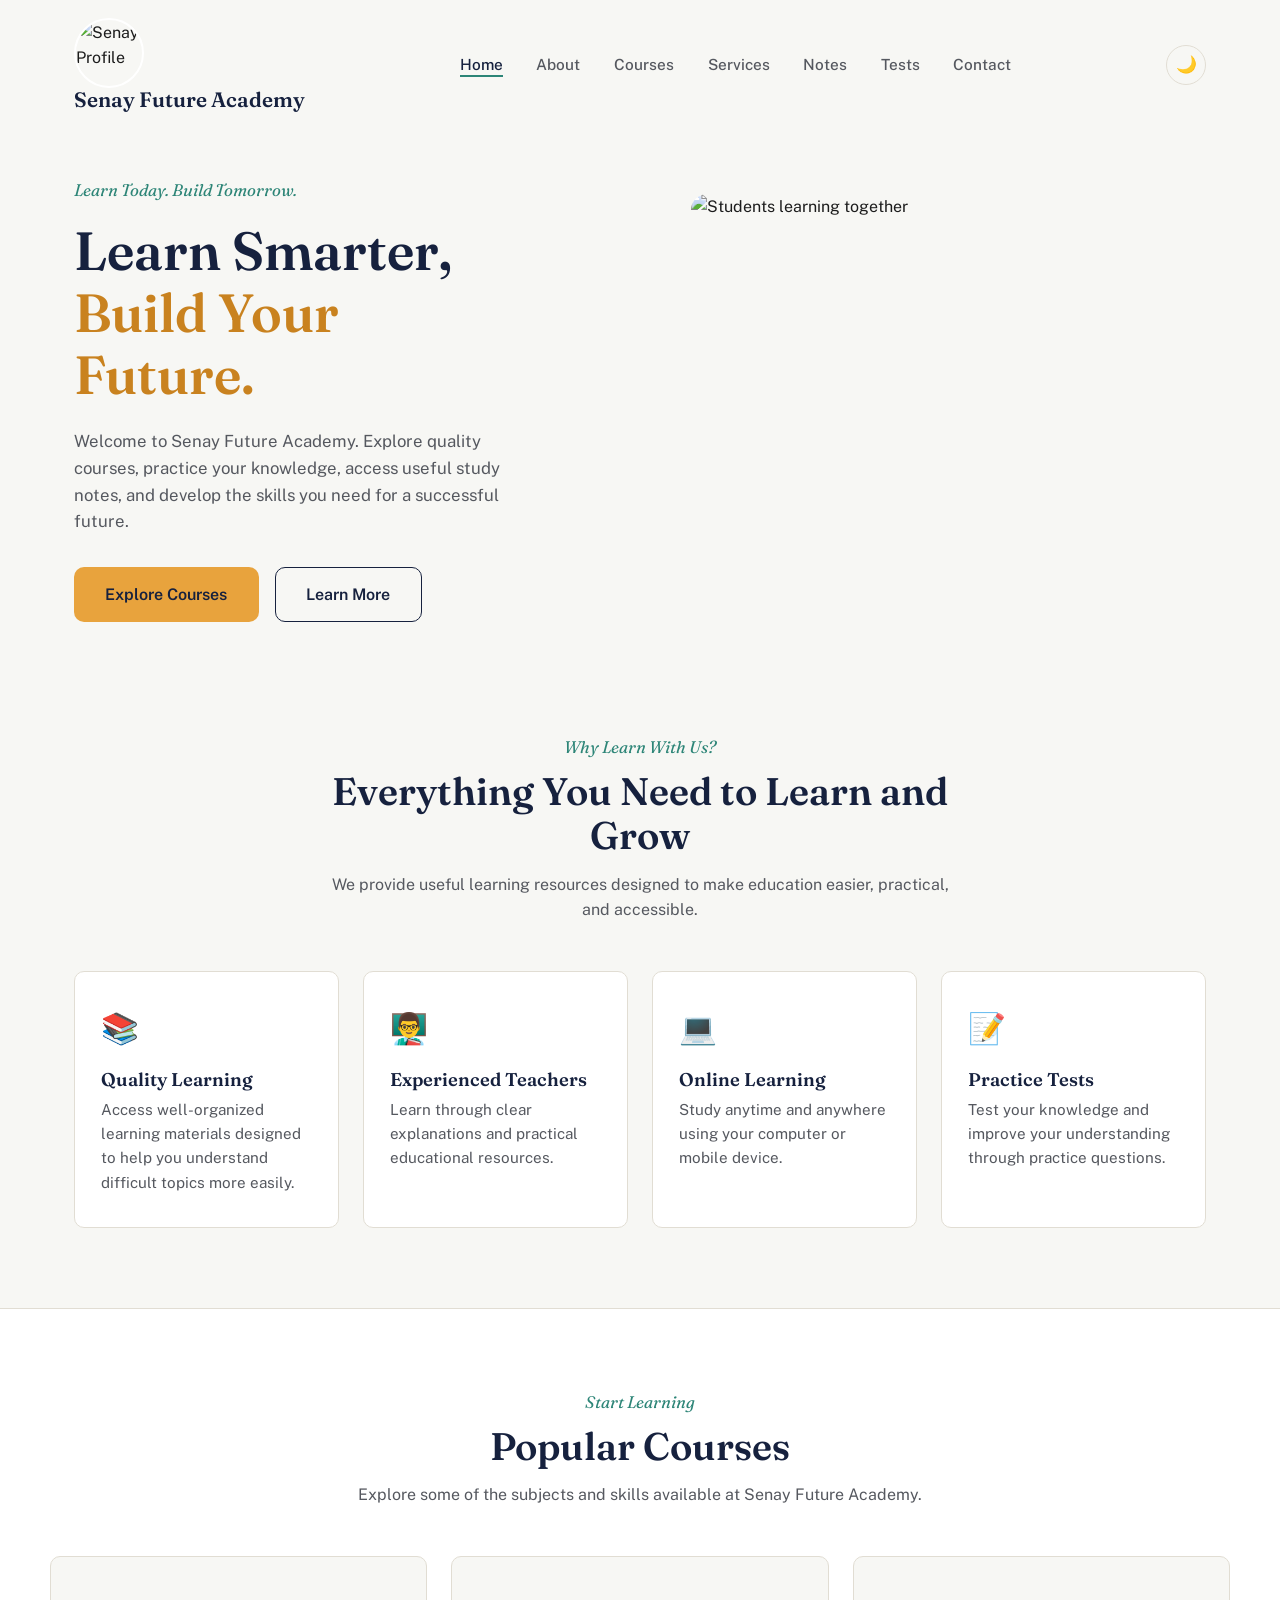
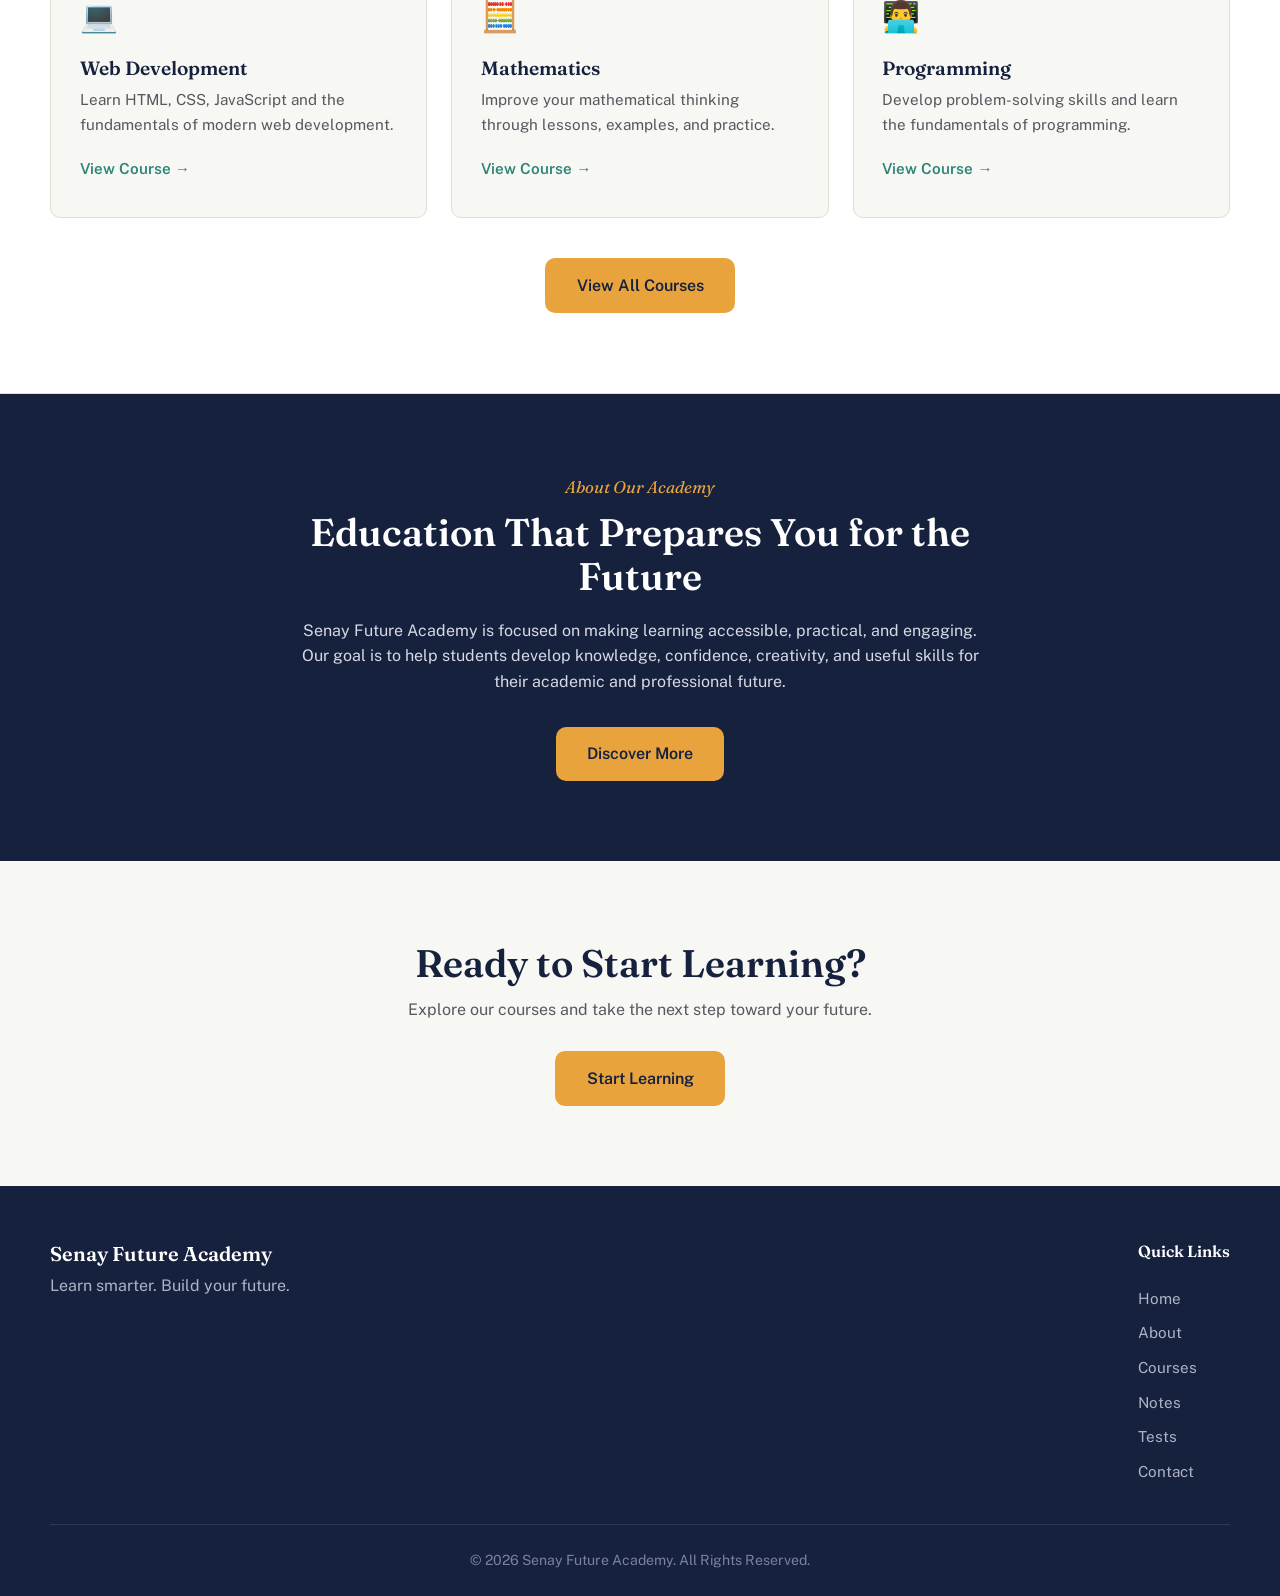
==== index.html @ 38021caa "Add files via upload" ====
<!DOCTYPE html>
<html lang="en">

<head>
    <meta charset="UTF-8">
    <meta name="viewport" content="width=device-width, initial-scale=1.0">

    <title>Senay Future Academy | Learn. Grow. Succeed.</title>

    <meta name="description"
        content="Senay Future Academy provides quality education, online courses, study notes, and practice tests to help students build a successful future.">

    <link rel="stylesheet" href="style.css">
</head>

<body>

    <!-- ================= HEADER ================= -->
   

<header class="header">

    <!-- Logo -->
    <div class="logo">
    
        <img src="images/profile.png" alt="Senay Profile">
        <h2>Senay Future Academy</h2>
    
</div>


    <!-- Hamburger Button -->
    <button
        type="button"
        class="menu-toggle"
        id="menuToggle"
        aria-label="Open navigation menu"
        aria-expanded="false">
        ☰
    </button>


    <!-- Navigation -->
    <nav
        class="navbar"
        id="navbar"
        aria-label="Main Navigation">

        <ul>

            <li>
                <a href="index.html" class="active">
                    Home
                </a>
            </li>

            <li>
                <a href="about.html">
                    About
                </a>
            </li>

            <li>
                <a href="courses.html">
                    Courses
                </a>
            </li>

            <li>
                <a href="services.html">
                    Services
                </a>
            </li>

            <li>
                <a href="Notes.html">
                    Notes
                </a>
            </li>

            <li>
                <a href="Testes.html">
                    Tests
                </a>
            </li>

            <li>
                <a href="contact.html">
                    Contact
                </a>
            </li>

        </ul>
    </nav>


    <!-- Dark Mode -->
    <button
        type="button"
        id="themeToggle"
        aria-label="Toggle dark mode"
        title="Toggle dark mode">
        🌙 
    </button>

</header>



    <!-- ================= HERO SECTION ================= -->
    <main>

        <section class="hero">

            <div class="hero-text">

                <span class="hero-tag">
                    Learn Today. Build Tomorrow.
                </span>

                <h1>
                    Learn Smarter,
                    <span>Build Your Future.</span>
                </h1>

                <p>
                    Welcome to Senay Future Academy. Explore quality
                    courses, practice your knowledge, access useful
                    study notes, and develop the skills you need
                    for a successful future.
                </p>

                <div class="hero-buttons">

                    <a href="courses.html" class="btn">
                        Explore Courses
                    </a>

                    <a href="about.html" class="btn secondary-btn">
                        Learn More
                    </a>

                </div>

            </div>


            <div class="hero-image">

                <img src="images/home.jpg"
                     alt="Students learning together">

            </div>

        </section>


        <!-- ================= FEATURES ================= -->
        <section class="features">

            <div class="section-heading">

                <span>Why Learn With Us?</span>

                <h2>
                    Everything You Need to Learn and Grow
                </h2>

                <p>
                    We provide useful learning resources designed
                    to make education easier, practical, and accessible.
                </p>

            </div>


            <div class="feature-container">

                <div class="feature-box">

                    <div class="feature-icon">
                        📚
                    </div>

                    <h3>Quality Learning</h3>

                    <p>
                        Access well-organized learning materials
                        designed to help you understand difficult
                        topics more easily.
                    </p>

                </div>


                <div class="feature-box">

                    <div class="feature-icon">
                        👨‍🏫
                    </div>

                    <h3>Experienced Teachers</h3>

                    <p>
                        Learn through clear explanations and
                        practical educational resources.
                    </p>

                </div>


                <div class="feature-box">

                    <div class="feature-icon">
                        💻
                    </div>

                    <h3>Online Learning</h3>

                    <p>
                        Study anytime and anywhere using your
                        computer or mobile device.
                    </p>

                </div>


                <div class="feature-box">

                    <div class="feature-icon">
                        📝
                    </div>

                    <h3>Practice Tests</h3>

                    <p>
                        Test your knowledge and improve your
                        understanding through practice questions.
                    </p>

                </div>

            </div>

        </section>


        <!-- ================= FEATURED COURSES ================= -->
        <section class="featured-courses">

            <div class="section-heading">

                <span>Start Learning</span>

                <h2>Popular Courses</h2>

                <p>
                    Explore some of the subjects and skills
                    available at Senay Future Academy.
                </p>

            </div>


            <div class="course-container">

                <article class="course-card">

                    <div class="course-icon">
                        💻
                    </div>

                    <h3>Web Development</h3>

                    <p>
                        Learn HTML, CSS, JavaScript and the
                        fundamentals of modern web development.
                    </p>

                    <a href="courses.html">
                        View Course →
                    </a>

                </article>


                <article class="course-card">

                    <div class="course-icon">
                        🧮
                    </div>

                    <h3>Mathematics</h3>

                    <p>
                        Improve your mathematical thinking
                        through lessons, examples, and practice.
                    </p>

                    <a href="courses.html">
                        View Course →
                    </a>

                </article>


                <article class="course-card">

                    <div class="course-icon">
                        👨‍💻
                    </div>

                    <h3>Programming</h3>

                    <p>
                        Develop problem-solving skills and learn
                        the fundamentals of programming.
                    </p>

                    <a href="courses.html">
                        View Course →
                    </a>

                </article>

            </div>


            <div class="center-button">

                <a href="courses.html" class="btn">
                    View All Courses
                </a>

            </div>

        </section>


        <!-- ================= ABOUT PREVIEW ================= -->
        <section class="about-preview">

            <div class="about-content">

                <span>About Our Academy</span>

                <h2>
                    Education That Prepares You for the Future
                </h2>

                <p>
                    Senay Future Academy is focused on making
                    learning accessible, practical, and engaging.
                    Our goal is to help students develop knowledge,
                    confidence, creativity, and useful skills for
                    their academic and professional future.
                </p>

                <a href="about.html" class="btn">
                    Discover More
                </a>

            </div>

        </section>


        <!-- ================= CALL TO ACTION ================= -->
        <section class="cta">

            <h2>
                Ready to Start Learning?
            </h2>

            <p>
                Explore our courses and take the next step
                toward your future.
            </p>

            <a href="courses.html" class="btn">
                Start Learning
            </a>

        </section>

    </main>


    <!-- ================= FOOTER ================= -->
    <footer class="footer">

        <div class="footer-content">

            <div class="footer-brand">

                <h2>Senay Future Academy</h2>

                <p>
                    Learn smarter. Build your future.
                </p>

            </div>


            <div class="footer-links">

                <h3>Quick Links</h3>

                <a href="index.html">Home</a>
                <a href="about.html">About</a>
                <a href="courses.html">Courses</a>
                <a href="Notes.html">Notes</a>
                <a href="testes.html">Tests</a>
                <a href="contact.html">Contact</a>

            </div>

        </div>


        <div class="footer-bottom">

            <p>
                &copy; 2026 Senay Future Academy.
                All Rights Reserved.
            </p>

        </div>

    </footer>


    <!-- JavaScript -->
    <script src="script.js"></script>

</body>

</html>
---- style.css ----
/* =====================================================
   SENAY FUTURE ACADEMY — STYLESHEET
   Palette:  navy #16213E · amber #E8A33D · teal #2D8577
   Type:     "Fraunces" (headings) + "Public Sans" (body/UI)
   ===================================================== */

@import url('https://fonts.googleapis.com/css2?family=Fraunces:opsz,wght@9..144,400;9..144,500;9..144,600;9..144,700&family=Public+Sans:wght@400;500;600;700&display=swap');

:root {
    /* Colors */
    --navy: #16213e;
    --navy-soft: #2a3a63;
    --amber: #e8a33d;
    --amber-dark: #c9821f;
    --teal: #2d8577;
    --paper: #f7f7f4;
    --white: #ffffff;
    --ink: #1c1c1c;
    --ink-soft: #55585f;
    --line: #e1ddd3;

    /* Type */
    --font-display: "Fraunces", Georgia, serif;
    --font-body: "Public Sans", -apple-system, BlinkMacSystemFont, sans-serif;

    /* Layout */
    --max-width: 1180px;
    --radius: 10px;
    --gap: 1.5rem;

    /* Motion */
    --ease: cubic-bezier(0.4, 0, 0.2, 1);
}

/* -------------------- Dark mode palette -------------------- */
body.dark-mode {
    --paper: #12141c;
    --white: #1a1d29;
    --ink: #f1f0ec;
    --ink-soft: #b7b8bf;
    --line: #2c2f3d;
    --navy: #e8e9f0;
    --navy-soft: #c7c9d8;
}

/* -------------------- Reset -------------------- */
* {
    margin: 0;
    padding: 0;
    box-sizing: border-box;
}

html {
    scroll-behavior: smooth;
}

body {
    font-family: var(--font-body);
    color: var(--ink);
    background: var(--paper);
    line-height: 1.6;
    transition: background 0.3s var(--ease), color 0.3s var(--ease);
    overflow-x: hidden;
}

img {
    max-width: 100%;
    display: block;
}

a {
    text-decoration: none;
    color: inherit;
}

ul {
    list-style: none;
}

h1, h2, h3 {
    font-family: var(--font-display);
    color: var(--navy);
    line-height: 1.15;
    font-weight: 600;
}

p {
    color: var(--ink-soft);
}

.container-width {
    max-width: var(--max-width);
    margin: 0 auto;
    padding: 0 1.5rem;
}

/* Respect reduced motion */
@media (prefers-reduced-motion: reduce) {
    *, *::before, *::after {
        animation-duration: 0.01ms !important;
        animation-iteration-count: 1 !important;
        transition-duration: 0.01ms !important;
        scroll-behavior: auto !important;
    }
}

/* Visible keyboard focus everywhere */
a:focus-visible,
button:focus-visible {
    outline: 2px solid var(--teal);
    outline-offset: 3px;
    border-radius: 4px;
}

/* -------------------- Buttons -------------------- */
.btn {
    display: inline-block;
    padding: 0.85rem 1.9rem;
    background: blue;
    color: var(--navy);
    font-weight: 600;
    border-radius: var(--radius);
    border: 1px solid transparent;
    transition: transform 0.2s var(--ease), background 0.2s var(--ease);
}

.btn:hover {
    background: var(--amber-dark);
    transform: translateY(-2px);
}

.secondary-btn {
    background: transparent;
    color: var(--navy);
    border: 1px solid var(--navy);
}

body.dark-mode .secondary-btn {
    color: var(--ink);
    border-color: var(--ink-soft);
}

.secondary-btn:hover {
    background: var(--navy);
    color: var(--white);
}

.center-button {
    text-align: center;
    margin-top: 2.5rem;
}

/* =====================================================
   HEADER
   ===================================================== */
.header {
    display: flex;
    align-items: center;
    justify-content: space-between;
    max-width: var(--max-width);
    margin: 0 auto;
    padding: 1.1rem 1.5rem;
    position: relative;
    z-index: 100;
}

.logo a h2 {
    font-size: 1.35rem;
    letter-spacing: -0.01em;
}

.navbar ul {
    display: flex;
    gap: 2.1rem;
}

.navbar a {
    font-weight: 500;
    font-size: 0.96rem;
    color: var(--ink-soft);
    position: relative;
    padding-bottom: 4px;
}

.navbar a::after {
    content: "";
    position: absolute;
    left: 0;
    bottom: 0;
    width: 0;
    height: 2px;
    background: var(--teal);
    transition: width 0.25s var(--ease);
}

.navbar a:hover,
.navbar a.active {
    color: var(--navy);
}

body.dark-mode .navbar a.active,
body.dark-mode .navbar a:hover {
    color: var(--ink);
}

.navbar a:hover::after,
.navbar a.active::after {
    width: 100%;
}

.menu-toggle {
    display: none;
    background: none;
    border: none;
    font-size: 1.6rem;
    color: var(--navy);
    cursor: pointer;
}

#themeToggle {
    background: none;
    border: 1px solid var(--line);
    border-radius: 50%;
    width: 40px;
    height: 40px;
    font-size: 1.05rem;
    cursor: pointer;
    transition: transform 0.3s var(--ease), background 0.2s var(--ease);
}

#themeToggle:hover {
    transform: rotate(20deg);
    background: var(--white);
}

/* -------------------- Mobile nav -------------------- */
@media (max-width: 860px) {
    .menu-toggle {
        display: block;
        order: 3;
    }

    .navbar {
        position: absolute;
        top: 100%;
        left: 0;
        right: 0;
        background: var(--white);
        border-bottom: 1px solid var(--line);
        max-height: 0;
        overflow: hidden;
        transition: max-height 0.35s var(--ease);
    }

    .navbar.open {
        max-height: 420px;
    }

    .navbar ul {
        flex-direction: column;
        gap: 0;
        padding: 0.5rem 1.5rem 1.5rem;
    }

    .navbar li {
        border-top: 1px solid var(--line);
    }

    .navbar a {
        display: block;
        padding: 0.9rem 0;
    }

    .navbar a::after {
        display: none;
    }
}

/* =====================================================
   HERO
   ===================================================== */
.hero {
    max-width: var(--max-width);
    margin: 0 auto;
    padding: 3rem 1.5rem 5rem;
    display: grid;
    grid-template-columns: 1.05fr 0.95fr;
    gap: 3rem;
    align-items: center;
}

.hero-tag {
    display: inline-block;
    font-family: var(--font-display);
    font-style: italic;
    color: var(--teal);
    font-size: 1.05rem;
    margin-bottom: 1rem;
}

.hero-text h1 {
    font-size: clamp(2.4rem, 4.2vw, 3.4rem);
    max-width: 12ch;
}

.hero-text h1 span {
    color: var(--amber-dark);
}

body.dark-mode .hero-text h1 span {
    color: var(--amber);
}

.hero-text p {
    margin: 1.4rem 0 2rem;
    max-width: 46ch;
    font-size: 1.05rem;
}

.hero-buttons {
    display: flex;
    gap: 1rem;
    flex-wrap: wrap;
}

.hero-image img {
    border-radius: 16px;
    aspect-ratio: 4 / 3.2;
    object-fit: cover;
}

@media (max-width: 860px) {
    .hero {
        grid-template-columns: 1fr;
        padding-top: 1.5rem;
        text-align: left;
    }

    .hero-image {
        order: -1;
    }
}

/* =====================================================
   SECTION HEADING (shared)
   ===================================================== */
.section-heading {
    max-width: 620px;
    margin: 0 auto 3rem;
    text-align: center;
}

.section-heading span {
    font-family: var(--font-display);
    font-style: italic;
    color: var(--teal);
    font-size: 1.05rem;
}

.section-heading h2 {
    font-size: clamp(1.9rem, 3vw, 2.4rem);
    margin: 0.5rem 0 0.9rem;
}

/* =====================================================
   FEATURES
   ===================================================== */
.features {
    max-width: var(--max-width);
    margin: 0 auto;
    padding: 2rem 1.5rem 5rem;
}

.feature-container {
    display: grid;
    grid-template-columns: repeat(4, 1fr);
    gap: var(--gap);
}

.feature-box {
    background: var(--white);
    border: 1px solid var(--line);
    border-radius: var(--radius);
    padding: 2rem 1.6rem;
    transition: border-color 0.25s var(--ease), transform 0.25s var(--ease);
}

.feature-box:hover {
    border-color: var(--teal);
    transform: translateY(-4px);
}

.feature-icon {
    font-size: 1.9rem;
    margin-bottom: 1rem;
}

.feature-box h3 {
    font-size: 1.15rem;
    margin-bottom: 0.5rem;
}

.feature-box p {
    font-size: 0.95rem;
}

@media (max-width: 860px) {
    .feature-container {
        grid-template-columns: 1fr 1fr;
    }
}

@media (max-width: 560px) {
    .feature-container {
        grid-template-columns: 1fr;
    }
}

/* =====================================================
   FEATURED COURSES
   ===================================================== */
.featured-courses {
    background: var(--white);
    padding: 5rem 1.5rem;
    border-top: 1px solid var(--line);
    border-bottom: 1px solid var(--line);
}

.course-container {
    max-width: var(--max-width);
    margin: 0 auto;
    display: grid;
    grid-template-columns: repeat(3, 1fr);
    gap: var(--gap);
}

.course-card {
    background: var(--paper);
    border: 1px solid var(--line);
    border-radius: var(--radius);
    padding: 2.2rem 1.8rem;
}

.course-icon {
    font-size: 1.9rem;
    margin-bottom: 1rem;
}

.course-card h3 {
    font-size: 1.2rem;
    margin-bottom: 0.6rem;
}

.course-card p {
    font-size: 0.95rem;
    margin-bottom: 1.2rem;
}

.course-card > a {
    color: var(--teal);
    font-weight: 600;
    font-size: 0.95rem;
}

.course-card > a:hover {
    text-decoration: underline;
}

@media (max-width: 860px) {
    .course-container {
        grid-template-columns: 1fr;
    }
}

/* =====================================================
   ABOUT PREVIEW
   ===================================================== */



   

/* =====================================================
   CTA
   ===================================================== */
.cta {
    max-width: var(--max-width);
    margin: 0 auto;
    padding: 5rem 1.5rem;
    text-align: center;
}

.cta h2 {
    font-size: clamp(1.9rem, 3vw, 2.4rem);
    margin-bottom: 0.7rem;
}

.cta p {
    margin-bottom: 1.8rem;
}

/* =====================================================
   FOOTER
   ===================================================== */
.footer {
    background: var(--navy);
    padding: 3.5rem 1.5rem 1.5rem;
}

.footer-content {
    max-width: var(--max-width);
    margin: 0 auto;
    display: flex;
    justify-content: space-between;
    flex-wrap: wrap;
    gap: 2.5rem;
    padding-bottom: 2.5rem;
    border-bottom: 1px solid #2c3760;
}

.footer-brand h2 {
    color: var(--white);
    font-size: 1.25rem;
    margin-bottom: 0.5rem;
}

.footer-brand p {
    color: #aeb3c6;
}

.footer-links h3 {
    color: var(--white);
    font-size: 1rem;
    margin-bottom: 1rem;
}

.footer-links {
    display: flex;
    flex-direction: column;
    gap: 0.65rem;
}

.footer-links a {
    color: #aeb3c6;
    font-size: 0.95rem;
}

.footer-links a:hover {
    color: var(--amber);
}

.footer-bottom {
    max-width: var(--max-width);
    margin: 0 auto;
    padding-top: 1.5rem;
    text-align: center;
}

.footer-bottom p {
    color: #7c82a0;
    font-size: 0.88rem;
}

/* =====================================================
   ENTRANCE ANIMATION (one orchestrated hero moment)
   ===================================================== */
.hero-text > * {
    opacity: 0;
    transform: translateY(14px);
    animation: rise 0.7s var(--ease) forwards;
}

.hero-tag { animation-delay: 0.05s; }
.hero-text h1 { animation-delay: 0.15s; }
.hero-text p { animation-delay: 0.25s; }
.hero-buttons { animation-delay: 0.35s; }

.hero-image {
    opacity: 0;
    animation: rise 0.8s var(--ease) 0.2s forwards;
}

@keyframes rise {
    to {
        opacity: 1;
        transform: translateY(0);
    }
}

/* Scroll-reveal for sections below the fold (class added by script.js) */
.reveal {
    opacity: 0;
    transform: translateY(18px);
    transition: opacity 0.6s var(--ease), transform 0.6s var(--ease);
}

.reveal.is-visible {
    opacity: 1;
    transform: translateY(0);
}
/* =====================================================
   SENAY FUTURE ACADEMY — STYLESHEET
   Palette:  navy #16213E · amber #E8A33D · teal #2D8577
   Type:     "Fraunces" (headings) + "Public Sans" (body/UI)
   ===================================================== */

@import url('https://fonts.googleapis.com/css2?family=Fraunces:opsz,wght@9..144,400;9..144,500;9..144,600;9..144,700&family=Public+Sans:wght@400;500;600;700&display=swap');

:root {
    /* Colors */
    --navy: #16213e;
    --navy-soft: #2a3a63;
    --amber: #e8a33d;
    --amber-dark: #c9821f;
    --teal: #2d8577;
    --paper: #f7f7f4;
    --white: #ffffff;
    --ink: #1c1c1c;
    --ink-soft: #55585f;
    --line: #e1ddd3;

    /* Type */
    --font-display: "Fraunces", Georgia, serif;
    --font-body: "Public Sans", -apple-system, BlinkMacSystemFont, sans-serif;

    /* Layout */
    --max-width: 1180px;
    --radius: 10px;
    --gap: 1.5rem;

    /* Motion */
    --ease: cubic-bezier(0.4, 0, 0.2, 1);
}

/* -------------------- Dark mode palette -------------------- */
body.dark-mode {
    --paper: #12141c;
    --white: #1a1d29;
    --ink: #f1f0ec;
    --ink-soft: #b7b8bf;
    --line: #2c2f3d;
    --navy: #e8e9f0;
    --navy-soft: #c7c9d8;
}

/* -------------------- Reset -------------------- */
* {
    margin: 0;
    padding: 0;
    box-sizing: border-box;
}

html {
    scroll-behavior: smooth;
}

body {
    font-family: var(--font-body);
    color: var(--ink);
    background: var(--paper);
    line-height: 1.6;
    transition: background 0.3s var(--ease), color 0.3s var(--ease);
    overflow-x: hidden;
}

img {
    max-width: 100%;
    display: block;
}

a {
    text-decoration: none;
    color: inherit;
}

ul {
    list-style: none;
}

h1, h2, h3 {
    font-family: var(--font-display);
    color: var(--navy);
    line-height: 1.15;
    font-weight: 600;
}

p {
    color: var(--ink-soft);
}

.container-width {
    max-width: var(--max-width);
    margin: 0 auto;
    padding: 0 1.5rem;
}

/* Respect reduced motion */
@media (prefers-reduced-motion: reduce) {
    *, *::before, *::after {
        animation-duration: 0.01ms !important;
        animation-iteration-count: 1 !important;
        transition-duration: 0.01ms !important;
        scroll-behavior: auto !important;
    }
}

/* Visible keyboard focus everywhere */
a:focus-visible,
button:focus-visible {
    outline: 2px solid var(--teal);
    outline-offset: 3px;
    border-radius: 4px;
}

/* -------------------- Buttons -------------------- */
.btn {
    display: inline-block;
    padding: 0.85rem 1.9rem;
    background: var(--amber);
    color: var(--navy);
    font-weight: 600;
    border-radius: var(--radius);
    border: 1px solid transparent;
    transition: transform 0.2s var(--ease), background 0.2s var(--ease);
}

.btn:hover {
    background: var(--amber-dark);
    transform: translateY(-2px);
}

.secondary-btn {
    background: transparent;
    color: var(--navy);
    border: 1px solid var(--navy);
}

body.dark-mode .secondary-btn {
    color: var(--ink);
    border-color: var(--ink-soft);
}

.secondary-btn:hover {
    background: var(--navy);
    color: var(--white);
}

.center-button {
    text-align: center;
    margin-top: 2.5rem;
}

/* =====================================================
   HEADER
   ===================================================== */
.header {
    display: flex;
    align-items: center;
    justify-content: space-between;
    max-width: var(--max-width);
    margin: 0 auto;
    padding: 1.1rem 1.5rem;
    position: relative;
    z-index: 100;
}

.logo a h2 {
    font-size: 1.35rem;
    letter-spacing: -0.01em;
}

.navbar ul {
    display: flex;
    gap: 2.1rem;
}

.navbar a {
    font-weight: 500;
    font-size: 0.96rem;
    color: var(--ink-soft);
    position: relative;
    padding-bottom: 4px;
}

.navbar a::after {
    content: "";
    position: absolute;
    left: 0;
    bottom: 0;
    width: 0;
    height: 2px;
    background: var(--teal);
    transition: width 0.25s var(--ease);
}

.navbar a:hover,
.navbar a.active {
    color: var(--navy);
}

body.dark-mode .navbar a.active,
body.dark-mode .navbar a:hover {
    color: var(--ink);
}

.navbar a:hover::after,
.navbar a.active::after {
    width: 100%;
}

.menu-toggle {
    display: none;
    background: none;
    border: none;
    font-size: 1.6rem;
    color: var(--navy);
    cursor: pointer;
}

#themeToggle {
    background: none;
    border: 1px solid var(--line);
    border-radius: 50%;
    width: 40px;
    height: 40px;
    font-size: 1.05rem;
    cursor: pointer;
    transition: transform 0.3s var(--ease), background 0.2s var(--ease);
}

#themeToggle:hover {
    transform: rotate(20deg);
    background: var(--white);
}

/* -------------------- Mobile nav -------------------- */
@media (max-width: 860px) {
    .menu-toggle {
        display: block;
        order: 3;
    }

    .navbar {
        position: absolute;
        top: 100%;
        left: 0;
        right: 0;
        background: var(--white);
        border-bottom: 1px solid var(--line);
        max-height: 0;
        overflow: hidden;
        transition: max-height 0.35s var(--ease);
    }

    .navbar.open {
        max-height: 420px;
    }

    .navbar ul {
        flex-direction: column;
        gap: 0;
        padding: 0.5rem 1.5rem 1.5rem;
    }

    .navbar li {
        border-top: 1px solid var(--line);
    }

    .navbar a {
        display: block;
        padding: 0.9rem 0;
    }

    .navbar a::after {
        display: none;
    }
}

/* =====================================================
   HERO
   ===================================================== */
.hero {
    max-width: var(--max-width);
    margin: 0 auto;
    padding: 3rem 1.5rem 5rem;
    display: grid;
    grid-template-columns: 1.05fr 0.95fr;
    gap: 3rem;
    align-items: center;
}

.hero-tag {
    display: inline-block;
    font-family: var(--font-display);
    font-style: italic;
    color: var(--teal);
    font-size: 1.05rem;
    margin-bottom: 1rem;
}

.hero-text h1 {
    font-size: clamp(2.4rem, 4.2vw, 3.4rem);
    max-width: 12ch;
}

.hero-text h1 span {
    color: var(--amber-dark);
}

body.dark-mode .hero-text h1 span {
    color: var(--amber);
}

.hero-text p {
    margin: 1.4rem 0 2rem;
    max-width: 46ch;
    font-size: 1.05rem;
}

.hero-buttons {
    display: flex;
    gap: 1rem;
    flex-wrap: wrap;
}

.hero-image img {
    border-radius: 16px;
    aspect-ratio: 4 / 3.2;
    object-fit: cover;
}

@media (max-width: 860px) {
    .hero {
        grid-template-columns: 1fr;
        padding-top: 1.5rem;
        text-align: left;
    }

    .hero-image {
        order: -1;
    }
}

/* =====================================================
   SECTION HEADING (shared)
   ===================================================== */
.section-heading {
    max-width: 620px;
    margin: 0 auto 3rem;
    text-align: center;
}

.section-heading span {
    font-family: var(--font-display);
    font-style: italic;
    color: var(--teal);
    font-size: 1.05rem;
}

.section-heading h2 {
    font-size: clamp(1.9rem, 3vw, 2.4rem);
    margin: 0.5rem 0 0.9rem;
}

/* =====================================================
   FEATURES
   ===================================================== */
.features {
    max-width: var(--max-width);
    margin: 0 auto;
    padding: 2rem 1.5rem 5rem;
}

.feature-container {
    display: grid;
    grid-template-columns: repeat(4, 1fr);
    gap: var(--gap);
}

.feature-box {
    background: var(--white);
    border: 1px solid var(--line);
    border-radius: var(--radius);
    padding: 2rem 1.6rem;
    transition: border-color 0.25s var(--ease), transform 0.25s var(--ease);
}

.feature-box:hover {
    border-color: var(--teal);
    transform: translateY(-4px);
}

.feature-icon {
    font-size: 1.9rem;
    margin-bottom: 1rem;
}

.feature-box h3 {
    font-size: 1.15rem;
    margin-bottom: 0.5rem;
}

.feature-box p {
    font-size: 0.95rem;
}

@media (max-width: 860px) {
    .feature-container {
        grid-template-columns: 1fr 1fr;
    }
}

@media (max-width: 560px) {
    .feature-container {
        grid-template-columns: 1fr;
    }
}

/* =====================================================
   FEATURED COURSES
   ===================================================== */
.featured-courses {
    background: var(--white);
    padding: 5rem 1.5rem;
    border-top: 1px solid var(--line);
    border-bottom: 1px solid var(--line);
}

.course-container {
    max-width: var(--max-width);
    margin: 0 auto;
    display: grid;
    grid-template-columns: repeat(3, 1fr);
    gap: var(--gap);
}

.course-card {
    background: var(--paper);
    border: 1px solid var(--line);
    border-radius: var(--radius);
    padding: 2.2rem 1.8rem;
}

.course-icon {
    font-size: 1.9rem;
    margin-bottom: 1rem;
}

.course-card h3 {
    font-size: 1.2rem;
    margin-bottom: 0.6rem;
}

.course-card p {
    font-size: 0.95rem;
    margin-bottom: 1.2rem;
}

.course-card > a {
    color: var(--teal);
    font-weight: 600;
    font-size: 0.95rem;
}

.course-card > a:hover {
    text-decoration: underline;
}

@media (max-width: 860px) {
    .course-container {
        grid-template-columns: 1fr;
    }
}

/* =====================================================
   ABOUT PREVIEW
   ===================================================== */
.about-preview {
    background: var(--navy);
    padding: 5rem 1.5rem;
}

.about-content {
    max-width: 680px;
    margin: 0 auto;
    text-align: center;
}

.about-content span {
    font-family: var(--font-display);
    font-style: italic;
    color: var(--amber);
    font-size: 1.05rem;
}

.about-content h2 {
    color: var(--white);
    font-size: clamp(1.9rem, 3vw, 2.4rem);
    margin: 0.6rem 0 1.2rem;
}

.about-content p {
    color: #d7dae5;
    margin-bottom: 2rem;
}

/* =====================================================
   CTA
   ===================================================== */
.cta {
    max-width: var(--max-width);
    margin: 0 auto;
    padding: 5rem 1.5rem;
    text-align: center;
}

.cta h2 {
    font-size: clamp(1.9rem, 3vw, 2.4rem);
    margin-bottom: 0.7rem;
}

.cta p {
    margin-bottom: 1.8rem;
}

/* =====================================================
   FOOTER
   ===================================================== */
.footer {
    background: var(--navy);
    padding: 3.5rem 1.5rem 1.5rem;
}

.footer-content {
    max-width: var(--max-width);
    margin: 0 auto;
    display: flex;
    justify-content: space-between;
    flex-wrap: wrap;
    gap: 2.5rem;
    padding-bottom: 2.5rem;
    border-bottom: 1px solid #2c3760;
}

.footer-brand h2 {
    color: var(--white);
    font-size: 1.25rem;
    margin-bottom: 0.5rem;
}

.footer-brand p {
    color: #aeb3c6;
}

.footer-links h3 {
    color: var(--white);
    font-size: 1rem;
    margin-bottom: 1rem;
}

.footer-links {
    display: flex;
    flex-direction: column;
    gap: 0.65rem;
}

.footer-links a {
    color: #aeb3c6;
    font-size: 0.95rem;
}

.footer-links a:hover {
    color: var(--amber);
}

.footer-bottom {
    max-width: var(--max-width);
    margin: 0 auto;
    padding-top: 1.5rem;
    text-align: center;
}

.footer-bottom p {
    color: #7c82a0;
    font-size: 0.88rem;
}

/* =====================================================
   ABOUT — HERO
   ===================================================== */
.about-hero {
    max-width: var(--max-width);
    margin: 0 auto;
    padding: 4rem 1.5rem 2rem;
    text-align: center;
}

.about-hero-content {
    max-width: 640px;
    margin: 0 auto;
}

.about-hero-content h1 {
    font-size: clamp(2.2rem, 4vw, 3rem);
    margin: 0.9rem 0 1.1rem;
}

.about-hero-content h1 span {
    display: block;
    color: var(--amber-dark);
}

body.dark-mode .about-hero-content h1 span {
    color: var(--amber);
}

/* =====================================================
   ABOUT — WHO WE ARE
   ===================================================== */
.about-main {
    max-width: var(--max-width);
    margin: 0 auto;
    padding: 3rem 1.5rem 5rem;
    display: grid;
    grid-template-columns: 0.9fr 1.1fr;
    gap: 3.5rem;
    align-items: center;
}

.about-image-wrapper img {
    border-radius: 16px;
    aspect-ratio: 4 / 4.4;
    object-fit: cover;
}

.about-label {
    font-family: var(--font-display);
    font-style: italic;
    color: var(--teal);
    font-size: 1.05rem;
}

.about-text h2 {
    font-size: clamp(1.9rem, 3vw, 2.3rem);
    margin: 0.6rem 0 1.2rem;
}

.about-text h2 span {
    color: var(--amber-dark);
}

body.dark-mode .about-text h2 span {
    color: var(--amber);
}

.about-text > p {
    margin-bottom: 1rem;
    max-width: 56ch;
}

.about-highlights {
    display: grid;
    grid-template-columns: 1fr 1fr;
    gap: 1.5rem;
    margin-top: 2rem;
}

.about-highlight {
    display: flex;
    gap: 1rem;
    align-items: flex-start;
}

.highlight-icon {
    font-size: 1.5rem;
    line-height: 1;
    flex-shrink: 0;
}

.about-highlight h3 {
    font-size: 1.05rem;
    margin-bottom: 0.3rem;
}

.about-highlight p {
    font-size: 0.92rem;
}

@media (max-width: 860px) {
    .about-main {
        grid-template-columns: 1fr;
    }

    .about-highlights {
        grid-template-columns: 1fr;
    }
}

/* =====================================================
   ABOUT — MISSION / VISION / VALUES
   ===================================================== */
.mission-section {
    background: var(--white);
    padding: 5rem 1.5rem;
    border-top: 1px solid var(--line);
    border-bottom: 1px solid var(--line);
}

.mission-container {
    max-width: var(--max-width);
    margin: 0 auto;
    display: grid;
    grid-template-columns: repeat(3, 1fr);
    gap: var(--gap);
}

.mission-card {
    background: var(--paper);
    border: 1px solid var(--line);
    border-radius: var(--radius);
    padding: 2.3rem 1.8rem;
    transition: border-color 0.25s var(--ease), transform 0.25s var(--ease);
}

.mission-card:hover {
    border-color: var(--teal);
    transform: translateY(-4px);
}

.mission-icon {
    font-size: 1.9rem;
    margin-bottom: 1rem;
}

.mission-card h3 {
    font-size: 1.15rem;
    margin-bottom: 0.6rem;
}

.mission-card p {
    font-size: 0.95rem;
}

@media (max-width: 860px) {
    .mission-container {
        grid-template-columns: 1fr;
    }
}

/* =====================================================
   ABOUT — WHY CHOOSE US
   ===================================================== */
.about-benefits {
    max-width: var(--max-width);
    margin: 0 auto;
    padding: 5rem 1.5rem;
}

.benefits-grid {
    display: grid;
    grid-template-columns: repeat(4, 1fr);
    gap: var(--gap);
}

.benefit-item {
    border-top: 2px solid var(--line);
    padding-top: 1.3rem;
}

.benefit-item span {
    font-family: var(--font-display);
    font-size: 1.6rem;
    color: var(--teal);
    display: block;
    margin-bottom: 0.8rem;
}

.benefit-item h3 {
    font-size: 1.05rem;
    margin-bottom: 0.5rem;
}

.benefit-item p {
    font-size: 0.92rem;
}

@media (max-width: 860px) {
    .benefits-grid {
        grid-template-columns: 1fr 1fr;
        row-gap: 2.5rem;
    }
}

@media (max-width: 560px) {
    .benefits-grid {
        grid-template-columns: 1fr;
    }
}

/* =====================================================
   ENTRANCE ANIMATION (one orchestrated hero moment)
   ===================================================== */
.hero-text > * {
    opacity: 0;
    transform: translateY(14px);
    animation: rise 0.7s var(--ease) forwards;
}

.hero-tag { animation-delay: 0.05s; }
.hero-text h1 { animation-delay: 0.15s; }
.hero-text p { animation-delay: 0.25s; }
.hero-buttons { animation-delay: 0.35s; }

.hero-image {
    opacity: 0;
    animation: rise 0.8s var(--ease) 0.2s forwards;
}

.about-hero-content > * {
    opacity: 0;
    transform: translateY(14px);
    animation: rise 0.7s var(--ease) forwards;
}

.about-hero-content .hero-tag { animation-delay: 0.05s; }
.about-hero-content h1 { animation-delay: 0.15s; }
.about-hero-content p { animation-delay: 0.25s; }

@keyframes rise {
    to {
        opacity: 1;
        transform: translateY(0);
    }
}

/* Scroll-reveal for sections below the fold (class added by script.js) */
.reveal {
    opacity: 0;
    transform: translateY(18px);
    transition: opacity 0.6s var(--ease), transform 0.6s var(--ease);
}

.reveal.is-visible {
    opacity: 1;
    transform: translateY(0);
}
/* =====================================================
   SENAY FUTURE ACADEMY — STYLESHEET
   Palette:  navy #16213E · amber #E8A33D · teal #2D8577
   Type:     "Fraunces" (headings) + "Public Sans" (body/UI)
   ===================================================== */

@import url('https://fonts.googleapis.com/css2?family=Fraunces:opsz,wght@9..144,400;9..144,500;9..144,600;9..144,700&family=Public+Sans:wght@400;500;600;700&display=swap');

:root {
    /* Colors */
    --navy: #16213e;
    --navy-soft: #2a3a63;
    --amber: #e8a33d;
    --amber-dark: #c9821f;
    --teal: #2d8577;
    --paper: #f7f7f4;
    --white: #ffffff;
    --ink: #1c1c1c;
    --ink-soft: #55585f;
    --line: #e1ddd3;

    /* Type */
    --font-display: "Fraunces", Georgia, serif;
    --font-body: "Public Sans", -apple-system, BlinkMacSystemFont, sans-serif;

    /* Layout */
    --max-width: 1180px;
    --radius: 10px;
    --gap: 1.5rem;

    /* Motion */
    --ease: cubic-bezier(0.4, 0, 0.2, 1);
}

/* -------------------- Dark mode palette -------------------- */
body.dark-mode {
    --paper: #12141c;
    --white: #1a1d29;
    --ink: #f1f0ec;
    --ink-soft: #b7b8bf;
    --line: #2c2f3d;
    --navy: #e8e9f0;
    --navy-soft: #c7c9d8;
}

/* -------------------- Reset -------------------- */
* {
    margin: 0;
    padding: 0;
    box-sizing: border-box;
}

html {
    scroll-behavior: smooth;
}

body {
    font-family: var(--font-body);
    color: var(--ink);
    background: var(--paper);
    line-height: 1.6;
    transition: background 0.3s var(--ease), color 0.3s var(--ease);
    overflow-x: hidden;
}

img {
    max-width: 100%;
    display: block;
}

a {
    text-decoration: none;
    color: inherit;
}

ul {
    list-style: none;
}

h1, h2, h3 {
    font-family: var(--font-display);
    color: var(--navy);
    line-height: 1.15;
    font-weight: 600;
}

p {
    color: var(--ink-soft);
}

.container-width {
    max-width: var(--max-width);
    margin: 0 auto;
    padding: 0 1.5rem;
}

/* Respect reduced motion */
@media (prefers-reduced-motion: reduce) {
    *, *::before, *::after {
        animation-duration: 0.01ms !important;
        animation-iteration-count: 1 !important;
        transition-duration: 0.01ms !important;
        scroll-behavior: auto !important;
    }
}

/* Visible keyboard focus everywhere */
a:focus-visible,
button:focus-visible {
    outline: 2px solid var(--teal);
    outline-offset: 3px;
    border-radius: 4px;
}

/* -------------------- Buttons -------------------- */
.btn {
    display: inline-block;
    padding: 0.85rem 1.9rem;
    background: var(--amber);
    color: var(--navy);
    font-weight: 600;
    border-radius: var(--radius);
    border: 1px solid transparent;
    transition: transform 0.2s var(--ease), background 0.2s var(--ease);
}

.btn:hover {
    background: var(--amber-dark);
    transform: translateY(-2px);
}

.secondary-btn {
    background: transparent;
    color: var(--navy);
    border: 1px solid var(--navy);
}

body.dark-mode .secondary-btn {
    color: var(--ink);
    border-color: var(--ink-soft);
}

.secondary-btn:hover {
    background: var(--navy);
    color: var(--white);
}

.center-button {
    text-align: center;
    margin-top: 2.5rem;
}

/* =====================================================
   HEADER
   ===================================================== */
.header {
    display: flex;
    align-items: center;
    justify-content: space-between;
    max-width: var(--max-width);
    margin: 0 auto;
    padding: 1.1rem 1.5rem;
    position: relative;
    z-index: 100;
}

.logo a h2 {
    font-size: 1.35rem;
    letter-spacing: -0.01em;
}

.navbar ul {
    display: flex;
    gap: 2.1rem;
}

.navbar a {
    font-weight: 500;
    font-size: 0.96rem;
    color: var(--ink-soft);
    position: relative;
    padding-bottom: 4px;
}

.navbar a::after {
    content: "";
    position: absolute;
    left: 0;
    bottom: 0;
    width: 0;
    height: 2px;
    background: var(--teal);
    transition: width 0.25s var(--ease);
}

.navbar a:hover,
.navbar a.active {
    color: var(--navy);
}

body.dark-mode .navbar a.active,
body.dark-mode .navbar a:hover {
    color: var(--ink);
}

.navbar a:hover::after,
.navbar a.active::after {
    width: 100%;
}

.menu-toggle {
    display: none;
    background: none;
    border: none;
    font-size: 1.6rem;
    color: var(--navy);
    cursor: pointer;
}

#themeToggle {
    background: none;
    border: 1px solid var(--line);
    border-radius: 50%;
    width: 40px;
    height: 40px;
    font-size: 1.05rem;
    cursor: pointer;
    transition: transform 0.3s var(--ease), background 0.2s var(--ease);
}

#themeToggle:hover {
    transform: rotate(20deg);
    background: var(--white);
}

/* -------------------- Mobile nav -------------------- */
@media (max-width: 860px) {
    .menu-toggle {
        display: block;
        order: 3;
    }

    .navbar {
        position: absolute;
        top: 100%;
        left: 0;
        right: 0;
        background: var(--white);
        border-bottom: 1px solid var(--line);
        max-height: 0;
        overflow: hidden;
        transition: max-height 0.35s var(--ease);
    }

    .navbar.open {
        max-height: 420px;
    }

    .navbar ul {
        flex-direction: column;
        gap: 0;
        padding: 0.5rem 1.5rem 1.5rem;
    }

    .navbar li {
        border-top: 1px solid var(--line);
    }

    .navbar a {
        display: block;
        padding: 0.9rem 0;
    }

    .navbar a::after {
        display: none;
    }
}

/* =====================================================
   HERO
   ===================================================== */
.hero {
    max-width: var(--max-width);
    margin: 0 auto;
    padding: 3rem 1.5rem 5rem;
    display: grid;
    grid-template-columns: 1.05fr 0.95fr;
    gap: 3rem;
    align-items: center;
}

.hero-tag {
    display: inline-block;
    font-family: var(--font-display);
    font-style: italic;
    color: var(--teal);
    font-size: 1.05rem;
    margin-bottom: 1rem;
}

.hero-text h1 {
    font-size: clamp(2.4rem, 4.2vw, 3.4rem);
    max-width: 12ch;
}

.hero-text h1 span {
    color: var(--amber-dark);
}

body.dark-mode .hero-text h1 span {
    color: var(--amber);
}

.hero-text p {
    margin: 1.4rem 0 2rem;
    max-width: 46ch;
    font-size: 1.05rem;
}

.hero-buttons {
    display: flex;
    gap: 1rem;
    flex-wrap: wrap;
}

.hero-image img {
    border-radius: 16px;
    aspect-ratio: 4 / 3.2;
    object-fit: cover;
}

@media (max-width: 860px) {
    .hero {
        grid-template-columns: 1fr;
        padding-top: 1.5rem;
        text-align: left;
    }

    .hero-image {
        order: -1;
    }
}

/* =====================================================
   SECTION HEADING (shared)
   ===================================================== */
.section-heading {
    max-width: 620px;
    margin: 0 auto 3rem;
    text-align: center;
}

.section-heading span {
    font-family: var(--font-display);
    font-style: italic;
    color: var(--teal);
    font-size: 1.05rem;
}

.section-heading h2 {
    font-size: clamp(1.9rem, 3vw, 2.4rem);
    margin: 0.5rem 0 0.9rem;
}

/* =====================================================
   FEATURES
   ===================================================== */
.features {
    max-width: var(--max-width);
    margin: 0 auto;
    padding: 2rem 1.5rem 5rem;
}

.feature-container {
    display: grid;
    grid-template-columns: repeat(4, 1fr);
    gap: var(--gap);
}

.feature-box {
    background: var(--white);
    border: 1px solid var(--line);
    border-radius: var(--radius);
    padding: 2rem 1.6rem;
    transition: border-color 0.25s var(--ease), transform 0.25s var(--ease);
}

.feature-box:hover {
    border-color: var(--teal);
    transform: translateY(-4px);
}

.feature-icon {
    font-size: 1.9rem;
    margin-bottom: 1rem;
}

.feature-box h3 {
    font-size: 1.15rem;
    margin-bottom: 0.5rem;
}

.feature-box p {
    font-size: 0.95rem;
}

@media (max-width: 860px) {
    .feature-container {
        grid-template-columns: 1fr 1fr;
    }
}

@media (max-width: 560px) {
    .feature-container {
        grid-template-columns: 1fr;
    }
}

/* =====================================================
   FEATURED COURSES
   ===================================================== */
.featured-courses {
    background: var(--white);
    padding: 5rem 1.5rem;
    border-top: 1px solid var(--line);
    border-bottom: 1px solid var(--line);
}

.course-container {
    max-width: var(--max-width);
    margin: 0 auto;
    display: grid;
    grid-template-columns: repeat(3, 1fr);
    gap: var(--gap);
}

.course-card {
    background: var(--paper);
    border: 1px solid var(--line);
    border-radius: var(--radius);
    padding: 2.2rem 1.8rem;
}

.course-icon {
    font-size: 1.9rem;
    margin-bottom: 1rem;
}

.course-card h3 {
    font-size: 1.2rem;
    margin-bottom: 0.6rem;
}

.course-card p {
    font-size: 0.95rem;
    margin-bottom: 1.2rem;
}

.course-card > a {
    color: var(--teal);
    font-weight: 600;
    font-size: 0.95rem;
}

.course-card > a:hover {
    text-decoration: underline;
}

@media (max-width: 860px) {
    .course-container {
        grid-template-columns: 1fr;
    }
}

/* =====================================================
   ABOUT PREVIEW
   ===================================================== */
.about-preview {
    background: var(--navy);
    padding: 5rem 1.5rem;
}

.about-content {
    max-width: 680px;
    margin: 0 auto;
    text-align: center;
}

.about-content span {
    font-family: var(--font-display);
    font-style: italic;
    color: var(--amber);
    font-size: 1.05rem;
}

.about-content h2 {
    color: var(--white);
    font-size: clamp(1.9rem, 3vw, 2.4rem);
    margin: 0.6rem 0 1.2rem;
}

.about-content p {
    color: #d7dae5;
    margin-bottom: 2rem;
}

/* =====================================================
   CTA
   ===================================================== */
.cta {
    max-width: var(--max-width);
    margin: 0 auto;
    padding: 5rem 1.5rem;
    text-align: center;
}

.cta h2 {
    font-size: clamp(1.9rem, 3vw, 2.4rem);
    margin-bottom: 0.7rem;
}

.cta p {
    margin-bottom: 1.8rem;
}

/* =====================================================
   FOOTER
   ===================================================== */
.footer {
    background: var(--navy);
    padding: 3.5rem 1.5rem 1.5rem;
}

.footer-content {
    max-width: var(--max-width);
    margin: 0 auto;
    display: flex;
    justify-content: space-between;
    flex-wrap: wrap;
    gap: 2.5rem;
    padding-bottom: 2.5rem;
    border-bottom: 1px solid #2c3760;
}

.footer-brand h2 {
    color: var(--white);
    font-size: 1.25rem;
    margin-bottom: 0.5rem;
}

.footer-brand p {
    color: #aeb3c6;
}

.footer-links h3 {
    color: var(--white);
    font-size: 1rem;
    margin-bottom: 1rem;
}

.footer-links {
    display: flex;
    flex-direction: column;
    gap: 0.65rem;
}

.footer-links a {
    color: #aeb3c6;
    font-size: 0.95rem;
}

.footer-links a:hover {
    color: var(--amber);
}

.footer-bottom {
    max-width: var(--max-width);
    margin: 0 auto;
    padding-top: 1.5rem;
    text-align: center;
}

.footer-bottom p {
    color: #7c82a0;
    font-size: 0.88rem;
}

/* =====================================================
   ABOUT — HERO
   ===================================================== */
.about-hero {
    max-width: var(--max-width);
    margin: 0 auto;
    padding: 4rem 1.5rem 2rem;
    text-align: center;
}

.about-hero-content {
    max-width: 640px;
    margin: 0 auto;
}

.about-hero-content h1 {
    font-size: clamp(2.2rem, 4vw, 3rem);
    margin: 0.9rem 0 1.1rem;
}

.about-hero-content h1 span {
    display: block;
    color: var(--amber-dark);
}

body.dark-mode .about-hero-content h1 span {
    color: var(--amber);
}

/* =====================================================
   ABOUT — WHO WE ARE
   ===================================================== */
.about-main {
    max-width: var(--max-width);
    margin: 0 auto;
    padding: 3rem 1.5rem 5rem;
    display: grid;
    grid-template-columns: 0.9fr 1.1fr;
    gap: 3.5rem;
    align-items: center;
}

.about-image-wrapper img {
    border-radius: 16px;
    aspect-ratio: 4 / 4.4;
    object-fit: cover;
}

.about-label {
    font-family: var(--font-display);
    font-style: italic;
    color: var(--teal);
    font-size: 1.05rem;
}

.about-text h2 {
    font-size: clamp(1.9rem, 3vw, 2.3rem);
    margin: 0.6rem 0 1.2rem;
}

.about-text h2 span {
    color: var(--amber-dark);
}

body.dark-mode .about-text h2 span {
    color: var(--amber);
}

.about-text > p {
    margin-bottom: 1rem;
    max-width: 56ch;
}

.about-highlights {
    display: grid;
    grid-template-columns: 1fr 1fr;
    gap: 1.5rem;
    margin-top: 2rem;
}

.about-highlight {
    display: flex;
    gap: 1rem;
    align-items: flex-start;
}

.highlight-icon {
    font-size: 1.5rem;
    line-height: 1;
    flex-shrink: 0;
}

.about-highlight h3 {
    font-size: 1.05rem;
    margin-bottom: 0.3rem;
}

.about-highlight p {
    font-size: 0.92rem;
}

@media (max-width: 860px) {
    .about-main {
        grid-template-columns: 1fr;
    }

    .about-highlights {
        grid-template-columns: 1fr;
    }
}

/* =====================================================
   ABOUT — MISSION / VISION / VALUES
   ===================================================== */
.mission-section {
    background: var(--white);
    padding: 5rem 1.5rem;
    border-top: 1px solid var(--line);
    border-bottom: 1px solid var(--line);
}

.mission-container {
    max-width: var(--max-width);
    margin: 0 auto;
    display: grid;
    grid-template-columns: repeat(3, 1fr);
    gap: var(--gap);
}

.mission-card {
    background: var(--paper);
    border: 1px solid var(--line);
    border-radius: var(--radius);
    padding: 2.3rem 1.8rem;
    transition: border-color 0.25s var(--ease), transform 0.25s var(--ease);
}

.mission-card:hover {
    border-color: var(--teal);
    transform: translateY(-4px);
}

.mission-icon {
    font-size: 1.9rem;
    margin-bottom: 1rem;
}

.mission-card h3 {
    font-size: 1.15rem;
    margin-bottom: 0.6rem;
}

.mission-card p {
    font-size: 0.95rem;
}

@media (max-width: 860px) {
    .mission-container {
        grid-template-columns: 1fr;
    }
}

/* =====================================================
   ABOUT — WHY CHOOSE US
   ===================================================== */
.about-benefits {
    max-width: var(--max-width);
    margin: 0 auto;
    padding: 5rem 1.5rem;
}

.benefits-grid {
    display: grid;
    grid-template-columns: repeat(4, 1fr);
    gap: var(--gap);
}

.benefit-item {
    border-top: 2px solid var(--line);
    padding-top: 1.3rem;
}

.benefit-item span {
    font-family: var(--font-display);
    font-size: 1.6rem;
    color: var(--teal);
    display: block;
    margin-bottom: 0.8rem;
}

.benefit-item h3 {
    font-size: 1.05rem;
    margin-bottom: 0.5rem;
}

.benefit-item p {
    font-size: 0.92rem;
}

@media (max-width: 860px) {
    .benefits-grid {
        grid-template-columns: 1fr 1fr;
        row-gap: 2.5rem;
    }
}

@media (max-width: 560px) {
    .benefits-grid {
        grid-template-columns: 1fr;
    }
}

/* =====================================================
   COURSES — HERO
   ===================================================== */
.courses-hero {
    max-width: var(--max-width);
    margin: 0 auto;
    padding: 4rem 1.5rem 2rem;
    text-align: center;
}

.courses-hero-content {
    max-width: 640px;
    margin: 0 auto;
}

.courses-hero-content h1 {
    font-size: clamp(2.2rem, 4vw, 3rem);
    margin: 0.9rem 0 1.1rem;
}

.courses-hero-content h1 span {
    color: var(--amber-dark);
}

body.dark-mode .courses-hero-content h1 span {
    color: var(--amber);
}

/* =====================================================
   COURSES — SEARCH
   ===================================================== */
.course-search {
    background: var(--white);
    border-top: 1px solid var(--line);
    border-bottom: 1px solid var(--line);
    padding: 3rem 1.5rem;
}

.search-container {
    max-width: 640px;
    margin: 0 auto;
    text-align: center;
}

.search-container h2 {
    font-size: 1.5rem;
    margin-bottom: 0.5rem;
}

.search-container > p {
    margin-bottom: 1.6rem;
}

.search-box {
    display: flex;
    gap: 0.75rem;
    max-width: 480px;
    margin: 0 auto;
}

.search-box input {
    flex: 1;
    padding: 0.85rem 1.1rem;
    border: 1px solid var(--line);
    border-radius: var(--radius);
    background: var(--paper);
    color: var(--ink);
    font-family: var(--font-body);
    font-size: 0.95rem;
}

.search-box input:focus {
    outline: none;
    border-color: var(--teal);
}

.search-box button {
    padding: 0.85rem 1.4rem;
    border: none;
    border-radius: var(--radius);
    background: var(--navy);
    color: var(--white);
    font-family: var(--font-body);
    font-weight: 600;
    font-size: 0.92rem;
    cursor: pointer;
    transition: background 0.2s var(--ease);
    white-space: nowrap;
}

.search-box button:hover {
    background: var(--navy-soft);
}

/* =====================================================
   COURSES — CATEGORY FILTERS
   ===================================================== */
.categories-section {
    max-width: var(--max-width);
    margin: 0 auto;
    padding: 4rem 1.5rem 1rem;
}

.category-buttons {
    display: flex;
    flex-wrap: wrap;
    justify-content: center;
    gap: 0.7rem;
}

.category-btn {
    padding: 0.6rem 1.3rem;
    border: 1px solid var(--line);
    border-radius: 999px;
    background: var(--white);
    color: var(--ink-soft);
    font-family: var(--font-body);
    font-size: 0.9rem;
    font-weight: 500;
    cursor: pointer;
    transition: background 0.2s var(--ease), color 0.2s var(--ease), border-color 0.2s var(--ease);
}

.category-btn:hover {
    border-color: var(--teal);
    color: var(--navy);
}

.category-btn.active {
    background: var(--navy);
    border-color: var(--navy);
    color: var(--white);
}

/* =====================================================
   COURSES — GRID
   ===================================================== */
.courses-list {
    max-width: var(--max-width);
    margin: 0 auto;
    padding: 3rem 1.5rem 5rem;
}

.course-grid {
    display: grid;
    grid-template-columns: repeat(3, 1fr);
    gap: var(--gap);
}

.course-grid .course-card {
    position: relative;
    transition: border-color 0.25s var(--ease), transform 0.25s var(--ease);
}

.course-grid .course-card:hover {
    border-color: var(--teal);
    transform: translateY(-4px);
}

.course-card-icon {
    font-size: 1.9rem;
    margin-bottom: 0.9rem;
}

.course-level {
    display: inline-block;
    font-size: 0.78rem;
    font-weight: 600;
    color: var(--teal);
    background: rgba(45, 133, 119, 0.1);
    padding: 0.25rem 0.7rem;
    border-radius: 999px;
    margin-bottom: 0.9rem;
}

.course-grid .course-card h3 {
    font-size: 1.15rem;
    margin-bottom: 0.5rem;
}

.course-grid .course-card > p {
    font-size: 0.93rem;
    margin-bottom: 1.1rem;
}

.course-info {
    display: flex;
    gap: 1rem;
    font-size: 0.85rem;
    color: var(--ink-soft);
    margin-bottom: 1.2rem;
}

.course-link {
    color: var(--teal);
    font-weight: 600;
    font-size: 0.92rem;
}

.course-link:hover {
    text-decoration: underline;
}

@media (max-width: 860px) {
    .course-grid {
        grid-template-columns: 1fr 1fr;
    }
}

@media (max-width: 560px) {
    .course-grid {
        grid-template-columns: 1fr;
    }

    .search-box {
        flex-direction: column;
    }
}

/* No results state */
.no-courses {
    text-align: center;
    padding: 3.5rem 1.5rem;
    color: var(--ink-soft);
}

.no-courses > div {
    font-size: 2rem;
    margin-bottom: 0.8rem;
}

.no-courses h3 {
    font-size: 1.2rem;
    margin-bottom: 0.4rem;
}

/* =====================================================
   ENTRANCE ANIMATION (one orchestrated hero moment)
   ===================================================== */
.hero-text > * {
    opacity: 0;
    transform: translateY(14px);
    animation: rise 0.7s var(--ease) forwards;
}

.hero-tag { animation-delay: 0.05s; }
.hero-text h1 { animation-delay: 0.15s; }
.hero-text p { animation-delay: 0.25s; }
.hero-buttons { animation-delay: 0.35s; }

.hero-image {
    opacity: 0;
    animation: rise 0.8s var(--ease) 0.2s forwards;
}

.about-hero-content > * {
    opacity: 0;
    transform: translateY(14px);
    animation: rise 0.7s var(--ease) forwards;
}

.about-hero-content .hero-tag { animation-delay: 0.05s; }
.about-hero-content h1 { animation-delay: 0.15s; }
.about-hero-content p { animation-delay: 0.25s; }

.courses-hero-content > * {
    opacity: 0;
    transform: translateY(14px);
    animation: rise 0.7s var(--ease) forwards;
}

.courses-hero-content .hero-tag { animation-delay: 0.05s; }
.courses-hero-content h1 { animation-delay: 0.15s; }
.courses-hero-content p { animation-delay: 0.25s; }

@keyframes rise {
    to {
        opacity: 1;
        transform: translateY(0);
    }
}

/* Scroll-reveal for sections below the fold (class added by script.js) */
.reveal {
    opacity: 0;
    transform: translateY(18px);
    transition: opacity 0.6s var(--ease), transform 0.6s var(--ease);
}

.reveal.is-visible {
    opacity: 1;
    transform: translateY(0);
}
/* =====================================================
   SENAY FUTURE ACADEMY — STYLESHEET
   Palette:  navy #16213E · amber #E8A33D · teal #2D8577
   Type:     "Fraunces" (headings) + "Public Sans" (body/UI)
   ===================================================== */

@import url('https://fonts.googleapis.com/css2?family=Fraunces:opsz,wght@9..144,400;9..144,500;9..144,600;9..144,700&family=Public+Sans:wght@400;500;600;700&display=swap');

:root {
    /* Colors */
    --navy: #16213e;
    --navy-soft: #2a3a63;
    --amber: #e8a33d;
    --amber-dark: #c9821f;
    --teal: #2d8577;
    --paper: #f7f7f4;
    --white: #ffffff;
    --ink: #1c1c1c;
    --ink-soft: #55585f;
    --line: #e1ddd3;

    /* Type */
    --font-display: "Fraunces", Georgia, serif;
    --font-body: "Public Sans", -apple-system, BlinkMacSystemFont, sans-serif;

    /* Layout */
    --max-width: 1180px;
    --radius: 10px;
    --gap: 1.5rem;

    /* Motion */
    --ease: cubic-bezier(0.4, 0, 0.2, 1);
}

/* -------------------- Dark mode palette -------------------- */
body.dark-mode {
    --paper: #12141c;
    --white: #1a1d29;
    --ink: #f1f0ec;
    --ink-soft: #b7b8bf;
    --line: #2c2f3d;
    --navy: #e8e9f0;
    --navy-soft: #c7c9d8;
}

/* -------------------- Reset -------------------- */
* {
    margin: 0;
    padding: 0;
    box-sizing: border-box;
}

html {
    scroll-behavior: smooth;
}

body {
    font-family: var(--font-body);
    color: var(--ink);
    background: var(--paper);
    line-height: 1.6;
    transition: background 0.3s var(--ease), color 0.3s var(--ease);
    overflow-x: hidden;
}

img {
    max-width: 100%;
    display: block;
}

a {
    text-decoration: none;
    color: inherit;
}

ul {
    list-style: none;
}

h1, h2, h3 {
    font-family: var(--font-display);
    color: var(--navy);
    line-height: 1.15;
    font-weight: 600;
}

p {
    color: var(--ink-soft);
}

.container-width {
    max-width: var(--max-width);
    margin: 0 auto;
    padding: 0 1.5rem;
}

/* Respect reduced motion */
@media (prefers-reduced-motion: reduce) {
    *, *::before, *::after {
        animation-duration: 0.01ms !important;
        animation-iteration-count: 1 !important;
        transition-duration: 0.01ms !important;
        scroll-behavior: auto !important;
    }
}

/* Visible keyboard focus everywhere */
a:focus-visible,
button:focus-visible {
    outline: 2px solid var(--teal);
    outline-offset: 3px;
    border-radius: 4px;
}

/* -------------------- Buttons -------------------- */
.btn {
    display: inline-block;
    padding: 0.85rem 1.9rem;
    background: var(--amber);
    color: var(--navy);
    font-weight: 600;
    border-radius: var(--radius);
    border: 1px solid transparent;
    transition: transform 0.2s var(--ease), background 0.2s var(--ease);
}

.btn:hover {
    background: var(--amber-dark);
    transform: translateY(-2px);
}

.secondary-btn {
    background: transparent;
    color: var(--navy);
    border: 1px solid var(--navy);
}

body.dark-mode .secondary-btn {
    color: var(--ink);
    border-color: var(--ink-soft);
}

.secondary-btn:hover {
    background: var(--navy);
    color: var(--white);
}

.center-button {
    text-align: center;
    margin-top: 2.5rem;
}

/* =====================================================
   HEADER
   ===================================================== */
.header {
    display: flex;
    align-items: center;
    justify-content: space-between;
    max-width: var(--max-width);
    margin: 0 auto;
    padding: 1.1rem 1.5rem;
    position: relative;
    z-index: 100;
}

.logo a h2 {
    font-size: 1.35rem;
    letter-spacing: -0.01em;
}

.navbar ul {
    display: flex;
    gap: 2.1rem;
}

.navbar a {
    font-weight: 500;
    font-size: 0.96rem;
    color: var(--ink-soft);
    position: relative;
    padding-bottom: 4px;
}

.navbar a::after {
    content: "";
    position: absolute;
    left: 0;
    bottom: 0;
    width: 0;
    height: 2px;
    background: var(--teal);
    transition: width 0.25s var(--ease);
}

.navbar a:hover,
.navbar a.active {
    color: var(--navy);
}

body.dark-mode .navbar a.active,
body.dark-mode .navbar a:hover {
    color: var(--ink);
}

.navbar a:hover::after,
.navbar a.active::after {
    width: 100%;
}

.menu-toggle {
    display: none;
    background: none;
    border: none;
    font-size: 1.6rem;
    color: var(--navy);
    cursor: pointer;
}

#themeToggle {
    background: none;
    border: 1px solid var(--line);
    border-radius: 50%;
    width: 40px;
    height: 40px;
    font-size: 1.05rem;
    cursor: pointer;
    transition: transform 0.3s var(--ease), background 0.2s var(--ease);
}

#themeToggle:hover {
    transform: rotate(20deg);
    background: var(--white);
}

/* -------------------- Mobile nav -------------------- */
@media (max-width: 860px) {
    .menu-toggle {
        display: block;
        order: 3;
    }

    .navbar {
        position: absolute;
        top: 100%;
        left: 0;
        right: 0;
        background: var(--white);
        border-bottom: 1px solid var(--line);
        max-height: 0;
        overflow: hidden;
        transition: max-height 0.35s var(--ease);
    }

    .navbar.open {
        max-height: 420px;
    }

    .navbar ul {
        flex-direction: column;
        gap: 0;
        padding: 0.5rem 1.5rem 1.5rem;
    }

    .navbar li {
        border-top: 1px solid var(--line);
    }

    .navbar a {
        display: block;
        padding: 0.9rem 0;
    }

    .navbar a::after {
        display: none;
    }
}

/* =====================================================
   HERO
   ===================================================== */
.hero {
    max-width: var(--max-width);
    margin: 0 auto;
    padding: 3rem 1.5rem 5rem;
    display: grid;
    grid-template-columns: 1.05fr 0.95fr;
    gap: 3rem;
    align-items: center;
}

.hero-tag {
    display: inline-block;
    font-family: var(--font-display);
    font-style: italic;
    color: var(--teal);
    font-size: 1.05rem;
    margin-bottom: 1rem;
}

.hero-text h1 {
    font-size: clamp(2.4rem, 4.2vw, 3.4rem);
    max-width: 12ch;
}

.hero-text h1 span {
    color: var(--amber-dark);
}

body.dark-mode .hero-text h1 span {
    color: var(--amber);
}

.hero-text p {
    margin: 1.4rem 0 2rem;
    max-width: 46ch;
    font-size: 1.05rem;
}

.hero-buttons {
    display: flex;
    gap: 1rem;
    flex-wrap: wrap;
}

.hero-image img {
    border-radius: 16px;
    aspect-ratio: 4 / 3.2;
    object-fit: cover;
}

@media (max-width: 860px) {
    .hero {
        grid-template-columns: 1fr;
        padding-top: 1.5rem;
        text-align: left;
    }

    .hero-image {
        order: -1;
    }
}

/* =====================================================
   SECTION HEADING (shared)
   ===================================================== */
.section-heading {
    max-width: 620px;
    margin: 0 auto 3rem;
    text-align: center;
}

.section-heading span {
    font-family: var(--font-display);
    font-style: italic;
    color: var(--teal);
    font-size: 1.05rem;
}

.section-heading h2 {
    font-size: clamp(1.9rem, 3vw, 2.4rem);
    margin: 0.5rem 0 0.9rem;
}

/* =====================================================
   FEATURES
   ===================================================== */
.features {
    max-width: var(--max-width);
    margin: 0 auto;
    padding: 2rem 1.5rem 5rem;
}

.feature-container {
    display: grid;
    grid-template-columns: repeat(4, 1fr);
    gap: var(--gap);
}

.feature-box {
    background: var(--white);
    border: 1px solid var(--line);
    border-radius: var(--radius);
    padding: 2rem 1.6rem;
    transition: border-color 0.25s var(--ease), transform 0.25s var(--ease);
}

.feature-box:hover {
    border-color: var(--teal);
    transform: translateY(-4px);
}

.feature-icon {
    font-size: 1.9rem;
    margin-bottom: 1rem;
}

.feature-box h3 {
    font-size: 1.15rem;
    margin-bottom: 0.5rem;
}

.feature-box p {
    font-size: 0.95rem;
}

@media (max-width: 860px) {
    .feature-container {
        grid-template-columns: 1fr 1fr;
    }
}

@media (max-width: 560px) {
    .feature-container {
        grid-template-columns: 1fr;
    }
}

/* =====================================================
   FEATURED COURSES
   ===================================================== */
.featured-courses {
    background: var(--white);
    padding: 5rem 1.5rem;
    border-top: 1px solid var(--line);
    border-bottom: 1px solid var(--line);
}

.course-container {
    max-width: var(--max-width);
    margin: 0 auto;
    display: grid;
    grid-template-columns: repeat(3, 1fr);
    gap: var(--gap);
}

.course-card {
    background: var(--paper);
    border: 1px solid var(--line);
    border-radius: var(--radius);
    padding: 2.2rem 1.8rem;
}

.course-icon {
    font-size: 1.9rem;
    margin-bottom: 1rem;
}

.course-card h3 {
    font-size: 1.2rem;
    margin-bottom: 0.6rem;
}

.course-card p {
    font-size: 0.95rem;
    margin-bottom: 1.2rem;
}

.course-card > a {
    color: var(--teal);
    font-weight: 600;
    font-size: 0.95rem;
}

.course-card > a:hover {
    text-decoration: underline;
}

@media (max-width: 860px) {
    .course-container {
        grid-template-columns: 1fr;
    }
}

/* =====================================================
   ABOUT PREVIEW
   ===================================================== */
.about-preview {
    background: var(--navy);
    padding: 5rem 1.5rem;
}

.about-content {
    max-width: 680px;
    margin: 0 auto;
    text-align: center;
}

.about-content span {
    font-family: var(--font-display);
    font-style: italic;
    color: var(--amber);
    font-size: 1.05rem;
}

.about-content h2 {
    color: var(--white);
    font-size: clamp(1.9rem, 3vw, 2.4rem);
    margin: 0.6rem 0 1.2rem;
}

.about-content p {
    color: #d7dae5;
    margin-bottom: 2rem;
}

/* =====================================================
   CTA
   ===================================================== */
.cta {
    max-width: var(--max-width);
    margin: 0 auto;
    padding: 5rem 1.5rem;
    text-align: center;
}

.cta h2 {
    font-size: clamp(1.9rem, 3vw, 2.4rem);
    margin-bottom: 0.7rem;
}

.cta p {
    margin-bottom: 1.8rem;
}

/* =====================================================
   FOOTER
   ===================================================== */
.footer {
    background: var(--navy);
    padding: 3.5rem 1.5rem 1.5rem;
}

.footer-content {
    max-width: var(--max-width);
    margin: 0 auto;
    display: flex;
    justify-content: space-between;
    flex-wrap: wrap;
    gap: 2.5rem;
    padding-bottom: 2.5rem;
    border-bottom: 1px solid #2c3760;
}

.footer-brand h2 {
    color: var(--white);
    font-size: 1.25rem;
    margin-bottom: 0.5rem;
}

.footer-brand p {
    color: #aeb3c6;
}

.footer-links h3 {
    color: var(--white);
    font-size: 1rem;
    margin-bottom: 1rem;
}

.footer-links {
    display: flex;
    flex-direction: column;
    gap: 0.65rem;
}

.footer-links a {
    color: #aeb3c6;
    font-size: 0.95rem;
}

.footer-links a:hover {
    color: var(--amber);
}

.footer-bottom {
    max-width: var(--max-width);
    margin: 0 auto;
    padding-top: 1.5rem;
    text-align: center;
}

.footer-bottom p {
    color: #7c82a0;
    font-size: 0.88rem;
}

/* =====================================================
   ABOUT — HERO
   ===================================================== */
.about-hero {
    max-width: var(--max-width);
    margin: 0 auto;
    padding: 4rem 1.5rem 2rem;
    text-align: center;
}

.about-hero-content {
    max-width: 640px;
    margin: 0 auto;
}

.about-hero-content h1 {
    font-size: clamp(2.2rem, 4vw, 3rem);
    margin: 0.9rem 0 1.1rem;
}

.about-hero-content h1 span {
    display: block;
    color: var(--amber-dark);
}

body.dark-mode .about-hero-content h1 span {
    color: var(--amber);
}

/* =====================================================
   ABOUT — WHO WE ARE
   ===================================================== */
.about-main {
    max-width: var(--max-width);
    margin: 0 auto;
    padding: 3rem 1.5rem 5rem;
    display: grid;
    grid-template-columns: 0.9fr 1.1fr;
    gap: 3.5rem;
    align-items: center;
}

.about-image-wrapper img {
    border-radius: 16px;
    aspect-ratio: 4 / 4.4;
    object-fit: cover;
}

.about-label {
    font-family: var(--font-display);
    font-style: italic;
    color: var(--teal);
    font-size: 1.05rem;
}

.about-text h2 {
    font-size: clamp(1.9rem, 3vw, 2.3rem);
    margin: 0.6rem 0 1.2rem;
}

.about-text h2 span {
    color: var(--amber-dark);
}

body.dark-mode .about-text h2 span {
    color: var(--amber);
}

.about-text > p {
    margin-bottom: 1rem;
    max-width: 56ch;
}

.about-highlights {
    display: grid;
    grid-template-columns: 1fr 1fr;
    gap: 1.5rem;
    margin-top: 2rem;
}

.about-highlight {
    display: flex;
    gap: 1rem;
    align-items: flex-start;
}

.highlight-icon {
    font-size: 1.5rem;
    line-height: 1;
    flex-shrink: 0;
}

.about-highlight h3 {
    font-size: 1.05rem;
    margin-bottom: 0.3rem;
}

.about-highlight p {
    font-size: 0.92rem;
}

@media (max-width: 860px) {
    .about-main {
        grid-template-columns: 1fr;
    }

    .about-highlights {
        grid-template-columns: 1fr;
    }
}

/* =====================================================
   ABOUT — MISSION / VISION / VALUES
   ===================================================== */
.mission-section {
    background: var(--white);
    padding: 5rem 1.5rem;
    border-top: 1px solid var(--line);
    border-bottom: 1px solid var(--line);
}

.mission-container {
    max-width: var(--max-width);
    margin: 0 auto;
    display: grid;
    grid-template-columns: repeat(3, 1fr);
    gap: var(--gap);
}

.mission-card {
    background: var(--paper);
    border: 1px solid var(--line);
    border-radius: var(--radius);
    padding: 2.3rem 1.8rem;
    transition: border-color 0.25s var(--ease), transform 0.25s var(--ease);
}

.mission-card:hover {
    border-color: var(--teal);
    transform: translateY(-4px);
}

.mission-icon {
    font-size: 1.9rem;
    margin-bottom: 1rem;
}

.mission-card h3 {
    font-size: 1.15rem;
    margin-bottom: 0.6rem;
}

.mission-card p {
    font-size: 0.95rem;
}

@media (max-width: 860px) {
    .mission-container {
        grid-template-columns: 1fr;
    }
}

/* =====================================================
   ABOUT — WHY CHOOSE US
   ===================================================== */
.about-benefits {
    max-width: var(--max-width);
    margin: 0 auto;
    padding: 5rem 1.5rem;
}

.benefits-grid {
    display: grid;
    grid-template-columns: repeat(4, 1fr);
    gap: var(--gap);
}

.benefit-item {
    border-top: 2px solid var(--line);
    padding-top: 1.3rem;
}

.benefit-item span {
    font-family: var(--font-display);
    font-size: 1.6rem;
    color: var(--teal);
    display: block;
    margin-bottom: 0.8rem;
}

.benefit-item h3 {
    font-size: 1.05rem;
    margin-bottom: 0.5rem;
}

.benefit-item p {
    font-size: 0.92rem;
}

@media (max-width: 860px) {
    .benefits-grid {
        grid-template-columns: 1fr 1fr;
        row-gap: 2.5rem;
    }
}

@media (max-width: 560px) {
    .benefits-grid {
        grid-template-columns: 1fr;
    }
}

/* =====================================================
   COURSES — HERO
   ===================================================== */
.courses-hero {
    max-width: var(--max-width);
    margin: 0 auto;
    padding: 4rem 1.5rem 2rem;
    text-align: center;
}

.courses-hero-content {
    max-width: 640px;
    margin: 0 auto;
}

.courses-hero-content h1 {
    font-size: clamp(2.2rem, 4vw, 3rem);
    margin: 0.9rem 0 1.1rem;
}

.courses-hero-content h1 span {
    color: var(--amber-dark);
}

body.dark-mode .courses-hero-content h1 span {
    color: var(--amber);
}

/* =====================================================
   COURSES — SEARCH
   ===================================================== */
.course-search {
    background: var(--white);
    border-top: 1px solid var(--line);
    border-bottom: 1px solid var(--line);
    padding: 3rem 1.5rem;
}

.search-container {
    max-width: 640px;
    margin: 0 auto;
    text-align: center;
}

.search-container h2 {
    font-size: 1.5rem;
    margin-bottom: 0.5rem;
}

.search-container > p {
    margin-bottom: 1.6rem;
}

.search-box {
    display: flex;
    gap: 0.75rem;
    max-width: 480px;
    margin: 0 auto;
}

.search-box input {
    flex: 1;
    padding: 0.85rem 1.1rem;
    border: 1px solid var(--line);
    border-radius: var(--radius);
    background: var(--paper);
    color: var(--ink);
    font-family: var(--font-body);
    font-size: 0.95rem;
}

.search-box input:focus {
    outline: none;
    border-color: var(--teal);
}

.search-box button {
    padding: 0.85rem 1.4rem;
    border: none;
    border-radius: var(--radius);
    background: var(--navy);
    color: var(--white);
    font-family: var(--font-body);
    font-weight: 600;
    font-size: 0.92rem;
    cursor: pointer;
    transition: background 0.2s var(--ease);
    white-space: nowrap;
}

.search-box button:hover {
    background: var(--navy-soft);
}

/* =====================================================
   COURSES — CATEGORY FILTERS
   ===================================================== */
.categories-section {
    max-width: var(--max-width);
    margin: 0 auto;
    padding: 4rem 1.5rem 1rem;
}

.category-buttons {
    display: flex;
    flex-wrap: wrap;
    justify-content: center;
    gap: 0.7rem;
}

.category-btn {
    padding: 0.6rem 1.3rem;
    border: 1px solid var(--line);
    border-radius: 999px;
    background: var(--white);
    color: var(--ink-soft);
    font-family: var(--font-body);
    font-size: 0.9rem;
    font-weight: 500;
    cursor: pointer;
    transition: background 0.2s var(--ease), color 0.2s var(--ease), border-color 0.2s var(--ease);
}

.category-btn:hover {
    border-color: var(--teal);
    color: var(--navy);
}

.category-btn.active {
    background: var(--navy);
    border-color: var(--navy);
    color: var(--white);
}

/* =====================================================
   COURSES — GRID
   ===================================================== */
.courses-list {
    max-width: var(--max-width);
    margin: 0 auto;
    padding: 3rem 1.5rem 5rem;
}

.course-grid {
    display: grid;
    grid-template-columns: repeat(3, 1fr);
    gap: var(--gap);
}

.course-grid .course-card {
    position: relative;
    transition: border-color 0.25s var(--ease), transform 0.25s var(--ease);
}

.course-grid .course-card:hover {
    border-color: var(--teal);
    transform: translateY(-4px);
}

.course-card-icon {
    font-size: 1.9rem;
    margin-bottom: 0.9rem;
}

.course-level {
    display: inline-block;
    font-size: 0.78rem;
    font-weight: 600;
    color: var(--teal);
    background: rgba(45, 133, 119, 0.1);
    padding: 0.25rem 0.7rem;
    border-radius: 999px;
    margin-bottom: 0.9rem;
}

.course-grid .course-card h3 {
    font-size: 1.15rem;
    margin-bottom: 0.5rem;
}

.course-grid .course-card > p {
    font-size: 0.93rem;
    margin-bottom: 1.1rem;
}

.course-info {
    display: flex;
    gap: 1rem;
    font-size: 0.85rem;
    color: var(--ink-soft);
    margin-bottom: 1.2rem;
}

.course-link {
    color: var(--teal);
    font-weight: 600;
    font-size: 0.92rem;
}

.course-link:hover {
    text-decoration: underline;
}

@media (max-width: 860px) {
    .course-grid {
        grid-template-columns: 1fr 1fr;
    }
}

@media (max-width: 560px) {
    .course-grid {
        grid-template-columns: 1fr;
    }

    .search-box {
        flex-direction: column;
    }
}

/* No results state */
.no-courses {
    text-align: center;
    padding: 3.5rem 1.5rem;
    color: var(--ink-soft);
}

.no-courses > div {
    font-size: 2rem;
    margin-bottom: 0.8rem;
}

.no-courses h3 {
    font-size: 1.2rem;
    margin-bottom: 0.4rem;
}

/* =====================================================
   SERVICES — HERO
   ===================================================== */
.services-hero {
    max-width: var(--max-width);
    margin: 0 auto;
    padding: 4rem 1.5rem 2rem;
    text-align: center;
}

.services-hero-content {
    max-width: 640px;
    margin: 0 auto;
}

.services-hero-content h1 {
    font-size: clamp(2.2rem, 4vw, 3rem);
    margin: 0.9rem 0 1.1rem;
}

.services-hero-content h1 span {
    color: var(--amber-dark);
}

body.dark-mode .services-hero-content h1 span {
    color: var(--amber);
}

/* =====================================================
   SERVICES — GRID
   ===================================================== */
.services-intro {
    max-width: var(--max-width);
    margin: 0 auto;
    padding: 2rem 1.5rem 5rem;
}

.services-grid {
    display: grid;
    grid-template-columns: repeat(3, 1fr);
    gap: var(--gap);
}

.service-card {
    position: relative;
    background: var(--white);
    border: 1px solid var(--line);
    border-radius: var(--radius);
    padding: 2.2rem 1.8rem;
    transition: border-color 0.25s var(--ease), transform 0.25s var(--ease);
}

.service-card:hover {
    border-color: var(--teal);
    transform: translateY(-4px);
}

.service-icon {
    font-size: 1.9rem;
    margin-bottom: 0.9rem;
}

.service-number {
    position: absolute;
    top: 1.8rem;
    right: 1.8rem;
    font-family: var(--font-display);
    font-size: 1.3rem;
    color: var(--line);
}

body.dark-mode .service-number {
    color: var(--navy-soft);
}

.service-card h3 {
    font-size: 1.15rem;
    margin-bottom: 0.5rem;
}

.service-card > p {
    font-size: 0.95rem;
    margin-bottom: 1.2rem;
}

.service-link {
    display: inline-flex;
    align-items: center;
    gap: 0.4rem;
    color: var(--teal);
    font-weight: 600;
    font-size: 0.92rem;
}

.service-link span {
    transition: transform 0.2s var(--ease);
}

.service-link:hover span {
    transform: translateX(3px);
}

.service-link:hover {
    text-decoration: underline;
}

@media (max-width: 860px) {
    .services-grid {
        grid-template-columns: 1fr 1fr;
    }
}

@media (max-width: 560px) {
    .services-grid {
        grid-template-columns: 1fr;
    }
}

/* =====================================================
   SERVICES — HOW IT WORKS
   ===================================================== */
.how-it-works {
    background: var(--white);
    padding: 5rem 1.5rem;
    border-top: 1px solid var(--line);
    border-bottom: 1px solid var(--line);
}

.steps-container {
    max-width: var(--max-width);
    margin: 0 auto;
    display: grid;
    grid-template-columns: repeat(4, 1fr);
    gap: var(--gap);
    position: relative;
}

.step {
    text-align: center;
    padding: 0 0.8rem;
}

.step-number {
    width: 46px;
    height: 46px;
    margin: 0 auto 1.1rem;
    display: flex;
    align-items: center;
    justify-content: center;
    border-radius: 50%;
    background: var(--navy);
    color: var(--white);
    font-family: var(--font-display);
    font-size: 1.05rem;
}

.step h3 {
    font-size: 1.1rem;
    margin-bottom: 0.5rem;
}

.step p {
    font-size: 0.93rem;
}

@media (max-width: 860px) {
    .steps-container {
        grid-template-columns: 1fr 1fr;
        row-gap: 2.5rem;
    }
}

@media (max-width: 560px) {
    .steps-container {
        grid-template-columns: 1fr;
    }
}

/* =====================================================
   ENTRANCE ANIMATION (one orchestrated hero moment)
   ===================================================== */
.hero-text > * {
    opacity: 0;
    transform: translateY(14px);
    animation: rise 0.7s var(--ease) forwards;
}

.hero-tag { animation-delay: 0.05s; }
.hero-text h1 { animation-delay: 0.15s; }
.hero-text p { animation-delay: 0.25s; }
.hero-buttons { animation-delay: 0.35s; }

.hero-image {
    opacity: 0;
    animation: rise 0.8s var(--ease) 0.2s forwards;
}

.about-hero-content > * {
    opacity: 0;
    transform: translateY(14px);
    animation: rise 0.7s var(--ease) forwards;
}

.about-hero-content .hero-tag { animation-delay: 0.05s; }
.about-hero-content h1 { animation-delay: 0.15s; }
.about-hero-content p { animation-delay: 0.25s; }

.courses-hero-content > * {
    opacity: 0;
    transform: translateY(14px);
    animation: rise 0.7s var(--ease) forwards;
}

.courses-hero-content .hero-tag { animation-delay: 0.05s; }
.courses-hero-content h1 { animation-delay: 0.15s; }
.courses-hero-content p { animation-delay: 0.25s; }

.services-hero-content > * {
    opacity: 0;
    transform: translateY(14px);
    animation: rise 0.7s var(--ease) forwards;
}

.services-hero-content .hero-tag { animation-delay: 0.05s; }
.services-hero-content h1 { animation-delay: 0.15s; }
.services-hero-content p { animation-delay: 0.25s; }

@keyframes rise {
    to {
        opacity: 1;
        transform: translateY(0);
    }
}

/* Scroll-reveal for sections below the fold (class added by script.js) */
.reveal {
    opacity: 0;
    transform: translateY(18px);
    transition: opacity 0.6s var(--ease), transform 0.6s var(--ease);
}

.reveal.is-visible {
    opacity: 1;
    transform: translateY(0);
}
* =====================================================
   SENAY FUTURE ACADEMY — STYLESHEET
   Palette:  navy #16213E · amber #E8A33D · teal #2D8577
   Type:     "Fraunces" (headings) + "Public Sans" (body/UI)
   ===================================================== */
 
@import url('https://fonts.googleapis.com/css2?family=Fraunces:opsz,wght@9..144,400;9..144,500;9..144,600;9..144,700&family=Public+Sans:wght@400;500;600;700&display=swap');
 
:root {
    /* Colors */
    --navy: #16213e;
    --navy-soft: #2a3a63;
    --amber: #e8a33d;
    --amber-dark: #c9821f;
    --teal: #2d8577;
    --paper: #f7f7f4;
    --white: #ffffff;
    --ink: #1c1c1c;
    --ink-soft: #55585f;
    --line: #e1ddd3;
 
    /* Type */
    --font-display: "Fraunces", Georgia, serif;
    --font-body: "Public Sans", -apple-system, BlinkMacSystemFont, sans-serif;
 
    /* Layout */
    --max-width: 1180px;
    --radius: 10px;
    --gap: 1.5rem;
 
    /* Motion */
    --ease: cubic-bezier(0.4, 0, 0.2, 1);
}
 
/* -------------------- Dark mode palette -------------------- */
body.dark-mode {
    --paper: #12141c;
    --white: #1a1d29;
    --ink: #f1f0ec;
    --ink-soft: #b7b8bf;
    --line: #2c2f3d;
    --navy: #e8e9f0;
    --navy-soft: #c7c9d8;
}
 
/* -------------------- Reset -------------------- */
* {
    margin: 0;
    padding: 0;
    box-sizing: border-box;
}
 
html {
    scroll-behavior: smooth;
}
 
body {
    font-family: var(--font-body);
    color: var(--ink);
    background: var(--paper);
    line-height: 1.6;
    transition: background 0.3s var(--ease), color 0.3s var(--ease);
    overflow-x: hidden;
}
 
img {
    max-width: 100%;
    display: block;
}
 
a {
    text-decoration: none;
    color: inherit;
}
 
ul {
    list-style: none;
}
 
h1, h2, h3 {
    font-family: var(--font-display);
    color: var(--navy);
    line-height: 1.15;
    font-weight: 600;
}
 
p {
    color: var(--ink-soft);
}
 
.container-width {
    max-width: var(--max-width);
    margin: 0 auto;
    padding: 0 1.5rem;
}
 
/* Respect reduced motion */
@media (prefers-reduced-motion: reduce) {
    *, *::before, *::after {
        animation-duration: 0.01ms !important;
        animation-iteration-count: 1 !important;
        transition-duration: 0.01ms !important;
        scroll-behavior: auto !important;
    }
}
 
/* Visible keyboard focus everywhere */
a:focus-visible,
button:focus-visible {
    outline: 2px solid var(--teal);
    outline-offset: 3px;
    border-radius: 4px;
}
 
/* -------------------- Buttons -------------------- */
.btn {
    display: inline-block;
    padding: 0.85rem 1.9rem;
    background: var(--amber);
    color: var(--navy);
    font-weight: 600;
    border-radius: var(--radius);
    border: 1px solid transparent;
    transition: transform 0.2s var(--ease), background 0.2s var(--ease);
}
 
.btn:hover {
    background: var(--amber-dark);
    transform: translateY(-2px);
}
 
.secondary-btn {
    background: transparent;
    color: var(--navy);
    border: 1px solid var(--navy);
}
 
body.dark-mode .secondary-btn {
    color: var(--ink);
    border-color: var(--ink-soft);
}
 
.secondary-btn:hover {
    background: var(--navy);
    color: var(--white);
}
 
.center-button {
    text-align: center;
    margin-top: 2.5rem;
}
 
/* =====================================================
   HEADER
   ===================================================== */
.header {
    display: flex;
    align-items: center;
    justify-content: space-between;
    max-width: var(--max-width);
    margin: 0 auto;
    padding: 1.1rem 1.5rem;
    position: relative;
    z-index: 100;
}
 
.logo a h2 {
    font-size: 1.35rem;
    letter-spacing: -0.01em;
}
 
.navbar ul {
    display: flex;
    gap: 2.1rem;
}
 
.navbar a {
    font-weight: 500;
    font-size: 0.96rem;
    color: var(--ink-soft);
    position: relative;
    padding-bottom: 4px;
}
 
.navbar a::after {
    content: "";
    position: absolute;
    left: 0;
    bottom: 0;
    width: 0;
    height: 2px;
    background: var(--teal);
    transition: width 0.25s var(--ease);
}
 
.navbar a:hover,
.navbar a.active {
    color: var(--navy);
}
 
body.dark-mode .navbar a.active,
body.dark-mode .navbar a:hover {
    color: var(--ink);
}
 
.navbar a:hover::after,
.navbar a.active::after {
    width: 100%;
}
 
.menu-toggle {
    display: none;
    background: none;
    border: none;
    font-size: 1.6rem;
    color: var(--navy);
    cursor: pointer;
}
 
#themeToggle {
    background: none;
    border: 1px solid var(--line);
    border-radius: 50%;
    width: 40px;
    height: 40px;
    font-size: 1.05rem;
    cursor: pointer;
    transition: transform 0.3s var(--ease), background 0.2s var(--ease);
}
 
#themeToggle:hover {
    transform: rotate(20deg);
    background: var(--white);
}
 
/* -------------------- Mobile nav -------------------- */
@media (max-width: 860px) {
    .menu-toggle {
        display: block;
        order: 3;
    }
 
    .navbar {
        position: absolute;
        top: 100%;
        left: 0;
        right: 0;
        background: var(--white);
        border-bottom: 1px solid var(--line);
        max-height: 0;
        overflow: hidden;
        transition: max-height 0.35s var(--ease);
    }
 
    .navbar.open {
        max-height: 420px;
    }
 
    .navbar ul {
        flex-direction: column;
        gap: 0;
        padding: 0.5rem 1.5rem 1.5rem;
    }
 
    .navbar li {
        border-top: 1px solid var(--line);
    }
 
    .navbar a {
        display: block;
        padding: 0.9rem 0;
    }
 
    .navbar a::after {
        display: none;
    }
}
 
/* =====================================================
   HERO
   ===================================================== */
.hero {
    max-width: var(--max-width);
    margin: 0 auto;
    padding: 3rem 1.5rem 5rem;
    display: grid;
    grid-template-columns: 1.05fr 0.95fr;
    gap: 3rem;
    align-items: center;
}
 
.hero-tag {
    display: inline-block;
    font-family: var(--font-display);
    font-style: italic;
    color: var(--teal);
    font-size: 1.05rem;
    margin-bottom: 1rem;
}
 
.hero-text h1 {
    font-size: clamp(2.4rem, 4.2vw, 3.4rem);
    max-width: 12ch;
}
 
.hero-text h1 span {
    color: var(--amber-dark);
}
 
body.dark-mode .hero-text h1 span {
    color: var(--amber);
}
 
.hero-text p {
    margin: 1.4rem 0 2rem;
    max-width: 46ch;
    font-size: 1.05rem;
}
 
.hero-buttons {
    display: flex;
    gap: 1rem;
    flex-wrap: wrap;
}
 
.hero-image img {
    border-radius: 16px;
    aspect-ratio: 4 / 3.2;
    object-fit: cover;
}
 
@media (max-width: 860px) {
    .hero {
        grid-template-columns: 1fr;
        padding-top: 1.5rem;
        text-align: left;
    }
 
    .hero-image {
        order: -1;
    }
}
 
/* =====================================================
   SECTION HEADING (shared)
   ===================================================== */
.section-heading {
    max-width: 620px;
    margin: 0 auto 3rem;
    text-align: center;
}
 
.section-heading span {
    font-family: var(--font-display);
    font-style: italic;
    color: var(--teal);
    font-size: 1.05rem;
}
 
.section-heading h2 {
    font-size: clamp(1.9rem, 3vw, 2.4rem);
    margin: 0.5rem 0 0.9rem;
}
 
/* =====================================================
   FEATURES
   ===================================================== */
.features {
    max-width: var(--max-width);
    margin: 0 auto;
    padding: 2rem 1.5rem 5rem;
}
 
.feature-container {
    display: grid;
    grid-template-columns: repeat(4, 1fr);
    gap: var(--gap);
}
 
.feature-box {
    background: var(--white);
    border: 1px solid var(--line);
    border-radius: var(--radius);
    padding: 2rem 1.6rem;
    transition: border-color 0.25s var(--ease), transform 0.25s var(--ease);
}
 
.feature-box:hover {
    border-color: var(--teal);
    transform: translateY(-4px);
}
 
.feature-icon {
    font-size: 1.9rem;
    margin-bottom: 1rem;
}
 
.feature-box h3 {
    font-size: 1.15rem;
    margin-bottom: 0.5rem;
}
 
.feature-box p {
    font-size: 0.95rem;
}
 
@media (max-width: 860px) {
    .feature-container {
        grid-template-columns: 1fr 1fr;
    }
}
 
@media (max-width: 560px) {
    .feature-container {
        grid-template-columns: 1fr;
    }
}
 
/* =====================================================
   FEATURED COURSES
   ===================================================== */
.featured-courses {
    background: var(--white);
    padding: 5rem 1.5rem;
    border-top: 1px solid var(--line);
    border-bottom: 1px solid var(--line);
}
 
.course-container {
    max-width: var(--max-width);
    margin: 0 auto;
    display: grid;
    grid-template-columns: repeat(3, 1fr);
    gap: var(--gap);
}
 
.course-card {
    background: var(--paper);
    border: 1px solid var(--line);
    border-radius: var(--radius);
    padding: 2.2rem 1.8rem;
}
 
.course-icon {
    font-size: 1.9rem;
    margin-bottom: 1rem;
}
 
.course-card h3 {
    font-size: 1.2rem;
    margin-bottom: 0.6rem;
}
 
.course-card p {
    font-size: 0.95rem;
    margin-bottom: 1.2rem;
}
 
.course-card > a {
    color: var(--teal);
    font-weight: 600;
    font-size: 0.95rem;
}
 
.course-card > a:hover {
    text-decoration: underline;
}
 
@media (max-width: 860px) {
    .course-container {
        grid-template-columns: 1fr;
    }
}
 
/* =====================================================
   ABOUT PREVIEW
   ===================================================== */
.about-preview {
    background: var(--navy);
    padding: 5rem 1.5rem;
}
 
.about-content {
    max-width: 680px;
    margin: 0 auto;
    text-align: center;
}
 
.about-content span {
    font-family: var(--font-display);
    font-style: italic;
    color: var(--amber);
    font-size: 1.05rem;
}
 
.about-content h2 {
    color: var(--white);
    font-size: clamp(1.9rem, 3vw, 2.4rem);
    margin: 0.6rem 0 1.2rem;
}
 
.about-content p {
    color: #d7dae5;
    margin-bottom: 2rem;
}
 
/* =====================================================
   CTA
   ===================================================== */
.cta {
    max-width: var(--max-width);
    margin: 0 auto;
    padding: 5rem 1.5rem;
    text-align: center;
}
 
.cta h2 {
    font-size: clamp(1.9rem, 3vw, 2.4rem);
    margin-bottom: 0.7rem;
}
 
.cta p {
    margin-bottom: 1.8rem;
}
 
/* =====================================================
   FOOTER
   ===================================================== */
.footer {
    background: var(--navy);
    padding: 3.5rem 1.5rem 1.5rem;
}
 
.footer-content {
    max-width: var(--max-width);
    margin: 0 auto;
    display: flex;
    justify-content: space-between;
    flex-wrap: wrap;
    gap: 2.5rem;
    padding-bottom: 2.5rem;
    border-bottom: 1px solid #2c3760;
}
 
.footer-brand h2 {
    color: var(--white);
    font-size: 1.25rem;
    margin-bottom: 0.5rem;
}
 
.footer-brand p {
    color: #aeb3c6;
}
 
.footer-links h3 {
    color: var(--white);
    font-size: 1rem;
    margin-bottom: 1rem;
}
 
.footer-links {
    display: flex;
    flex-direction: column;
    gap: 0.65rem;
}
 
.footer-links a {
    color: #aeb3c6;
    font-size: 0.95rem;
}
 
.footer-links a:hover {
    color: var(--amber);
}
 
.footer-bottom {
    max-width: var(--max-width);
    margin: 0 auto;
    padding-top: 1.5rem;
    text-align: center;
}
 
.footer-bottom p {
    color: #7c82a0;
    font-size: 0.88rem;
}
 
/* =====================================================
   ABOUT — HERO
   ===================================================== */
.about-hero {
    max-width: var(--max-width);
    margin: 0 auto;
    padding: 4rem 1.5rem 2rem;
    text-align: center;
}
 
.about-hero-content {
    max-width: 640px;
    margin: 0 auto;
}
 
.about-hero-content h1 {
    font-size: clamp(2.2rem, 4vw, 3rem);
    margin: 0.9rem 0 1.1rem;
}
 
.about-hero-content h1 span {
    display: block;
    color: var(--amber-dark);
}
 
body.dark-mode .about-hero-content h1 span {
    color: var(--amber);
}
 
/* =====================================================
   ABOUT — WHO WE ARE
   ===================================================== */
.about-main {
    max-width: var(--max-width);
    margin: 0 auto;
    padding: 3rem 1.5rem 5rem;
    display: grid;
    grid-template-columns: 0.9fr 1.1fr;
    gap: 3.5rem;
    align-items: center;
}
 
.about-image-wrapper img {
    border-radius: 16px;
    aspect-ratio: 4 / 4.4;
    object-fit: cover;
}
 
.about-label {
    font-family: var(--font-display);
    font-style: italic;
    color: var(--teal);
    font-size: 1.05rem;
}
 
.about-text h2 {
    font-size: clamp(1.9rem, 3vw, 2.3rem);
    margin: 0.6rem 0 1.2rem;
}
 
.about-text h2 span {
    color: var(--amber-dark);
}
 
body.dark-mode .about-text h2 span {
    color: var(--amber);
}
 
.about-text > p {
    margin-bottom: 1rem;
    max-width: 56ch;
}
 
.about-highlights {
    display: grid;
    grid-template-columns: 1fr 1fr;
    gap: 1.5rem;
    margin-top: 2rem;
}
 
.about-highlight {
    display: flex;
    gap: 1rem;
    align-items: flex-start;
}
 
.highlight-icon {
    font-size: 1.5rem;
    line-height: 1;
    flex-shrink: 0;
}
 
.about-highlight h3 {
    font-size: 1.05rem;
    margin-bottom: 0.3rem;
}
 
.about-highlight p {
    font-size: 0.92rem;
}
 
@media (max-width: 860px) {
    .about-main {
        grid-template-columns: 1fr;
    }
 
    .about-highlights {
        grid-template-columns: 1fr;
    }
}
 
/* =====================================================
   ABOUT — MISSION / VISION / VALUES
   ===================================================== */
.mission-section {
    background: var(--white);
    padding: 5rem 1.5rem;
    border-top: 1px solid var(--line);
    border-bottom: 1px solid var(--line);
}
 
.mission-container {
    max-width: var(--max-width);
    margin: 0 auto;
    display: grid;
    grid-template-columns: repeat(3, 1fr);
    gap: var(--gap);
}
 
.mission-card {
    background: var(--paper);
    border: 1px solid var(--line);
    border-radius: var(--radius);
    padding: 2.3rem 1.8rem;
    transition: border-color 0.25s var(--ease), transform 0.25s var(--ease);
}
 
.mission-card:hover {
    border-color: var(--teal);
    transform: translateY(-4px);
}
 
.mission-icon {
    font-size: 1.9rem;
    margin-bottom: 1rem;
}
 
.mission-card h3 {
    font-size: 1.15rem;
    margin-bottom: 0.6rem;
}
 
.mission-card p {
    font-size: 0.95rem;
}
 
@media (max-width: 860px) {
    .mission-container {
        grid-template-columns: 1fr;
    }
}
 
/* =====================================================
   ABOUT — WHY CHOOSE US
   ===================================================== */
.about-benefits {
    max-width: var(--max-width);
    margin: 0 auto;
    padding: 5rem 1.5rem;
}
 
.benefits-grid {
    display: grid;
    grid-template-columns: repeat(4, 1fr);
    gap: var(--gap);
}
 
.benefit-item {
    border-top: 2px solid var(--line);
    padding-top: 1.3rem;
}
 
.benefit-item span {
    font-family: var(--font-display);
    font-size: 1.6rem;
    color: var(--teal);
    display: block;
    margin-bottom: 0.8rem;
}
 
.benefit-item h3 {
    font-size: 1.05rem;
    margin-bottom: 0.5rem;
}
 
.benefit-item p {
    font-size: 0.92rem;
}
 
@media (max-width: 860px) {
    .benefits-grid {
        grid-template-columns: 1fr 1fr;
        row-gap: 2.5rem;
    }
}
 
@media (max-width: 560px) {
    .benefits-grid {
        grid-template-columns: 1fr;
    }
}
 
/* =====================================================
   COURSES — HERO
   ===================================================== */
.courses-hero {
    max-width: var(--max-width);
    margin: 0 auto;
    padding: 4rem 1.5rem 2rem;
    text-align: center;
}
 
.courses-hero-content {
    max-width: 640px;
    margin: 0 auto;
}
 
.courses-hero-content h1 {
    font-size: clamp(2.2rem, 4vw, 3rem);
    margin: 0.9rem 0 1.1rem;
}
 
.courses-hero-content h1 span {
    color: var(--amber-dark);
}
 
body.dark-mode .courses-hero-content h1 span {
    color: var(--amber);
}
 
/* =====================================================
   COURSES — SEARCH
   ===================================================== */
.course-search {
    background: var(--white);
    border-top: 1px solid var(--line);
    border-bottom: 1px solid var(--line);
    padding: 3rem 1.5rem;
}
 
.search-container {
    max-width: 640px;
    margin: 0 auto;
    text-align: center;
}
 
.search-container h2 {
    font-size: 1.5rem;
    margin-bottom: 0.5rem;
}
 
.search-container > p {
    margin-bottom: 1.6rem;
}
 
.search-box {
    display: flex;
    gap: 0.75rem;
    max-width: 480px;
    margin: 0 auto;
}
 
.search-box input {
    flex: 1;
    padding: 0.85rem 1.1rem;
    border: 1px solid var(--line);
    border-radius: var(--radius);
    background: var(--paper);
    color: var(--ink);
    font-family: var(--font-body);
    font-size: 0.95rem;
}
 
.search-box input:focus {
    outline: none;
    border-color: var(--teal);
}
 
.search-box button {
    padding: 0.85rem 1.4rem;
    border: none;
    border-radius: var(--radius);
    background: var(--navy);
    color: var(--white);
    font-family: var(--font-body);
    font-weight: 600;
    font-size: 0.92rem;
    cursor: pointer;
    transition: background 0.2s var(--ease);
    white-space: nowrap;
}
 
.search-box button:hover {
    background: var(--navy-soft);
}
 
/* =====================================================
   COURSES — CATEGORY FILTERS
   ===================================================== */
.categories-section {
    max-width: var(--max-width);
    margin: 0 auto;
    padding: 4rem 1.5rem 1rem;
}
 
.category-buttons {
    display: flex;
    flex-wrap: wrap;
    justify-content: center;
    gap: 0.7rem;
}
 
.category-btn {
    padding: 0.6rem 1.3rem;
    border: 1px solid var(--line);
    border-radius: 999px;
    background: var(--white);
    color: var(--ink-soft);
    font-family: var(--font-body);
    font-size: 0.9rem;
    font-weight: 500;
    cursor: pointer;
    transition: background 0.2s var(--ease), color 0.2s var(--ease), border-color 0.2s var(--ease);
}
 
.category-btn:hover {
    border-color: var(--teal);
    color: var(--navy);
}
 
.category-btn.active {
    background: var(--navy);
    border-color: var(--navy);
    color: var(--white);
}
 
/* =====================================================
   COURSES — GRID
   ===================================================== */
.courses-list {
    max-width: var(--max-width);
    margin: 0 auto;
    padding: 3rem 1.5rem 5rem;
}
 
.course-grid {
    display: grid;
    grid-template-columns: repeat(3, 1fr);
    gap: var(--gap);
}
 
.course-grid .course-card {
    position: relative;
    transition: border-color 0.25s var(--ease), transform 0.25s var(--ease);
}
 
.course-grid .course-card:hover {
    border-color: var(--teal);
    transform: translateY(-4px);
}
 
.course-card-icon {
    font-size: 1.9rem;
    margin-bottom: 0.9rem;
}
 
.course-level {
    display: inline-block;
    font-size: 0.78rem;
    font-weight: 600;
    color: var(--teal);
    background: rgba(45, 133, 119, 0.1);
    padding: 0.25rem 0.7rem;
    border-radius: 999px;
    margin-bottom: 0.9rem;
}
 
.course-grid .course-card h3 {
    font-size: 1.15rem;
    margin-bottom: 0.5rem;
}
 
.course-grid .course-card > p {
    font-size: 0.93rem;
    margin-bottom: 1.1rem;
}
 
.course-info {
    display: flex;
    gap: 1rem;
    font-size: 0.85rem;
    color: var(--ink-soft);
    margin-bottom: 1.2rem;
}
 
.course-link {
    color: var(--teal);
    font-weight: 600;
    font-size: 0.92rem;
}
 
.course-link:hover {
    text-decoration: underline;
}
 
@media (max-width: 860px) {
    .course-grid {
        grid-template-columns: 1fr 1fr;
    }
}
 
@media (max-width: 560px) {
    .course-grid {
        grid-template-columns: 1fr;
    }
 
    .search-box {
        flex-direction: column;
    }
}
 
/* No results state */
.no-courses {
    text-align: center;
    padding: 3.5rem 1.5rem;
    color: var(--ink-soft);
}
 
.no-courses > div {
    font-size: 2rem;
    margin-bottom: 0.8rem;
}
 
.no-courses h3 {
    font-size: 1.2rem;
    margin-bottom: 0.4rem;
}
 
/* =====================================================
   SERVICES — HERO
   ===================================================== */
.services-hero {
    max-width: var(--max-width);
    margin: 0 auto;
    padding: 4rem 1.5rem 2rem;
    text-align: center;
}
 
.services-hero-content {
    max-width: 640px;
    margin: 0 auto;
}
 
.services-hero-content h1 {
    font-size: clamp(2.2rem, 4vw, 3rem);
    margin: 0.9rem 0 1.1rem;
}
 
.services-hero-content h1 span {
    color: var(--amber-dark);
}
 
body.dark-mode .services-hero-content h1 span {
    color: var(--amber);
}
 
/* =====================================================
   SERVICES — GRID
   ===================================================== */
.services-intro {
    max-width: var(--max-width);
    margin: 0 auto;
    padding: 2rem 1.5rem 5rem;
}
 
.services-grid {
    display: grid;
    grid-template-columns: repeat(3, 1fr);
    gap: var(--gap);
}
 
.service-card {
    position: relative;
    background: var(--white);
    border: 1px solid var(--line);
    border-radius: var(--radius);
    padding: 2.2rem 1.8rem;
    transition: border-color 0.25s var(--ease), transform 0.25s var(--ease);
}
 
.service-card:hover {
    border-color: var(--teal);
    transform: translateY(-4px);
}
 
.service-icon {
    font-size: 1.9rem;
    margin-bottom: 0.9rem;
}
 
.service-number {
    position: absolute;
    top: 1.8rem;
    right: 1.8rem;
    font-family: var(--font-display);
    font-size: 1.3rem;
    color: var(--line);
}
 
body.dark-mode .service-number {
    color: var(--navy-soft);
}
 
.service-card h3 {
    font-size: 1.15rem;
    margin-bottom: 0.5rem;
}
 
.service-card > p {
    font-size: 0.95rem;
    margin-bottom: 1.2rem;
}
 
.service-link {
    display: inline-flex;
    align-items: center;
    gap: 0.4rem;
    color: var(--teal);
    font-weight: 600;
    font-size: 0.92rem;
}
 
.service-link span {
    transition: transform 0.2s var(--ease);
}
 
.service-link:hover span {
    transform: translateX(3px);
}
 
.service-link:hover {
    text-decoration: underline;
}
 
@media (max-width: 860px) {
    .services-grid {
        grid-template-columns: 1fr 1fr;
    }
}
 
@media (max-width: 560px) {
    .services-grid {
        grid-template-columns: 1fr;
    }
}
 
/* =====================================================
   SERVICES — HOW IT WORKS
   ===================================================== */
.how-it-works {
    background: var(--white);
    padding: 5rem 1.5rem;
    border-top: 1px solid var(--line);
    border-bottom: 1px solid var(--line);
}
 
.steps-container {
    max-width: var(--max-width);
    margin: 0 auto;
    display: grid;
    grid-template-columns: repeat(4, 1fr);
    gap: var(--gap);
    position: relative;
}
 
.step {
    text-align: center;
    padding: 0 0.8rem;
}
 
.step-number {
    width: 46px;
    height: 46px;
    margin: 0 auto 1.1rem;
    display: flex;
    align-items: center;
    justify-content: center;
    border-radius: 50%;
    background: var(--navy);
    color: var(--white);
    font-family: var(--font-display);
    font-size: 1.05rem;
}
 
.step h3 {
    font-size: 1.1rem;
    margin-bottom: 0.5rem;
}
 
.step p {
    font-size: 0.93rem;
}
 
@media (max-width: 860px) {
    .steps-container {
        grid-template-columns: 1fr 1fr;
        row-gap: 2.5rem;
    }
}
 
@media (max-width: 560px) {
    .steps-container {
        grid-template-columns: 1fr;
    }
}
 
/* =====================================================
   NOTES — HERO
   ===================================================== */
.notes-hero {
    max-width: var(--max-width);
    margin: 0 auto;
    padding: 4rem 1.5rem 2rem;
    text-align: center;
}
 
.notes-hero-content {
    max-width: 640px;
    margin: 0 auto;
}
 
.notes-hero-content h1 {
    font-size: clamp(2.2rem, 4vw, 3rem);
    margin: 0.9rem 0 1.1rem;
}
 
.notes-hero-content h1 span {
    color: var(--amber-dark);
}
 
body.dark-mode .notes-hero-content h1 span {
    color: var(--amber);
}
 
/* =====================================================
   NOTES — SECTION + SEARCH
   ===================================================== */
.notes-section {
    max-width: var(--max-width);
    margin: 0 auto;
    padding: 2rem 1.5rem 5rem;
}
 
.notes-search {
    max-width: 480px;
    margin: 0 auto 3rem;
}
 
.notes-search .search-box {
    align-items: center;
    background: var(--white);
    border: 1px solid var(--line);
    border-radius: var(--radius);
    padding: 0 1rem;
}
 
.notes-search .search-icon {
    font-size: 1rem;
    opacity: 0.6;
}
 
.notes-search input {
    border: none;
    background: transparent;
    padding: 0.85rem 0.6rem;
}
 
.notes-search input:focus {
    outline: none;
}
 
/* =====================================================
   NOTES — GRID
   ===================================================== */
.notes-grid {
    display: grid;
    grid-template-columns: repeat(4, 1fr);
    gap: var(--gap);
}
 
.note-card {
    background: var(--white);
    border: 1px solid var(--line);
    border-radius: var(--radius);
    padding: 1.8rem;
    transition: border-color 0.25s var(--ease), transform 0.25s var(--ease);
}
 
.note-card:hover {
    border-color: var(--teal);
    transform: translateY(-4px);
}
 
.note-top {
    display: flex;
    align-items: center;
    justify-content: space-between;
    margin-bottom: 1.1rem;
}
 
.note-icon {
    width: 42px;
    height: 42px;
    display: flex;
    align-items: center;
    justify-content: center;
    border-radius: 8px;
    font-size: 1.25rem;
    background: rgba(45, 133, 119, 0.12);
}
 
/* Subject accent tints, each tied to the base palette */
.note-icon.html-icon,
.note-icon.civic-icon { background: rgba(232, 163, 61, 0.15); }
 
.note-icon.css-icon,
.note-icon.psychology-icon { background: rgba(45, 133, 119, 0.15); }
 
.note-icon.js-icon,
.note-icon.physics-icon { background: rgba(22, 33, 62, 0.1); }
 
.note-icon.math-icon,
.note-icon.logic-icon { background: rgba(201, 130, 31, 0.15); }
 
.note-type {
    font-size: 0.75rem;
    font-weight: 600;
    color: var(--ink-soft);
    background: var(--paper);
    border: 1px solid var(--line);
    padding: 0.25rem 0.65rem;
    border-radius: 999px;
}
 
.note-card h3 {
    font-size: 1.1rem;
    margin-bottom: 0.5rem;
}
 
.note-card > p {
    font-size: 0.9rem;
    margin-bottom: 1.3rem;
}
 
.note-footer {
    display: flex;
    align-items: center;
    justify-content: space-between;
    padding-top: 1rem;
    border-top: 1px solid var(--line);
    font-size: 0.85rem;
    color: var(--ink-soft);
}
 
.download-btn {
    display: inline-flex;
    align-items: center;
    gap: 0.35rem;
    color: var(--teal);
    font-weight: 600;
}
 
.download-btn span {
    transition: transform 0.2s var(--ease);
}
 
.download-btn:hover span {
    transform: translateY(2px);
}
 
.download-btn:hover {
    text-decoration: underline;
}
 
@media (max-width: 1000px) {
    .notes-grid {
        grid-template-columns: 1fr 1fr;
    }
}
 
@media (max-width: 560px) {
    .notes-grid {
        grid-template-columns: 1fr;
    }
}
 
.no-notes {
    display: none;
    text-align: center;
    padding: 3.5rem 1.5rem;
    color: var(--ink-soft);
}
 
.no-notes h3 {
    font-size: 1.2rem;
    margin-bottom: 0.4rem;
}
 
/* =====================================================
   ENTRANCE ANIMATION (one orchestrated hero moment)
   ===================================================== */
.hero-text > * {
    opacity: 0;
    transform: translateY(14px);
    animation: rise 0.7s var(--ease) forwards;
}
 
.hero-tag { animation-delay: 0.05s; }
.hero-text h1 { animation-delay: 0.15s; }
.hero-text p { animation-delay: 0.25s; }
.hero-buttons { animation-delay: 0.35s; }
 
.hero-image {
    opacity: 0;
    animation: rise 0.8s var(--ease) 0.2s forwards;
}
 
.about-hero-content > * {
    opacity: 0;
    transform: translateY(14px);
    animation: rise 0.7s var(--ease) forwards;
}
 
.about-hero-content .hero-tag { animation-delay: 0.05s; }
.about-hero-content h1 { animation-delay: 0.15s; }
.about-hero-content p { animation-delay: 0.25s; }
 
.courses-hero-content > * {
    opacity: 0;
    transform: translateY(14px);
    animation: rise 0.7s var(--ease) forwards;
}
 
.courses-hero-content .hero-tag { animation-delay: 0.05s; }
.courses-hero-content h1 { animation-delay: 0.15s; }
.courses-hero-content p { animation-delay: 0.25s; }
 
.services-hero-content > * {
    opacity: 0;
    transform: translateY(14px);
    animation: rise 0.7s var(--ease) forwards;
}
 
.services-hero-content .hero-tag { animation-delay: 0.05s; }
.services-hero-content h1 { animation-delay: 0.15s; }
.services-hero-content p { animation-delay: 0.25s; }
 
.notes-hero-content > * {
    opacity: 0;
    transform: translateY(14px);
    animation: rise 0.7s var(--ease) forwards;
}
 
.notes-hero-content .hero-tag { animation-delay: 0.05s; }
.notes-hero-content h1 { animation-delay: 0.15s; }
.notes-hero-content p { animation-delay: 0.25s; }
 
@keyframes rise {
    to {
        opacity: 1;
        transform: translateY(0);
    }
}
 
/* Scroll-reveal for sections below the fold (class added by script.js) */
.reveal {
    opacity: 0;
    transform: translateY(18px);
    transition: opacity 0.6s var(--ease), transform 0.6s var(--ease);
}
 
.reveal.is-visible {
    opacity: 1;
    transform: translateY(0);
}
 /* =====================================================
   SENAY FUTURE ACADEMY — STYLESHEET
   Palette:  navy #16213E · amber #E8A33D · teal #2D8577
   Type:     "Fraunces" (headings) + "Public Sans" (body/UI)
   ===================================================== */
 
@import url('https://fonts.googleapis.com/css2?family=Fraunces:opsz,wght@9..144,400;9..144,500;9..144,600;9..144,700&family=Public+Sans:wght@400;500;600;700&display=swap');
 
:root {
    /* Colors */
    --navy: #16213e;
    --navy-soft: #2a3a63;
    --amber: #e8a33d;
    --amber-dark: #c9821f;
    --teal: #2d8577;
    --paper: #f7f7f4;
    --white: #ffffff;
    --ink: #1c1c1c;
    --ink-soft: #55585f;
    --line: #e1ddd3;
 
    /* Type */
    --font-display: "Fraunces", Georgia, serif;
    --font-body: "Public Sans", -apple-system, BlinkMacSystemFont, sans-serif;
 
    /* Layout */
    --max-width: 1180px;
    --radius: 10px;
    --gap: 1.5rem;
 
    /* Motion */
    --ease: cubic-bezier(0.4, 0, 0.2, 1);
}
 
/* -------------------- Dark mode palette -------------------- */
body.dark-mode {
    --paper: #12141c;
    --white: #1a1d29;
    --ink: #f1f0ec;
    --ink-soft: #b7b8bf;
    --line: #2c2f3d;
    --navy: #e8e9f0;
    --navy-soft: #c7c9d8;
}
 
/* -------------------- Reset -------------------- */
* {
    margin: 0;
    padding: 0;
    box-sizing: border-box;
}
 
html {
    scroll-behavior: smooth;
}
 
body {
    font-family: var(--font-body);
    color: var(--ink);
    background: var(--paper);
    line-height: 1.6;
    transition: background 0.3s var(--ease), color 0.3s var(--ease);
    overflow-x: hidden;
}
 
img {
    max-width: 100%;
    display: block;
}
 
a {
    text-decoration: none;
    color: inherit;
}
 
ul {
    list-style: none;
}
 
h1, h2, h3 {
    font-family: var(--font-display);
    color: var(--navy);
    line-height: 1.15;
    font-weight: 600;
}
 
p {
    color: var(--ink-soft);
}
 
.container-width {
    max-width: var(--max-width);
    margin: 0 auto;
    padding: 0 1.5rem;
}
 
/* Respect reduced motion */
@media (prefers-reduced-motion: reduce) {
    *, *::before, *::after {
        animation-duration: 0.01ms !important;
        animation-iteration-count: 1 !important;
        transition-duration: 0.01ms !important;
        scroll-behavior: auto !important;
    }
}
 
/* Visible keyboard focus everywhere */
a:focus-visible,
button:focus-visible {
    outline: 2px solid var(--teal);
    outline-offset: 3px;
    border-radius: 4px;
}
 
/* -------------------- Buttons -------------------- */
.btn {
    display: inline-block;
    padding: 0.85rem 1.9rem;
    background: var(--amber);
    color: var(--navy);
    font-weight: 600;
    border-radius: var(--radius);
    border: 1px solid transparent;
    transition: transform 0.2s var(--ease), background 0.2s var(--ease);
}
 
.btn:hover {
    background: var(--amber-dark);
    transform: translateY(-2px);
}
 
.secondary-btn {
    background: transparent;
    color: var(--navy);
    border: 1px solid var(--navy);
}
 
body.dark-mode .secondary-btn {
    color: var(--ink);
    border-color: var(--ink-soft);
}
 
.secondary-btn:hover {
    background: var(--navy);
    color: var(--white);
}
 
.center-button {
    text-align: center;
    margin-top: 2.5rem;
}
 
/* =====================================================
   HEADER
   ===================================================== */
.header {
    display: flex;
    align-items: center;
    justify-content: space-between;
    max-width: var(--max-width);
    margin: 0 auto;
    padding: 1.1rem 1.5rem;
    position: relative;
    z-index: 100;
}
 
.logo a h2 {
    font-size: 1.35rem;
    letter-spacing: -0.01em;
}
 
.navbar ul {
    display: flex;
    gap: 2.1rem;
}
 
.navbar a {
    font-weight: 500;
    font-size: 0.96rem;
    color: var(--ink-soft);
    position: relative;
    padding-bottom: 4px;
}
 
.navbar a::after {
    content: "";
    position: absolute;
    left: 0;
    bottom: 0;
    width: 0;
    height: 2px;
    background: var(--teal);
    transition: width 0.25s var(--ease);
}
 
.navbar a:hover,
.navbar a.active {
    color: var(--navy);
}
 
body.dark-mode .navbar a.active,
body.dark-mode .navbar a:hover {
    color: var(--ink);
}
 
.navbar a:hover::after,
.navbar a.active::after {
    width: 100%;
}
 
.menu-toggle {
    display: none;
    background: none;
    border: none;
    font-size: 1.6rem;
    color: var(--navy);
    cursor: pointer;
}
 
#themeToggle {
    background: none;
    border: 1px solid var(--line);
    border-radius: 50%;
    width: 40px;
    height: 40px;
    font-size: 1.05rem;
    cursor: pointer;
    transition: transform 0.3s var(--ease), background 0.2s var(--ease);
}
 
#themeToggle:hover {
    transform: rotate(20deg);
    background: var(--white);
}
 
/* -------------------- Mobile nav -------------------- */
@media (max-width: 860px) {
    .menu-toggle {
        display: block;
        order: 3;
    }
 
    .navbar {
        position: absolute;
        top: 100%;
        left: 0;
        right: 0;
        background: var(--white);
        border-bottom: 1px solid var(--line);
        max-height: 0;
        overflow: hidden;
        transition: max-height 0.35s var(--ease);
    }
 
    .navbar.open {
        max-height: 420px;
    }
 
    .navbar ul {
        flex-direction: column;
        gap: 0;
        padding: 0.5rem 1.5rem 1.5rem;
    }
 
    .navbar li {
        border-top: 1px solid var(--line);
    }
 
    .navbar a {
        display: block;
        padding: 0.9rem 0;
    }
 
    .navbar a::after {
        display: none;
    }
}
 
/* =====================================================
   HERO
   ===================================================== */
.hero {
    max-width: var(--max-width);
    margin: 0 auto;
    padding: 3rem 1.5rem 5rem;
    display: grid;
    grid-template-columns: 1.05fr 0.95fr;
    gap: 3rem;
    align-items: center;
}
 
.hero-tag {
    display: inline-block;
    font-family: var(--font-display);
    font-style: italic;
    color: var(--teal);
    font-size: 1.05rem;
    margin-bottom: 1rem;
}
 
.hero-text h1 {
    font-size: clamp(2.4rem, 4.2vw, 3.4rem);
    max-width: 12ch;
}
 
.hero-text h1 span {
    color: var(--amber-dark);
}
 
body.dark-mode .hero-text h1 span {
    color: var(--amber);
}
 
.hero-text p {
    margin: 1.4rem 0 2rem;
    max-width: 46ch;
    font-size: 1.05rem;
}
 
.hero-buttons {
    display: flex;
    gap: 1rem;
    flex-wrap: wrap;
}
 
.hero-image img {
    border-radius: 16px;
    aspect-ratio: 4 / 3.2;
    object-fit: cover;
}
 
@media (max-width: 860px) {
    .hero {
        grid-template-columns: 1fr;
        padding-top: 1.5rem;
        text-align: left;
    }
 
    .hero-image {
        order: -1;
    }
}
 
/* =====================================================
   SECTION HEADING (shared)
   ===================================================== */
.section-heading {
    max-width: 620px;
    margin: 0 auto 3rem;
    text-align: center;
}
 
.section-heading span {
    font-family: var(--font-display);
    font-style: italic;
    color: var(--teal);
    font-size: 1.05rem;
}
 
.section-heading h2 {
    font-size: clamp(1.9rem, 3vw, 2.4rem);
    margin: 0.5rem 0 0.9rem;
}
 
/* =====================================================
   FEATURES
   ===================================================== */
.features {
    max-width: var(--max-width);
    margin: 0 auto;
    padding: 2rem 1.5rem 5rem;
}
 
.feature-container {
    display: grid;
    grid-template-columns: repeat(4, 1fr);
    gap: var(--gap);
}
 
.feature-box {
    background: var(--white);
    border: 1px solid var(--line);
    border-radius: var(--radius);
    padding: 2rem 1.6rem;
    transition: border-color 0.25s var(--ease), transform 0.25s var(--ease);
}
 
.feature-box:hover {
    border-color: var(--teal);
    transform: translateY(-4px);
}
 
.feature-icon {
    font-size: 1.9rem;
    margin-bottom: 1rem;
}
 
.feature-box h3 {
    font-size: 1.15rem;
    margin-bottom: 0.5rem;
}
 
.feature-box p {
    font-size: 0.95rem;
}
 
@media (max-width: 860px) {
    .feature-container {
        grid-template-columns: 1fr 1fr;
    }
}
 
@media (max-width: 560px) {
    .feature-container {
        grid-template-columns: 1fr;
    }
}
 
/* =====================================================
   FEATURED COURSES
   ===================================================== */
.featured-courses {
    background: var(--white);
    padding: 5rem 1.5rem;
    border-top: 1px solid var(--line);
    border-bottom: 1px solid var(--line);
}
 
.course-container {
    max-width: var(--max-width);
    margin: 0 auto;
    display: grid;
    grid-template-columns: repeat(3, 1fr);
    gap: var(--gap);
}
 
.course-card {
    background: var(--paper);
    border: 1px solid var(--line);
    border-radius: var(--radius);
    padding: 2.2rem 1.8rem;
}
 
.course-icon {
    font-size: 1.9rem;
    margin-bottom: 1rem;
}
 
.course-card h3 {
    font-size: 1.2rem;
    margin-bottom: 0.6rem;
}
 
.course-card p {
    font-size: 0.95rem;
    margin-bottom: 1.2rem;
}
 
.course-card > a {
    color: var(--teal);
    font-weight: 600;
    font-size: 0.95rem;
}
 
.course-card > a:hover {
    text-decoration: underline;
}
 
@media (max-width: 860px) {
    .course-container {
        grid-template-columns: 1fr;
    }
}
 
/* =====================================================
   ABOUT PREVIEW
   ===================================================== */
.about-preview {
    background: var(--navy);
    padding: 5rem 1.5rem;
}
 
.about-content {
    max-width: 680px;
    margin: 0 auto;
    text-align: center;
}
 
.about-content span {
    font-family: var(--font-display);
    font-style: italic;
    color: var(--amber);
    font-size: 1.05rem;
}
 
.about-content h2 {
    color: var(--white);
    font-size: clamp(1.9rem, 3vw, 2.4rem);
    margin: 0.6rem 0 1.2rem;
}
 
.about-content p {
    color: #d7dae5;
    margin-bottom: 2rem;
}
 
/* =====================================================
   CTA
   ===================================================== */
.cta {
    max-width: var(--max-width);
    margin: 0 auto;
    padding: 5rem 1.5rem;
    text-align: center;
}
 
.cta h2 {
    font-size: clamp(1.9rem, 3vw, 2.4rem);
    margin-bottom: 0.7rem;
}
 
.cta p {
    margin-bottom: 1.8rem;
}
 
/* =====================================================
   FOOTER
   ===================================================== */
.footer {
    background: var(--navy);
    padding: 3.5rem 1.5rem 1.5rem;
}
 
.footer-content {
    max-width: var(--max-width);
    margin: 0 auto;
    display: flex;
    justify-content: space-between;
    flex-wrap: wrap;
    gap: 2.5rem;
    padding-bottom: 2.5rem;
    border-bottom: 1px solid #2c3760;
}
 
.footer-brand h2 {
    color: var(--white);
    font-size: 1.25rem;
    margin-bottom: 0.5rem;
}
 
.footer-brand p {
    color: #aeb3c6;
}
 
.footer-links h3 {
    color: var(--white);
    font-size: 1rem;
    margin-bottom: 1rem;
}
 
.footer-links {
    display: flex;
    flex-direction: column;
    gap: 0.65rem;
}
 
.footer-links a {
    color: #aeb3c6;
    font-size: 0.95rem;
}
 
.footer-links a:hover {
    color: var(--amber);
}
 
.footer-bottom {
    max-width: var(--max-width);
    margin: 0 auto;
    padding-top: 1.5rem;
    text-align: center;
}
 
.footer-bottom p {
    color: #7c82a0;
    font-size: 0.88rem;
}
 
/* =====================================================
   ABOUT — HERO
   ===================================================== */
.about-hero {
    max-width: var(--max-width);
    margin: 0 auto;
    padding: 4rem 1.5rem 2rem;
    text-align: center;
}
 
.about-hero-content {
    max-width: 640px;
    margin: 0 auto;
}
 
.about-hero-content h1 {
    font-size: clamp(2.2rem, 4vw, 3rem);
    margin: 0.9rem 0 1.1rem;
}
 
.about-hero-content h1 span {
    display: block;
    color: var(--amber-dark);
}
 
body.dark-mode .about-hero-content h1 span {
    color: var(--amber);
}
 
/* =====================================================
   ABOUT — WHO WE ARE
   ===================================================== */
.about-main {
    max-width: var(--max-width);
    margin: 0 auto;
    padding: 3rem 1.5rem 5rem;
    display: grid;
    grid-template-columns: 0.9fr 1.1fr;
    gap: 3.5rem;
    align-items: center;
}
 
.about-image-wrapper img {
    border-radius: 16px;
    aspect-ratio: 4 / 4.4;
    object-fit: cover;
}
 
.about-label {
    font-family: var(--font-display);
    font-style: italic;
    color: var(--teal);
    font-size: 1.05rem;
}
 
.about-text h2 {
    font-size: clamp(1.9rem, 3vw, 2.3rem);
    margin: 0.6rem 0 1.2rem;
}
 
.about-text h2 span {
    color: var(--amber-dark);
}
 
body.dark-mode .about-text h2 span {
    color: var(--amber);
}
 
.about-text > p {
    margin-bottom: 1rem;
    max-width: 56ch;
}
 
.about-highlights {
    display: grid;
    grid-template-columns: 1fr 1fr;
    gap: 1.5rem;
    margin-top: 2rem;
}
 
.about-highlight {
    display: flex;
    gap: 1rem;
    align-items: flex-start;
}
 
.highlight-icon {
    font-size: 1.5rem;
    line-height: 1;
    flex-shrink: 0;
}
 
.about-highlight h3 {
    font-size: 1.05rem;
    margin-bottom: 0.3rem;
}
 
.about-highlight p {
    font-size: 0.92rem;
}
 
@media (max-width: 860px) {
    .about-main {
        grid-template-columns: 1fr;
    }
 
    .about-highlights {
        grid-template-columns: 1fr;
    }
}
 
/* =====================================================
   ABOUT — MISSION / VISION / VALUES
   ===================================================== */
.mission-section {
    background: var(--white);
    padding: 5rem 1.5rem;
    border-top: 1px solid var(--line);
    border-bottom: 1px solid var(--line);
}
 
.mission-container {
    max-width: var(--max-width);
    margin: 0 auto;
    display: grid;
    grid-template-columns: repeat(3, 1fr);
    gap: var(--gap);
}
 
.mission-card {
    background: var(--paper);
    border: 1px solid var(--line);
    border-radius: var(--radius);
    padding: 2.3rem 1.8rem;
    transition: border-color 0.25s var(--ease), transform 0.25s var(--ease);
}
 
.mission-card:hover {
    border-color: var(--teal);
    transform: translateY(-4px);
}
 
.mission-icon {
    font-size: 1.9rem;
    margin-bottom: 1rem;
}
 
.mission-card h3 {
    font-size: 1.15rem;
    margin-bottom: 0.6rem;
}
 
.mission-card p {
    font-size: 0.95rem;
}
 
@media (max-width: 860px) {
    .mission-container {
        grid-template-columns: 1fr;
    }
}
 
/* =====================================================
   ABOUT — WHY CHOOSE US
   ===================================================== */
.about-benefits {
    max-width: var(--max-width);
    margin: 0 auto;
    padding: 5rem 1.5rem;
}
 
.benefits-grid {
    display: grid;
    grid-template-columns: repeat(4, 1fr);
    gap: var(--gap);
}
 
.benefit-item {
    border-top: 2px solid var(--line);
    padding-top: 1.3rem;
}
 
.benefit-item span {
    font-family: var(--font-display);
    font-size: 1.6rem;
    color: var(--teal);
    display: block;
    margin-bottom: 0.8rem;
}
 
.benefit-item h3 {
    font-size: 1.05rem;
    margin-bottom: 0.5rem;
}
 
.benefit-item p {
    font-size: 0.92rem;
}
 
@media (max-width: 860px) {
    .benefits-grid {
        grid-template-columns: 1fr 1fr;
        row-gap: 2.5rem;
    }
}
 
@media (max-width: 560px) {
    .benefits-grid {
        grid-template-columns: 1fr;
    }
}
 
/* =====================================================
   COURSES — HERO
   ===================================================== */
.courses-hero {
    max-width: var(--max-width);
    margin: 0 auto;
    padding: 4rem 1.5rem 2rem;
    text-align: center;
}
 
.courses-hero-content {
    max-width: 640px;
    margin: 0 auto;
}
 
.courses-hero-content h1 {
    font-size: clamp(2.2rem, 4vw, 3rem);
    margin: 0.9rem 0 1.1rem;
}
 
.courses-hero-content h1 span {
    color: var(--amber-dark);
}
 
body.dark-mode .courses-hero-content h1 span {
    color: var(--amber);
}
 
/* =====================================================
   COURSES — SEARCH
   ===================================================== */
.course-search {
    background: var(--white);
    border-top: 1px solid var(--line);
    border-bottom: 1px solid var(--line);
    padding: 3rem 1.5rem;
}
 
.search-container {
    max-width: 640px;
    margin: 0 auto;
    text-align: center;
}
 
.search-container h2 {
    font-size: 1.5rem;
    margin-bottom: 0.5rem;
}
 
.search-container > p {
    margin-bottom: 1.6rem;
}
 
.search-box {
    display: flex;
    gap: 0.75rem;
    max-width: 480px;
    margin: 0 auto;
}
 
.search-box input {
    flex: 1;
    padding: 0.85rem 1.1rem;
    border: 1px solid var(--line);
    border-radius: var(--radius);
    background: var(--paper);
    color: var(--ink);
    font-family: var(--font-body);
    font-size: 0.95rem;
}
 
.search-box input:focus {
    outline: none;
    border-color: var(--teal);
}
 
.search-box button {
    padding: 0.85rem 1.4rem;
    border: none;
    border-radius: var(--radius);
    background: var(--navy);
    color: var(--white);
    font-family: var(--font-body);
    font-weight: 600;
    font-size: 0.92rem;
    cursor: pointer;
    transition: background 0.2s var(--ease);
    white-space: nowrap;
}
 
.search-box button:hover {
    background: var(--navy-soft);
}
 
/* =====================================================
   COURSES — CATEGORY FILTERS
   ===================================================== */
.categories-section {
    max-width: var(--max-width);
    margin: 0 auto;
    padding: 4rem 1.5rem 1rem;
}
 
.category-buttons {
    display: flex;
    flex-wrap: wrap;
    justify-content: center;
    gap: 0.7rem;
}
 
.category-btn {
    padding: 0.6rem 1.3rem;
    border: 1px solid var(--line);
    border-radius: 999px;
    background: var(--white);
    color: var(--ink-soft);
    font-family: var(--font-body);
    font-size: 0.9rem;
    font-weight: 500;
    cursor: pointer;
    transition: background 0.2s var(--ease), color 0.2s var(--ease), border-color 0.2s var(--ease);
}
 
.category-btn:hover {
    border-color: var(--teal);
    color: var(--navy);
}
 
.category-btn.active {
    background: var(--navy);
    border-color: var(--navy);
    color: var(--white);
}
 
/* =====================================================
   COURSES — GRID
   ===================================================== */
.courses-list {
    max-width: var(--max-width);
    margin: 0 auto;
    padding: 3rem 1.5rem 5rem;
}
 
.course-grid {
    display: grid;
    grid-template-columns: repeat(3, 1fr);
    gap: var(--gap);
}
 
.course-grid .course-card {
    position: relative;
    transition: border-color 0.25s var(--ease), transform 0.25s var(--ease);
}
 
.course-grid .course-card:hover {
    border-color: var(--teal);
    transform: translateY(-4px);
}
 
.course-card-icon {
    font-size: 1.9rem;
    margin-bottom: 0.9rem;
}
 
.course-level {
    display: inline-block;
    font-size: 0.78rem;
    font-weight: 600;
    color: var(--teal);
    background: rgba(45, 133, 119, 0.1);
    padding: 0.25rem 0.7rem;
    border-radius: 999px;
    margin-bottom: 0.9rem;
}
 
.course-grid .course-card h3 {
    font-size: 1.15rem;
    margin-bottom: 0.5rem;
}
 
.course-grid .course-card > p {
    font-size: 0.93rem;
    margin-bottom: 1.1rem;
}
 
.course-info {
    display: flex;
    gap: 1rem;
    font-size: 0.85rem;
    color: var(--ink-soft);
    margin-bottom: 1.2rem;
}
 
.course-link {
    color: var(--teal);
    font-weight: 600;
    font-size: 0.92rem;
}
 
.course-link:hover {
    text-decoration: underline;
}
 
@media (max-width: 860px) {
    .course-grid {
        grid-template-columns: 1fr 1fr;
    }
}
 
@media (max-width: 560px) {
    .course-grid {
        grid-template-columns: 1fr;
    }
 
    .search-box {
        flex-direction: column;
    }
}
 
/* No results state */
.no-courses {
    text-align: center;
    padding: 3.5rem 1.5rem;
    color: var(--ink-soft);
}
 
.no-courses > div {
    font-size: 2rem;
    margin-bottom: 0.8rem;
}
 
.no-courses h3 {
    font-size: 1.2rem;
    margin-bottom: 0.4rem;
}
 
/* =====================================================
   SERVICES — HERO
   ===================================================== */
.services-hero {
    max-width: var(--max-width);
    margin: 0 auto;
    padding: 4rem 1.5rem 2rem;
    text-align: center;
}
 
.services-hero-content {
    max-width: 640px;
    margin: 0 auto;
}
 
.services-hero-content h1 {
    font-size: clamp(2.2rem, 4vw, 3rem);
    margin: 0.9rem 0 1.1rem;
}
 
.services-hero-content h1 span {
    color: var(--amber-dark);
}
 
body.dark-mode .services-hero-content h1 span {
    color: var(--amber);
}
 
/* =====================================================
   SERVICES — GRID
   ===================================================== */
.services-intro {
    max-width: var(--max-width);
    margin: 0 auto;
    padding: 2rem 1.5rem 5rem;
}
 
.services-grid {
    display: grid;
    grid-template-columns: repeat(3, 1fr);
    gap: var(--gap);
}
 
.service-card {
    position: relative;
    background: var(--white);
    border: 1px solid var(--line);
    border-radius: var(--radius);
    padding: 2.2rem 1.8rem;
    transition: border-color 0.25s var(--ease), transform 0.25s var(--ease);
}
 
.service-card:hover {
    border-color: var(--teal);
    transform: translateY(-4px);
}
 
.service-icon {
    font-size: 1.9rem;
    margin-bottom: 0.9rem;
}
 
.service-number {
    position: absolute;
    top: 1.8rem;
    right: 1.8rem;
    font-family: var(--font-display);
    font-size: 1.3rem;
    color: var(--line);
}
 
body.dark-mode .service-number {
    color: var(--navy-soft);
}
 
.service-card h3 {
    font-size: 1.15rem;
    margin-bottom: 0.5rem;
}
 
.service-card > p {
    font-size: 0.95rem;
    margin-bottom: 1.2rem;
}
 
.service-link {
    display: inline-flex;
    align-items: center;
    gap: 0.4rem;
    color: var(--teal);
    font-weight: 600;
    font-size: 0.92rem;
}
 
.service-link span {
    transition: transform 0.2s var(--ease);
}
 
.service-link:hover span {
    transform: translateX(3px);
}
 
.service-link:hover {
    text-decoration: underline;
}
 
@media (max-width: 860px) {
    .services-grid {
        grid-template-columns: 1fr 1fr;
    }
}
 
@media (max-width: 560px) {
    .services-grid {
        grid-template-columns: 1fr;
    }
}
 
/* =====================================================
   SERVICES — HOW IT WORKS
   ===================================================== */
.how-it-works {
    background: var(--white);
    padding: 5rem 1.5rem;
    border-top: 1px solid var(--line);
    border-bottom: 1px solid var(--line);
}
 
.steps-container {
    max-width: var(--max-width);
    margin: 0 auto;
    display: grid;
    grid-template-columns: repeat(4, 1fr);
    gap: var(--gap);
    position: relative;
}
 
.step {
    text-align: center;
    padding: 0 0.8rem;
}
 
.step-number {
    width: 46px;
    height: 46px;
    margin: 0 auto 1.1rem;
    display: flex;
    align-items: center;
    justify-content: center;
    border-radius: 50%;
    background: var(--navy);
    color: var(--white);
    font-family: var(--font-display);
    font-size: 1.05rem;
}
 
.step h3 {
    font-size: 1.1rem;
    margin-bottom: 0.5rem;
}
 
.step p {
    font-size: 0.93rem;
}
 
@media (max-width: 860px) {
    .steps-container {
        grid-template-columns: 1fr 1fr;
        row-gap: 2.5rem;
    }
}
 
@media (max-width: 560px) {
    .steps-container {
        grid-template-columns: 1fr;
    }
}
 
/* =====================================================
   NOTES — HERO
   ===================================================== */
.notes-hero {
    max-width: var(--max-width);
    margin: 0 auto;
    padding: 4rem 1.5rem 2rem;
    text-align: center;
}
 
.notes-hero-content {
    max-width: 640px;
    margin: 0 auto;
}
 
.notes-hero-content h1 {
    font-size: clamp(2.2rem, 4vw, 3rem);
    margin: 0.9rem 0 1.1rem;
}
 
.notes-hero-content h1 span {
    color: var(--amber-dark);
}
 
body.dark-mode .notes-hero-content h1 span {
    color: var(--amber);
}
 
/* =====================================================
   NOTES — SECTION + SEARCH
   ===================================================== */
.notes-section {
    max-width: var(--max-width);
    margin: 0 auto;
    padding: 2rem 1.5rem 5rem;
}
 
.notes-search {
    max-width: 480px;
    margin: 0 auto 3rem;
}
 
.notes-search .search-box {
    align-items: center;
    background: var(--white);
    border: 1px solid var(--line);
    border-radius: var(--radius);
    padding: 0 1rem;
}
 
.notes-search .search-icon {
    font-size: 1rem;
    opacity: 0.6;
}
 
.notes-search input {
    border: none;
    background: transparent;
    padding: 0.85rem 0.6rem;
}
 
.notes-search input:focus {
    outline: none;
}
 
/* =====================================================
   NOTES — GRID
   ===================================================== */
.notes-grid {
    display: grid;
    grid-template-columns: repeat(4, 1fr);
    gap: var(--gap);
}
 
.note-card {
    background: var(--white);
    border: 1px solid var(--line);
    border-radius: var(--radius);
    padding: 1.8rem;
    transition: border-color 0.25s var(--ease), transform 0.25s var(--ease);
}
 
.note-card:hover {
    border-color: var(--teal);
    transform: translateY(-4px);
}
 
.note-top {
    display: flex;
    align-items: center;
    justify-content: space-between;
    margin-bottom: 1.1rem;
}
 
.note-icon {
    width: 42px;
    height: 42px;
    display: flex;
    align-items: center;
    justify-content: center;
    border-radius: 8px;
    font-size: 1.25rem;
    background: rgba(45, 133, 119, 0.12);
}
 
/* Subject accent tints, each tied to the base palette */
.note-icon.html-icon,
.note-icon.civic-icon { background: rgba(232, 163, 61, 0.15); }
 
.note-icon.css-icon,
.note-icon.psychology-icon { background: rgba(45, 133, 119, 0.15); }
 
.note-icon.js-icon,
.note-icon.physics-icon { background: rgba(22, 33, 62, 0.1); }
 
.note-icon.math-icon,
.note-icon.logic-icon { background: rgba(201, 130, 31, 0.15); }
 
.note-type {
    font-size: 0.75rem;
    font-weight: 600;
    color: var(--ink-soft);
    background: var(--paper);
    border: 1px solid var(--line);
    padding: 0.25rem 0.65rem;
    border-radius: 999px;
}
 
.note-card h3 {
    font-size: 1.1rem;
    margin-bottom: 0.5rem;
}
 
.note-card > p {
    font-size: 0.9rem;
    margin-bottom: 1.3rem;
}
 
.note-footer {
    display: flex;
    align-items: center;
    justify-content: space-between;
    padding-top: 1rem;
    border-top: 1px solid var(--line);
    font-size: 0.85rem;
    color: var(--ink-soft);
}
 
.download-btn {
    display: inline-flex;
    align-items: center;
    gap: 0.35rem;
    color: var(--teal);
    font-weight: 600;
}
 
.download-btn span {
    transition: transform 0.2s var(--ease);
}
 
.download-btn:hover span {
    transform: translateY(2px);
}
 
.download-btn:hover {
    text-decoration: underline;
}
 
@media (max-width: 1000px) {
    .notes-grid {
        grid-template-columns: 1fr 1fr;
    }
}
 
@media (max-width: 560px) {
    .notes-grid {
        grid-template-columns: 1fr;
    }
}
 
.no-notes {
    display: none;
    text-align: center;
    padding: 3.5rem 1.5rem;
    color: var(--ink-soft);
}
 
.no-notes h3 {
    font-size: 1.2rem;
    margin-bottom: 0.4rem;
}
 
/* =====================================================
   TESTS — HERO
   ===================================================== */
.tests-hero {
    max-width: var(--max-width);
    margin: 0 auto;
    padding: 4rem 1.5rem 2rem;
    text-align: center;
}
 
.tests-hero-content {
    max-width: 640px;
    margin: 0 auto;
}
 
.tests-hero-content h1 {
    font-size: clamp(2.2rem, 4vw, 3rem);
    margin: 0.9rem 0 1.1rem;
}
 
.tests-hero-content h1 span {
    color: var(--amber-dark);
}
 
body.dark-mode .tests-hero-content h1 span {
    color: var(--amber);
}
 
/* =====================================================
   TESTS — GRID
   ===================================================== */
.tests-section {
    max-width: var(--max-width);
    margin: 0 auto;
    padding: 2rem 1.5rem 5rem;
}
 
.tests-grid {
    display: grid;
    grid-template-columns: repeat(4, 1fr);
    gap: var(--gap);
}
 
.test-card {
    background: var(--white);
    border: 1px solid var(--line);
    border-radius: var(--radius);
    padding: 1.8rem;
    display: flex;
    flex-direction: column;
    transition: border-color 0.25s var(--ease), transform 0.25s var(--ease);
}
 
.test-card:hover {
    border-color: var(--teal);
    transform: translateY(-4px);
}
 
.test-top {
    display: flex;
    align-items: center;
    justify-content: space-between;
    margin-bottom: 1.1rem;
}
 
.test-icon {
    width: 42px;
    height: 42px;
    display: flex;
    align-items: center;
    justify-content: center;
    border-radius: 8px;
    font-size: 1.25rem;
    background: rgba(45, 133, 119, 0.12);
}
 
.test-level {
    font-size: 0.75rem;
    font-weight: 600;
    color: var(--teal);
    background: rgba(45, 133, 119, 0.1);
    padding: 0.25rem 0.7rem;
    border-radius: 999px;
}
 
.test-card h3 {
    font-size: 1.1rem;
    margin-bottom: 0.5rem;
}
 
.test-card > p {
    font-size: 0.9rem;
    margin-bottom: 1.2rem;
    flex-grow: 1;
}
 
.test-info {
    display: flex;
    gap: 1rem;
    font-size: 0.82rem;
    color: var(--ink-soft);
    margin-bottom: 1.3rem;
}
 
.start-test {
    display: inline-flex;
    align-items: center;
    justify-content: center;
    gap: 0.4rem;
    width: 100%;
    padding: 0.75rem 1rem;
    border: none;
    border-radius: var(--radius);
    background: var(--navy);
    color: var(--white);
    font-family: var(--font-body);
    font-weight: 600;
    font-size: 0.92rem;
    cursor: pointer;
    transition: background 0.2s var(--ease);
}
 
.start-test:hover {
    background: var(--navy-soft);
}
 
.start-test span {
    transition: transform 0.2s var(--ease);
}
 
.start-test:hover span {
    transform: translateX(3px);
}
 
@media (max-width: 1000px) {
    .tests-grid {
        grid-template-columns: 1fr 1fr;
    }
}
 
@media (max-width: 560px) {
    .tests-grid {
        grid-template-columns: 1fr;
    }
}
 
/* =====================================================
   TESTS — TIPS
   ===================================================== */
.test-tips {
    background: var(--white);
    padding: 5rem 1.5rem;
    border-top: 1px solid var(--line);
    border-bottom: 1px solid var(--line);
}
 
.tips-grid {
    max-width: var(--max-width);
    margin: 0 auto;
    display: grid;
    grid-template-columns: repeat(3, 1fr);
    gap: var(--gap);
}
 
.tip {
    border-top: 2px solid var(--line);
    padding-top: 1.3rem;
}
 
.tip span {
    font-family: var(--font-display);
    font-size: 1.6rem;
    color: var(--teal);
    display: block;
    margin-bottom: 0.8rem;
}
 
.tip h3 {
    font-size: 1.05rem;
    margin-bottom: 0.5rem;
}
 
.tip p {
    font-size: 0.92rem;
}
 
@media (max-width: 860px) {
    .tips-grid {
        grid-template-columns: 1fr;
    }
}
 
/* =====================================================
   TOAST NOTIFICATION
   ===================================================== */
.sfa-toast {
    position: fixed;
    left: 50%;
    bottom: 2rem;
    transform: translate(-50%, 12px);
    background: var(--navy);
    color: var(--white);
    padding: 0.85rem 1.4rem;
    border-radius: var(--radius);
    font-size: 0.92rem;
    font-weight: 500;
    opacity: 0;
    pointer-events: none;
    transition: opacity 0.25s var(--ease), transform 0.25s var(--ease);
    z-index: 999;
    max-width: 90vw;
    text-align: center;
}
 
.sfa-toast.is-visible {
    opacity: 1;
    transform: translate(-50%, 0);
}
 
/* =====================================================
   ENTRANCE ANIMATION (one orchestrated hero moment)
   ===================================================== */
.hero-text > * {
    opacity: 0;
    transform: translateY(14px);
    animation: rise 0.7s var(--ease) forwards;
}
 
.hero-tag { animation-delay: 0.05s; }
.hero-text h1 { animation-delay: 0.15s; }
.hero-text p { animation-delay: 0.25s; }
.hero-buttons { animation-delay: 0.35s; }
 
.hero-image {
    opacity: 0;
    animation: rise 0.8s var(--ease) 0.2s forwards;
}
 
.about-hero-content > * {
    opacity: 0;
    transform: translateY(14px);
    animation: rise 0.7s var(--ease) forwards;
}
 
.about-hero-content .hero-tag { animation-delay: 0.05s; }
.about-hero-content h1 { animation-delay: 0.15s; }
.about-hero-content p { animation-delay: 0.25s; }
 
.courses-hero-content > * {
    opacity: 0;
    transform: translateY(14px);
    animation: rise 0.7s var(--ease) forwards;
}
 
.courses-hero-content .hero-tag { animation-delay: 0.05s; }
.courses-hero-content h1 { animation-delay: 0.15s; }
.courses-hero-content p { animation-delay: 0.25s; }
 
.services-hero-content > * {
    opacity: 0;
    transform: translateY(14px);
    animation: rise 0.7s var(--ease) forwards;
}
 
.services-hero-content .hero-tag { animation-delay: 0.05s; }
.services-hero-content h1 { animation-delay: 0.15s; }
.services-hero-content p { animation-delay: 0.25s; }
 
.notes-hero-content > * {
    opacity: 0;
    transform: translateY(14px);
    animation: rise 0.7s var(--ease) forwards;
}
 
.notes-hero-content .hero-tag { animation-delay: 0.05s; }
.notes-hero-content h1 { animation-delay: 0.15s; }
.notes-hero-content p { animation-delay: 0.25s; }
 
.tests-hero-content > * {
    opacity: 0;
    transform: translateY(14px);
    animation: rise 0.7s var(--ease) forwards;
}
 
.tests-hero-content .hero-tag { animation-delay: 0.05s; }
.tests-hero-content h1 { animation-delay: 0.15s; }
.tests-hero-content p { animation-delay: 0.25s; }
 
@keyframes rise {
    to {
        opacity: 1;
        transform: translateY(0);
    }
}
 
/* Scroll-reveal for sections below the fold (class added by script.js) */
.reveal {
    opacity: 0;
    transform: translateY(18px);
    transition: opacity 0.6s var(--ease), transform 0.6s var(--ease);
}
 
.reveal.is-visible {
    opacity: 1;
    transform: translateY(0);
}
 /* =====================================================
   SENAY FUTURE ACADEMY — STYLESHEET
   Palette:  navy #16213E · amber #E8A33D · teal #2D8577
   Type:     "Fraunces" (headings) + "Public Sans" (body/UI)
   ===================================================== */
 
@import url('https://fonts.googleapis.com/css2?family=Fraunces:opsz,wght@9..144,400;9..144,500;9..144,600;9..144,700&family=Public+Sans:wght@400;500;600;700&display=swap');
 
:root {
    /* Colors */
    --navy: #16213e;
    --navy-soft: #2a3a63;
    --amber: #e8a33d;
    --amber-dark: #c9821f;
    --teal: #2d8577;
    --paper: #f7f7f4;
    --white: #ffffff;
    --ink: #1c1c1c;
    --ink-soft: #55585f;
    --line: #e1ddd3;
 
    /* Type */
    --font-display: "Fraunces", Georgia, serif;
    --font-body: "Public Sans", -apple-system, BlinkMacSystemFont, sans-serif;
 
    /* Layout */
    --max-width: 1180px;
    --radius: 10px;
    --gap: 1.5rem;
 
    /* Motion */
    --ease: cubic-bezier(0.4, 0, 0.2, 1);
}
 
/* -------------------- Dark mode palette -------------------- */
body.dark-mode {
    --paper: #12141c;
    --white: #1a1d29;
    --ink: #f1f0ec;
    --ink-soft: #b7b8bf;
    --line: #2c2f3d;
    --navy: #e8e9f0;
    --navy-soft: #c7c9d8;
}
 
/* -------------------- Reset -------------------- */
* {
    margin: 0;
    padding: 0;
    box-sizing: border-box;
}
 
html {
    scroll-behavior: smooth;
}
 
body {
    font-family: var(--font-body);
    color: var(--ink);
    background: var(--paper);
    line-height: 1.6;
    transition: background 0.3s var(--ease), color 0.3s var(--ease);
    overflow-x: hidden;
}
 
img {
    max-width: 100%;
    display: block;
}
 
a {
    text-decoration: none;
    color: inherit;
}
 
ul {
    list-style: none;
}
 
h1, h2, h3 {
    font-family: var(--font-display);
    color: var(--navy);
    line-height: 1.15;
    font-weight: 600;
}
 
p {
    color: var(--ink-soft);
}
 
.container-width {
    max-width: var(--max-width);
    margin: 0 auto;
    padding: 0 1.5rem;
}
 
/* Respect reduced motion */
@media (prefers-reduced-motion: reduce) {
    *, *::before, *::after {
        animation-duration: 0.01ms !important;
        animation-iteration-count: 1 !important;
        transition-duration: 0.01ms !important;
        scroll-behavior: auto !important;
    }
}
 
/* Visible keyboard focus everywhere */
a:focus-visible,
button:focus-visible {
    outline: 2px solid var(--teal);
    outline-offset: 3px;
    border-radius: 4px;
}
 
/* -------------------- Buttons -------------------- */
.btn {
    display: inline-block;
    padding: 0.85rem 1.9rem;
    background: var(--amber);
    color: var(--navy);
    font-weight: 600;
    border-radius: var(--radius);
    border: 1px solid transparent;
    transition: transform 0.2s var(--ease), background 0.2s var(--ease);
}
 
.btn:hover {
    background: var(--amber-dark);
    transform: translateY(-2px);
}
 
.secondary-btn {
    background: transparent;
    color: var(--navy);
    border: 1px solid var(--navy);
}
 
body.dark-mode .secondary-btn {
    color: var(--ink);
    border-color: var(--ink-soft);
}
 
.secondary-btn:hover {
    background: var(--navy);
    color: var(--white);
}
 
.center-button {
    text-align: center;
    margin-top: 2.5rem;
}
 
/* =====================================================
   HEADER
   ===================================================== */
.header {
    display: flex;
    align-items: center;
    justify-content: space-between;
    max-width: var(--max-width);
    margin: 0 auto;
    padding: 1.1rem 1.5rem;
    position: relative;
    z-index: 100;
}
 
.logo a h2 {
    font-size: 1.35rem;
    letter-spacing: -0.01em;
}
 
.navbar ul {
    display: flex;
    gap: 2.1rem;
}
 
.navbar a {
    font-weight: 500;
    font-size: 0.96rem;
    color: var(--ink-soft);
    position: relative;
    padding-bottom: 4px;
}
 
.navbar a::after {
    content: "";
    position: absolute;
    left: 0;
    bottom: 0;
    width: 0;
    height: 2px;
    background: var(--teal);
    transition: width 0.25s var(--ease);
}
 
.navbar a:hover,
.navbar a.active {
    color: var(--navy);
}
 
body.dark-mode .navbar a.active,
body.dark-mode .navbar a:hover {
    color: var(--ink);
}
 
.navbar a:hover::after,
.navbar a.active::after {
    width: 100%;
}
 
.menu-toggle {
    display: none;
    background: none;
    border: none;
    font-size: 1.6rem;
    color: var(--navy);
    cursor: pointer;
}
 
#themeToggle {
    background: none;
    border: 1px solid var(--line);
    border-radius: 50%;
    width: 40px;
    height: 40px;
    font-size: 1.05rem;
    cursor: pointer;
    transition: transform 0.3s var(--ease), background 0.2s var(--ease);
}
 
#themeToggle:hover {
    transform: rotate(20deg);
    background: var(--white);
}
 
/* -------------------- Mobile nav -------------------- */
@media (max-width: 860px) {
    .menu-toggle {
        display: block;
        order: 3;
    }
 
    .navbar {
        position: absolute;
        top: 100%;
        left: 0;
        right: 0;
        background: var(--white);
        border-bottom: 1px solid var(--line);
        max-height: 0;
        overflow: hidden;
        transition: max-height 0.35s var(--ease);
    }
 
    .navbar.open {
        max-height: 420px;
    }
 
    .navbar ul {
        flex-direction: column;
        gap: 0;
        padding: 0.5rem 1.5rem 1.5rem;
    }
 
    .navbar li {
        border-top: 1px solid var(--line);
    }
 
    .navbar a {
        display: block;
        padding: 0.9rem 0;
    }
 
    .navbar a::after {
        display: none;
    }
}
 
/* =====================================================
   HERO
   ===================================================== */
.hero {
    max-width: var(--max-width);
    margin: 0 auto;
    padding: 3rem 1.5rem 5rem;
    display: grid;
    grid-template-columns: 1.05fr 0.95fr;
    gap: 3rem;
    align-items: center;
}
 
.hero-tag {
    display: inline-block;
    font-family: var(--font-display);
    font-style: italic;
    color: var(--teal);
    font-size: 1.05rem;
    margin-bottom: 1rem;
}
 
.hero-text h1 {
    font-size: clamp(2.4rem, 4.2vw, 3.4rem);
    max-width: 12ch;
}
 
.hero-text h1 span {
    color: var(--amber-dark);
}
 
body.dark-mode .hero-text h1 span {
    color: var(--amber);
}
 
.hero-text p {
    margin: 1.4rem 0 2rem;
    max-width: 46ch;
    font-size: 1.05rem;
}
 
.hero-buttons {
    display: flex;
    gap: 1rem;
    flex-wrap: wrap;
}
 
.hero-image img {
    border-radius: 16px;
    aspect-ratio: 4 / 3.2;
    object-fit: cover;
}
 
@media (max-width: 860px) {
    .hero {
        grid-template-columns: 1fr;
        padding-top: 1.5rem;
        text-align: left;
    }
 
    .hero-image {
        order: -1;
    }
}
 
/* =====================================================
   SECTION HEADING (shared)
   ===================================================== */
.section-heading {
    max-width: 620px;
    margin: 0 auto 3rem;
    text-align: center;
}
 
.section-heading span {
    font-family: var(--font-display);
    font-style: italic;
    color: var(--teal);
    font-size: 1.05rem;
}
 
.section-heading h2 {
    font-size: clamp(1.9rem, 3vw, 2.4rem);
    margin: 0.5rem 0 0.9rem;
}
 
/* =====================================================
   FEATURES
   ===================================================== */
.features {
    max-width: var(--max-width);
    margin: 0 auto;
    padding: 2rem 1.5rem 5rem;
}
 
.feature-container {
    display: grid;
    grid-template-columns: repeat(4, 1fr);
    gap: var(--gap);
}
 
.feature-box {
    background: var(--white);
    border: 1px solid var(--line);
    border-radius: var(--radius);
    padding: 2rem 1.6rem;
    transition: border-color 0.25s var(--ease), transform 0.25s var(--ease);
}
 
.feature-box:hover {
    border-color: var(--teal);
    transform: translateY(-4px);
}
 
.feature-icon {
    font-size: 1.9rem;
    margin-bottom: 1rem;
}
 
.feature-box h3 {
    font-size: 1.15rem;
    margin-bottom: 0.5rem;
}
 
.feature-box p {
    font-size: 0.95rem;
}
 
@media (max-width: 860px) {
    .feature-container {
        grid-template-columns: 1fr 1fr;
    }
}
 
@media (max-width: 560px) {
    .feature-container {
        grid-template-columns: 1fr;
    }
}
 
/* =====================================================
   FEATURED COURSES
   ===================================================== */
.featured-courses {
    background: var(--white);
    padding: 5rem 1.5rem;
    border-top: 1px solid var(--line);
    border-bottom: 1px solid var(--line);
}
 
.course-container {
    max-width: var(--max-width);
    margin: 0 auto;
    display: grid;
    grid-template-columns: repeat(3, 1fr);
    gap: var(--gap);
}
 
.course-card {
    background: var(--paper);
    border: 1px solid var(--line);
    border-radius: var(--radius);
    padding: 2.2rem 1.8rem;
}
 
.course-icon {
    font-size: 1.9rem;
    margin-bottom: 1rem;
}
 
.course-card h3 {
    font-size: 1.2rem;
    margin-bottom: 0.6rem;
}
 
.course-card p {
    font-size: 0.95rem;
    margin-bottom: 1.2rem;
}
 
.course-card > a {
    color: var(--teal);
    font-weight: 600;
    font-size: 0.95rem;
}
 
.course-card > a:hover {
    text-decoration: underline;
}
 
@media (max-width: 860px) {
    .course-container {
        grid-template-columns: 1fr;
    }
}
 
/* =====================================================
   ABOUT PREVIEW
   ===================================================== */
.about-preview {
    background: var(--navy);
    padding: 5rem 1.5rem;
}
 
.about-content {
    max-width: 680px;
    margin: 0 auto;
    text-align: center;
}
 
.about-content span {
    font-family: var(--font-display);
    font-style: italic;
    color: var(--amber);
    font-size: 1.05rem;
}
 
.about-content h2 {
    color: var(--white);
    font-size: clamp(1.9rem, 3vw, 2.4rem);
    margin: 0.6rem 0 1.2rem;
}
 
.about-content p {
    color: #d7dae5;
    margin-bottom: 2rem;
}
 
/* =====================================================
   CTA
   ===================================================== */
.cta {
    max-width: var(--max-width);
    margin: 0 auto;
    padding: 5rem 1.5rem;
    text-align: center;
}
 
.cta h2 {
    font-size: clamp(1.9rem, 3vw, 2.4rem);
    margin-bottom: 0.7rem;
}
 
.cta p {
    margin-bottom: 1.8rem;
}
 
/* =====================================================
   FOOTER
   ===================================================== */
.footer {
    background: var(--navy);
    padding: 3.5rem 1.5rem 1.5rem;
}
 
.footer-content {
    max-width: var(--max-width);
    margin: 0 auto;
    display: flex;
    justify-content: space-between;
    flex-wrap: wrap;
    gap: 2.5rem;
    padding-bottom: 2.5rem;
    border-bottom: 1px solid #2c3760;
}
 
.footer-brand h2 {
    color: var(--white);
    font-size: 1.25rem;
    margin-bottom: 0.5rem;
}
 
.footer-brand p {
    color: #aeb3c6;
}
 
.footer-links h3 {
    color: var(--white);
    font-size: 1rem;
    margin-bottom: 1rem;
}
 
.footer-links {
    display: flex;
    flex-direction: column;
    gap: 0.65rem;
}
 
.footer-links a {
    color: #aeb3c6;
    font-size: 0.95rem;
}
 
.footer-links a:hover {
    color: var(--amber);
}
 
.footer-bottom {
    max-width: var(--max-width);
    margin: 0 auto;
    padding-top: 1.5rem;
    text-align: center;
}
 
.footer-bottom p {
    color: #7c82a0;
    font-size: 0.88rem;
}
 
/* =====================================================
   ABOUT — HERO
   ===================================================== */
.about-hero {
    max-width: var(--max-width);
    margin: 0 auto;
    padding: 4rem 1.5rem 2rem;
    text-align: center;
}
 
.about-hero-content {
    max-width: 640px;
    margin: 0 auto;
}
 
.about-hero-content h1 {
    font-size: clamp(2.2rem, 4vw, 3rem);
    margin: 0.9rem 0 1.1rem;
}
 
.about-hero-content h1 span {
    display: block;
    color: var(--amber-dark);
}
 
body.dark-mode .about-hero-content h1 span {
    color: var(--amber);
}
 
/* =====================================================
   ABOUT — WHO WE ARE
   ===================================================== */
.about-main {
    max-width: var(--max-width);
    margin: 0 auto;
    padding: 3rem 1.5rem 5rem;
    display: grid;
    grid-template-columns: 0.9fr 1.1fr;
    gap: 3.5rem;
    align-items: center;
}
 
.about-image-wrapper img {
    border-radius: 16px;
    aspect-ratio: 4 / 4.4;
    object-fit: cover;
}
 
.about-label {
    font-family: var(--font-display);
    font-style: italic;
    color: var(--teal);
    font-size: 1.05rem;
}
 
.about-text h2 {
    font-size: clamp(1.9rem, 3vw, 2.3rem);
    margin: 0.6rem 0 1.2rem;
}
 
.about-text h2 span {
    color: var(--amber-dark);
}
 
body.dark-mode .about-text h2 span {
    color: var(--amber);
}
 
.about-text > p {
    margin-bottom: 1rem;
    max-width: 56ch;
}
 
.about-highlights {
    display: grid;
    grid-template-columns: 1fr 1fr;
    gap: 1.5rem;
    margin-top: 2rem;
}
 
.about-highlight {
    display: flex;
    gap: 1rem;
    align-items: flex-start;
}
 
.highlight-icon {
    font-size: 1.5rem;
    line-height: 1;
    flex-shrink: 0;
}
 
.about-highlight h3 {
    font-size: 1.05rem;
    margin-bottom: 0.3rem;
}
 
.about-highlight p {
    font-size: 0.92rem;
}
 
@media (max-width: 860px) {
    .about-main {
        grid-template-columns: 1fr;
    }
 
    .about-highlights {
        grid-template-columns: 1fr;
    }
}
 
/* =====================================================
   ABOUT — MISSION / VISION / VALUES
   ===================================================== */
.mission-section {
    background: var(--white);
    padding: 5rem 1.5rem;
    border-top: 1px solid var(--line);
    border-bottom: 1px solid var(--line);
}
 
.mission-container {
    max-width: var(--max-width);
    margin: 0 auto;
    display: grid;
    grid-template-columns: repeat(3, 1fr);
    gap: var(--gap);
}
 
.mission-card {
    background: var(--paper);
    border: 1px solid var(--line);
    border-radius: var(--radius);
    padding: 2.3rem 1.8rem;
    transition: border-color 0.25s var(--ease), transform 0.25s var(--ease);
}
 
.mission-card:hover {
    border-color: var(--teal);
    transform: translateY(-4px);
}
 
.mission-icon {
    font-size: 1.9rem;
    margin-bottom: 1rem;
}
 
.mission-card h3 {
    font-size: 1.15rem;
    margin-bottom: 0.6rem;
}
 
.mission-card p {
    font-size: 0.95rem;
}
 
@media (max-width: 860px) {
    .mission-container {
        grid-template-columns: 1fr;
    }
}
 
/* =====================================================
   ABOUT — WHY CHOOSE US
   ===================================================== */
.about-benefits {
    max-width: var(--max-width);
    margin: 0 auto;
    padding: 5rem 1.5rem;
}
 
.benefits-grid {
    display: grid;
    grid-template-columns: repeat(4, 1fr);
    gap: var(--gap);
}
 
.benefit-item {
    border-top: 2px solid var(--line);
    padding-top: 1.3rem;
}
 
.benefit-item span {
    font-family: var(--font-display);
    font-size: 1.6rem;
    color: var(--teal);
    display: block;
    margin-bottom: 0.8rem;
}
 
.benefit-item h3 {
    font-size: 1.05rem;
    margin-bottom: 0.5rem;
}
 
.benefit-item p {
    font-size: 0.92rem;
}
 
@media (max-width: 860px) {
    .benefits-grid {
        grid-template-columns: 1fr 1fr;
        row-gap: 2.5rem;
    }
}
 
@media (max-width: 560px) {
    .benefits-grid {
        grid-template-columns: 1fr;
    }
}
 
/* =====================================================
   COURSES — HERO
   ===================================================== */
.courses-hero {
    max-width: var(--max-width);
    margin: 0 auto;
    padding: 4rem 1.5rem 2rem;
    text-align: center;
}
 
.courses-hero-content {
    max-width: 640px;
    margin: 0 auto;
}
 
.courses-hero-content h1 {
    font-size: clamp(2.2rem, 4vw, 3rem);
    margin: 0.9rem 0 1.1rem;
}
 
.courses-hero-content h1 span {
    color: var(--amber-dark);
}
 
body.dark-mode .courses-hero-content h1 span {
    color: var(--amber);
}
 
/* =====================================================
   COURSES — SEARCH
   ===================================================== */
.course-search {
    background: var(--white);
    border-top: 1px solid var(--line);
    border-bottom: 1px solid var(--line);
    padding: 3rem 1.5rem;
}
 
.search-container {
    max-width: 640px;
    margin: 0 auto;
    text-align: center;
}
 
.search-container h2 {
    font-size: 1.5rem;
    margin-bottom: 0.5rem;
}
 
.search-container > p {
    margin-bottom: 1.6rem;
}
 
.search-box {
    display: flex;
    gap: 0.75rem;
    max-width: 480px;
    margin: 0 auto;
}
 
.search-box input {
    flex: 1;
    padding: 0.85rem 1.1rem;
    border: 1px solid var(--line);
    border-radius: var(--radius);
    background: var(--paper);
    color: var(--ink);
    font-family: var(--font-body);
    font-size: 0.95rem;
}
 
.search-box input:focus {
    outline: none;
    border-color: var(--teal);
}
 
.search-box button {
    padding: 0.85rem 1.4rem;
    border: none;
    border-radius: var(--radius);
    background: var(--navy);
    color: var(--white);
    font-family: var(--font-body);
    font-weight: 600;
    font-size: 0.92rem;
    cursor: pointer;
    transition: background 0.2s var(--ease);
    white-space: nowrap;
}
 
.search-box button:hover {
    background: var(--navy-soft);
}
 
/* =====================================================
   COURSES — CATEGORY FILTERS
   ===================================================== */
.categories-section {
    max-width: var(--max-width);
    margin: 0 auto;
    padding: 4rem 1.5rem 1rem;
}
 
.category-buttons {
    display: flex;
    flex-wrap: wrap;
    justify-content: center;
    gap: 0.7rem;
}
 
.category-btn {
    padding: 0.6rem 1.3rem;
    border: 1px solid var(--line);
    border-radius: 999px;
    background: var(--white);
    color: var(--ink-soft);
    font-family: var(--font-body);
    font-size: 0.9rem;
    font-weight: 500;
    cursor: pointer;
    transition: background 0.2s var(--ease), color 0.2s var(--ease), border-color 0.2s var(--ease);
}
 
.category-btn:hover {
    border-color: var(--teal);
    color: var(--navy);
}
 
.category-btn.active {
    background: var(--navy);
    border-color: var(--navy);
    color: var(--white);
}
 
/* =====================================================
   COURSES — GRID
   ===================================================== */
.courses-list {
    max-width: var(--max-width);
    margin: 0 auto;
    padding: 3rem 1.5rem 5rem;
}
 
.course-grid {
    display: grid;
    grid-template-columns: repeat(3, 1fr);
    gap: var(--gap);
}
 
.course-grid .course-card {
    position: relative;
    transition: border-color 0.25s var(--ease), transform 0.25s var(--ease);
}
 
.course-grid .course-card:hover {
    border-color: var(--teal);
    transform: translateY(-4px);
}
 
.course-card-icon {
    font-size: 1.9rem;
    margin-bottom: 0.9rem;
}
 
.course-level {
    display: inline-block;
    font-size: 0.78rem;
    font-weight: 600;
    color: var(--teal);
    background: rgba(45, 133, 119, 0.1);
    padding: 0.25rem 0.7rem;
    border-radius: 999px;
    margin-bottom: 0.9rem;
}
 
.course-grid .course-card h3 {
    font-size: 1.15rem;
    margin-bottom: 0.5rem;
}
 
.course-grid .course-card > p {
    font-size: 0.93rem;
    margin-bottom: 1.1rem;
}
 
.course-info {
    display: flex;
    gap: 1rem;
    font-size: 0.85rem;
    color: var(--ink-soft);
    margin-bottom: 1.2rem;
}
 
.course-link {
    color: var(--teal);
    font-weight: 600;
    font-size: 0.92rem;
}
 
.course-link:hover {
    text-decoration: underline;
}
 
@media (max-width: 860px) {
    .course-grid {
        grid-template-columns: 1fr 1fr;
    }
}
 
@media (max-width: 560px) {
    .course-grid {
        grid-template-columns: 1fr;
    }
 
    .search-box {
        flex-direction: column;
    }
}
 
/* No results state */
.no-courses {
    text-align: center;
    padding: 3.5rem 1.5rem;
    color: var(--ink-soft);
}
 
.no-courses > div {
    font-size: 2rem;
    margin-bottom: 0.8rem;
}
 
.no-courses h3 {
    font-size: 1.2rem;
    margin-bottom: 0.4rem;
}
 
/* =====================================================
   SERVICES — HERO
   ===================================================== */
.services-hero {
    max-width: var(--max-width);
    margin: 0 auto;
    padding: 4rem 1.5rem 2rem;
    text-align: center;
}
 
.services-hero-content {
    max-width: 640px;
    margin: 0 auto;
}
 
.services-hero-content h1 {
    font-size: clamp(2.2rem, 4vw, 3rem);
    margin: 0.9rem 0 1.1rem;
}
 
.services-hero-content h1 span {
    color: var(--amber-dark);
}
 
body.dark-mode .services-hero-content h1 span {
    color: var(--amber);
}
 
/* =====================================================
   SERVICES — GRID
   ===================================================== */
.services-intro {
    max-width: var(--max-width);
    margin: 0 auto;
    padding: 2rem 1.5rem 5rem;
}
 
.services-grid {
    display: grid;
    grid-template-columns: repeat(3, 1fr);
    gap: var(--gap);
}
 
.service-card {
    position: relative;
    background: var(--white);
    border: 1px solid var(--line);
    border-radius: var(--radius);
    padding: 2.2rem 1.8rem;
    transition: border-color 0.25s var(--ease), transform 0.25s var(--ease);
}
 
.service-card:hover {
    border-color: var(--teal);
    transform: translateY(-4px);
}
 
.service-icon {
    font-size: 1.9rem;
    margin-bottom: 0.9rem;
}
 
.service-number {
    position: absolute;
    top: 1.8rem;
    right: 1.8rem;
    font-family: var(--font-display);
    font-size: 1.3rem;
    color: var(--line);
}
 
body.dark-mode .service-number {
    color: var(--navy-soft);
}
 
.service-card h3 {
    font-size: 1.15rem;
    margin-bottom: 0.5rem;
}
 
.service-card > p {
    font-size: 0.95rem;
    margin-bottom: 1.2rem;
}
 
.service-link {
    display: inline-flex;
    align-items: center;
    gap: 0.4rem;
    color: var(--teal);
    font-weight: 600;
    font-size: 0.92rem;
}
 
.service-link span {
    transition: transform 0.2s var(--ease);
}
 
.service-link:hover span {
    transform: translateX(3px);
}
 
.service-link:hover {
    text-decoration: underline;
}
 
@media (max-width: 860px) {
    .services-grid {
        grid-template-columns: 1fr 1fr;
    }
}
 
@media (max-width: 560px) {
    .services-grid {
        grid-template-columns: 1fr;
    }
}
 
/* =====================================================
   SERVICES — HOW IT WORKS
   ===================================================== */
.how-it-works {
    background: var(--white);
    padding: 5rem 1.5rem;
    border-top: 1px solid var(--line);
    border-bottom: 1px solid var(--line);
}
 
.steps-container {
    max-width: var(--max-width);
    margin: 0 auto;
    display: grid;
    grid-template-columns: repeat(4, 1fr);
    gap: var(--gap);
    position: relative;
}
 
.step {
    text-align: center;
    padding: 0 0.8rem;
}
 
.step-number {
    width: 46px;
    height: 46px;
    margin: 0 auto 1.1rem;
    display: flex;
    align-items: center;
    justify-content: center;
    border-radius: 50%;
    background: var(--navy);
    color: var(--white);
    font-family: var(--font-display);
    font-size: 1.05rem;
}
 
.step h3 {
    font-size: 1.1rem;
    margin-bottom: 0.5rem;
}
 
.step p {
    font-size: 0.93rem;
}
 
@media (max-width: 860px) {
    .steps-container {
        grid-template-columns: 1fr 1fr;
        row-gap: 2.5rem;
    }
}
 
@media (max-width: 560px) {
    .steps-container {
        grid-template-columns: 1fr;
    }
}
 
/* =====================================================
   NOTES — HERO
   ===================================================== */
.notes-hero {
    max-width: var(--max-width);
    margin: 0 auto;
    padding: 4rem 1.5rem 2rem;
    text-align: center;
}
 
.notes-hero-content {
    max-width: 640px;
    margin: 0 auto;
}
 
.notes-hero-content h1 {
    font-size: clamp(2.2rem, 4vw, 3rem);
    margin: 0.9rem 0 1.1rem;
}
 
.notes-hero-content h1 span {
    color: var(--amber-dark);
}
 
body.dark-mode .notes-hero-content h1 span {
    color: var(--amber);
}
 
/* =====================================================
   NOTES — SECTION + SEARCH
   ===================================================== */
.notes-section {
    max-width: var(--max-width);
    margin: 0 auto;
    padding: 2rem 1.5rem 5rem;
}
 
.notes-search {
    max-width: 480px;
    margin: 0 auto 3rem;
}
 
.notes-search .search-box {
    align-items: center;
    background: var(--white);
    border: 1px solid var(--line);
    border-radius: var(--radius);
    padding: 0 1rem;
}
 
.notes-search .search-icon {
    font-size: 1rem;
    opacity: 0.6;
}
 
.notes-search input {
    border: none;
    background: transparent;
    padding: 0.85rem 0.6rem;
}
 
.notes-search input:focus {
    outline: none;
}
 
/* =====================================================
   NOTES — GRID
   ===================================================== */
.notes-grid {
    display: grid;
    grid-template-columns: repeat(4, 1fr);
    gap: var(--gap);
}
 
.note-card {
    background: var(--white);
    border: 1px solid var(--line);
    border-radius: var(--radius);
    padding: 1.8rem;
    transition: border-color 0.25s var(--ease), transform 0.25s var(--ease);
}
 
.note-card:hover {
    border-color: var(--teal);
    transform: translateY(-4px);
}
 
.note-top {
    display: flex;
    align-items: center;
    justify-content: space-between;
    margin-bottom: 1.1rem;
}
 
.note-icon {
    width: 42px;
    height: 42px;
    display: flex;
    align-items: center;
    justify-content: center;
    border-radius: 8px;
    font-size: 1.25rem;
    background: rgba(45, 133, 119, 0.12);
}
 
/* Subject accent tints, each tied to the base palette */
.note-icon.html-icon,
.note-icon.civic-icon { background: rgba(232, 163, 61, 0.15); }
 
.note-icon.css-icon,
.note-icon.psychology-icon { background: rgba(45, 133, 119, 0.15); }
 
.note-icon.js-icon,
.note-icon.physics-icon { background: rgba(22, 33, 62, 0.1); }
 
.note-icon.math-icon,
.note-icon.logic-icon { background: rgba(201, 130, 31, 0.15); }
 
.note-type {
    font-size: 0.75rem;
    font-weight: 600;
    color: var(--ink-soft);
    background: var(--paper);
    border: 1px solid var(--line);
    padding: 0.25rem 0.65rem;
    border-radius: 999px;
}
 
.note-card h3 {
    font-size: 1.1rem;
    margin-bottom: 0.5rem;
}
 
.note-card > p {
    font-size: 0.9rem;
    margin-bottom: 1.3rem;
}
 
.note-footer {
    display: flex;
    align-items: center;
    justify-content: space-between;
    padding-top: 1rem;
    border-top: 1px solid var(--line);
    font-size: 0.85rem;
    color: var(--ink-soft);
}
 
.download-btn {
    display: inline-flex;
    align-items: center;
    gap: 0.35rem;
    color: var(--teal);
    font-weight: 600;
}
 
.download-btn span {
    transition: transform 0.2s var(--ease);
}
 
.download-btn:hover span {
    transform: translateY(2px);
}
 
.download-btn:hover {
    text-decoration: underline;
}
 
@media (max-width: 1000px) {
    .notes-grid {
        grid-template-columns: 1fr 1fr;
    }
}
 
@media (max-width: 560px) {
    .notes-grid {
        grid-template-columns: 1fr;
    }
}
 
.no-notes {
    display: none;
    text-align: center;
    padding: 3.5rem 1.5rem;
    color: var(--ink-soft);
}
 
.no-notes h3 {
    font-size: 1.2rem;
    margin-bottom: 0.4rem;
}
 
/* =====================================================
   TESTS — HERO
   ===================================================== */
.tests-hero {
    max-width: var(--max-width);
    margin: 0 auto;
    padding: 4rem 1.5rem 2rem;
    text-align: center;
}
 
.tests-hero-content {
    max-width: 640px;
    margin: 0 auto;
}
 
.tests-hero-content h1 {
    font-size: clamp(2.2rem, 4vw, 3rem);
    margin: 0.9rem 0 1.1rem;
}
 
.tests-hero-content h1 span {
    color: var(--amber-dark);
}
 
body.dark-mode .tests-hero-content h1 span {
    color: var(--amber);
}
 
/* =====================================================
   TESTS — GRID
   ===================================================== */
.tests-section {
    max-width: var(--max-width);
    margin: 0 auto;
    padding: 2rem 1.5rem 5rem;
}
 
.tests-grid {
    display: grid;
    grid-template-columns: repeat(4, 1fr);
    gap: var(--gap);
}
 
.test-card {
    background: var(--white);
    border: 1px solid var(--line);
    border-radius: var(--radius);
    padding: 1.8rem;
    display: flex;
    flex-direction: column;
    transition: border-color 0.25s var(--ease), transform 0.25s var(--ease);
}
 
.test-card:hover {
    border-color: var(--teal);
    transform: translateY(-4px);
}
 
.test-top {
    display: flex;
    align-items: center;
    justify-content: space-between;
    margin-bottom: 1.1rem;
}
 
.test-icon {
    width: 42px;
    height: 42px;
    display: flex;
    align-items: center;
    justify-content: center;
    border-radius: 8px;
    font-size: 1.25rem;
    background: rgba(45, 133, 119, 0.12);
}
 
.test-level {
    font-size: 0.75rem;
    font-weight: 600;
    color: var(--teal);
    background: rgba(45, 133, 119, 0.1);
    padding: 0.25rem 0.7rem;
    border-radius: 999px;
}
 
.test-card h3 {
    font-size: 1.1rem;
    margin-bottom: 0.5rem;
}
 
.test-card > p {
    font-size: 0.9rem;
    margin-bottom: 1.2rem;
    flex-grow: 1;
}
 
.test-info {
    display: flex;
    gap: 1rem;
    font-size: 0.82rem;
    color: var(--ink-soft);
    margin-bottom: 1.3rem;
}
 
.start-test {
    display: inline-flex;
    align-items: center;
    justify-content: center;
    gap: 0.4rem;
    width: 100%;
    padding: 0.75rem 1rem;
    border: none;
    border-radius: var(--radius);
    background: var(--navy);
    color: var(--white);
    font-family: var(--font-body);
    font-weight: 600;
    font-size: 0.92rem;
    cursor: pointer;
    transition: background 0.2s var(--ease);
}
 
.start-test:hover {
    background: var(--navy-soft);
}
 
.start-test span {
    transition: transform 0.2s var(--ease);
}
 
.start-test:hover span {
    transform: translateX(3px);
}
 
@media (max-width: 1000px) {
    .tests-grid {
        grid-template-columns: 1fr 1fr;
    }
}
 
@media (max-width: 560px) {
    .tests-grid {
        grid-template-columns: 1fr;
    }
}
 
/* =====================================================
   TESTS — TIPS
   ===================================================== */
.test-tips {
    background: var(--white);
    padding: 5rem 1.5rem;
    border-top: 1px solid var(--line);
    border-bottom: 1px solid var(--line);
}
 
.tips-grid {
    max-width: var(--max-width);
    margin: 0 auto;
    display: grid;
    grid-template-columns: repeat(3, 1fr);
    gap: var(--gap);
}
 
.tip {
    border-top: 2px solid var(--line);
    padding-top: 1.3rem;
}
 
.tip span {
    font-family: var(--font-display);
    font-size: 1.6rem;
    color: var(--teal);
    display: block;
    margin-bottom: 0.8rem;
}
 
.tip h3 {
    font-size: 1.05rem;
    margin-bottom: 0.5rem;
}
 
.tip p {
    font-size: 0.92rem;
}
 
@media (max-width: 860px) {
    .tips-grid {
        grid-template-columns: 1fr;
    }
}
 
/* =====================================================
   TOAST NOTIFICATION
   ===================================================== */
.sfa-toast {
    position: fixed;
    left: 50%;
    bottom: 2rem;
    transform: translate(-50%, 12px);
    background: var(--navy);
    color: var(--white);
    padding: 0.85rem 1.4rem;
    border-radius: var(--radius);
    font-size: 0.92rem;
    font-weight: 500;
    opacity: 0;
    pointer-events: none;
    transition: opacity 0.25s var(--ease), transform 0.25s var(--ease);
    z-index: 999;
    max-width: 90vw;
    text-align: center;
}
 
.sfa-toast.is-visible {
    opacity: 1;
    transform: translate(-50%, 0);
}
 
/* =====================================================
   CONTACT — HERO
   ===================================================== */
.contact-hero {
    max-width: var(--max-width);
    margin: 0 auto;
    padding: 4rem 1.5rem 2rem;
    text-align: center;
}
 
.contact-hero-content {
    max-width: 640px;
    margin: 0 auto;
}
 
.contact-hero-content h1 {
    font-size: clamp(2.2rem, 4vw, 3rem);
    margin: 0.9rem 0 1.1rem;
}
 
.contact-hero-content h1 span {
    color: var(--amber-dark);
}
 
body.dark-mode .contact-hero-content h1 span {
    color: var(--amber);
}
 
/* =====================================================
   CONTACT — GRID
   ===================================================== */
.contact-section {
    max-width: var(--max-width);
    margin: 0 auto;
    padding: 2rem 1.5rem 5rem;
}
 
.contact-grid {
    display: grid;
    grid-template-columns: 0.85fr 1.15fr;
    gap: 3rem;
    align-items: start;
}
 
/* -------- Contact info column -------- */
.contact-info > h2 {
    font-size: 1.5rem;
    margin-bottom: 0.6rem;
}
 
.contact-description {
    margin-bottom: 2rem;
    max-width: 42ch;
}
 
.info-box {
    display: flex;
    gap: 1rem;
    align-items: flex-start;
    margin-bottom: 1.5rem;
}
 
.info-icon {
    width: 44px;
    height: 44px;
    flex-shrink: 0;
    display: flex;
    align-items: center;
    justify-content: center;
    border-radius: 8px;
    background: rgba(45, 133, 119, 0.12);
    color: var(--teal);
    font-size: 1.05rem;
}
 
.info-box h3 {
    font-size: 1rem;
    margin-bottom: 0.2rem;
}
 
.info-box p {
    font-size: 0.93rem;
}
 
.social-links {
    margin-top: 2rem;
    padding-top: 1.8rem;
    border-top: 1px solid var(--line);
}
 
.social-links h3 {
    font-size: 1rem;
    margin-bottom: 1rem;
}
 
.social-links > div {
    display: flex;
    gap: 0.8rem;
}
 
.social-links a {
    width: 40px;
    height: 40px;
    display: flex;
    align-items: center;
    justify-content: center;
    border-radius: 50%;
    border: 1px solid var(--line);
    color: var(--navy);
    transition: background 0.2s var(--ease), color 0.2s var(--ease), border-color 0.2s var(--ease);
}
 
body.dark-mode .social-links a {
    color: var(--ink);
}
 
.social-links a:hover {
    background: var(--navy);
    border-color: var(--navy);
    color: var(--white);
}
 
/* -------- Form column -------- */
.contact-form {
    background: var(--white);
    border: 1px solid var(--line);
    border-radius: var(--radius);
    padding: 2.2rem;
}
 
.form-heading span {
    font-family: var(--font-display);
    font-style: italic;
    color: var(--teal);
    font-size: 1rem;
}
 
.form-heading h2 {
    font-size: 1.5rem;
    margin: 0.4rem 0 0.5rem;
}
 
.form-heading > p {
    margin-bottom: 1.8rem;
}
 
.form-group {
    margin-bottom: 1.3rem;
}
 
.form-group label {
    display: block;
    font-size: 0.88rem;
    font-weight: 600;
    color: var(--navy);
    margin-bottom: 0.4rem;
}
 
body.dark-mode .form-group label {
    color: var(--ink);
}
 
.input-box,
.textarea-box {
    display: flex;
    align-items: flex-start;
    gap: 0.7rem;
    border: 1px solid var(--line);
    border-radius: var(--radius);
    padding: 0.8rem 1rem;
    background: var(--paper);
    transition: border-color 0.2s var(--ease);
}
 
.input-box {
    align-items: center;
}
 
.input-box:focus-within,
.textarea-box:focus-within {
    border-color: var(--teal);
}
 
.input-box i,
.textarea-box i {
    color: var(--ink-soft);
    font-size: 0.95rem;
    margin-top: 0.15rem;
}
 
.input-box input,
.textarea-box textarea {
    flex: 1;
    border: none;
    background: transparent;
    font-family: var(--font-body);
    font-size: 0.95rem;
    color: var(--ink);
    resize: vertical;
}
 
.input-box input:focus,
.textarea-box textarea:focus {
    outline: none;
}
 
.form-group.has-error .input-box,
.form-group.has-error .textarea-box {
    border-color: #c0483a;
}
 
.field-error {
    display: none;
    font-size: 0.8rem;
    color: #c0483a;
    margin-top: 0.4rem;
}
 
.form-group.has-error .field-error {
    display: block;
}
 
.send-message {
    display: inline-flex;
    align-items: center;
    gap: 0.6rem;
    padding: 0.85rem 1.9rem;
    border: none;
    border-radius: var(--radius);
    background: var(--amber);
    color: var(--navy);
    font-family: var(--font-body);
    font-weight: 600;
    font-size: 0.95rem;
    cursor: pointer;
    transition: background 0.2s var(--ease), transform 0.2s var(--ease);
}
 
.send-message:hover {
    background: var(--amber-dark);
    transform: translateY(-2px);
}
 
.send-message:disabled {
    opacity: 0.6;
    cursor: not-allowed;
    transform: none;
}
 
.form-message {
    margin-top: 1rem;
    font-size: 0.92rem;
    min-height: 1.3em;
}
 
.form-message.success {
    color: var(--teal);
}
 
.form-message.error {
    color: #c0483a;
}
 
@media (max-width: 900px) {
    .contact-grid {
        grid-template-columns: 1fr;
    }
}
 
/* =====================================================
   CONTACT — MAP
   ===================================================== */
.map-section {
    max-width: var(--max-width);
    margin: 0 auto;
    padding: 2rem 1.5rem 5rem;
}
 
.map-container {
    border-radius: var(--radius);
    overflow: hidden;
    border: 1px solid var(--line);
}
 
.map-container iframe {
    width: 100%;
    height: 360px;
    border: 0;
    display: block;
}
 
/* =====================================================
   ENTRANCE ANIMATION (one orchestrated hero moment)
   ===================================================== */
.hero-text > * {
    opacity: 0;
    transform: translateY(14px);
    animation: rise 0.7s var(--ease) forwards;
}
 
.hero-tag { animation-delay: 0.05s; }
.hero-text h1 { animation-delay: 0.15s; }
.hero-text p { animation-delay: 0.25s; }
.hero-buttons { animation-delay: 0.35s; }
 
.hero-image {
    opacity: 0;
    animation: rise 0.8s var(--ease) 0.2s forwards;
}
 
.about-hero-content > * {
    opacity: 0;
    transform: translateY(14px);
    animation: rise 0.7s var(--ease) forwards;
}
 
.about-hero-content .hero-tag { animation-delay: 0.05s; }
.about-hero-content h1 { animation-delay: 0.15s; }
.about-hero-content p { animation-delay: 0.25s; }
 
.courses-hero-content > * {
    opacity: 0;
    transform: translateY(14px);
    animation: rise 0.7s var(--ease) forwards;
}
 
.courses-hero-content .hero-tag { animation-delay: 0.05s; }
.courses-hero-content h1 { animation-delay: 0.15s; }
.courses-hero-content p { animation-delay: 0.25s; }
 
.services-hero-content > * {
    opacity: 0;
    transform: translateY(14px);
    animation: rise 0.7s var(--ease) forwards;
}
 
.services-hero-content .hero-tag { animation-delay: 0.05s; }
.services-hero-content h1 { animation-delay: 0.15s; }
.services-hero-content p { animation-delay: 0.25s; }
 
.notes-hero-content > * {
    opacity: 0;
    transform: translateY(14px);
    animation: rise 0.7s var(--ease) forwards;
}
 
.notes-hero-content .hero-tag { animation-delay: 0.05s; }
.notes-hero-content h1 { animation-delay: 0.15s; }
.notes-hero-content p { animation-delay: 0.25s; }
 
.tests-hero-content > * {
    opacity: 0;
    transform: translateY(14px);
    animation: rise 0.7s var(--ease) forwards;
}
 
.tests-hero-content .hero-tag { animation-delay: 0.05s; }
.tests-hero-content h1 { animation-delay: 0.15s; }
.tests-hero-content p { animation-delay: 0.25s; }
 
.contact-hero-content > * {
    opacity: 0;
    transform: translateY(14px);
    animation: rise 0.7s var(--ease) forwards;
}
 
.contact-hero-content .hero-tag { animation-delay: 0.05s; }
.contact-hero-content h1 { animation-delay: 0.15s; }
.contact-hero-content p { animation-delay: 0.25s; }
 
@keyframes rise {
    to {
        opacity: 1;
        transform: translateY(0);
    }
}
 
/* Scroll-reveal for sections below the fold (class added by script.js) */
.reveal {
    opacity: 0;
    transform: translateY(18px);
    transition: opacity 0.6s var(--ease), transform 0.6s var(--ease);
}
 
.reveal.is-visible {
    opacity: 1;
    transform: translateY(0);
}
 /* Logo container */
.logo a {
    display: flex;
    align-items: center;
    gap: 10px;
    text-decoration: none;
}

/* Profile picture */
.logo img {
    width: 70px;
    height: 70px;
    border-radius: 50%;
    object-fit: cover;
    border: 2px solid #ffffff;
}

/* Academy name */
.logo h2 {
    margin: 0;
    font-size: 1.3rem;
}
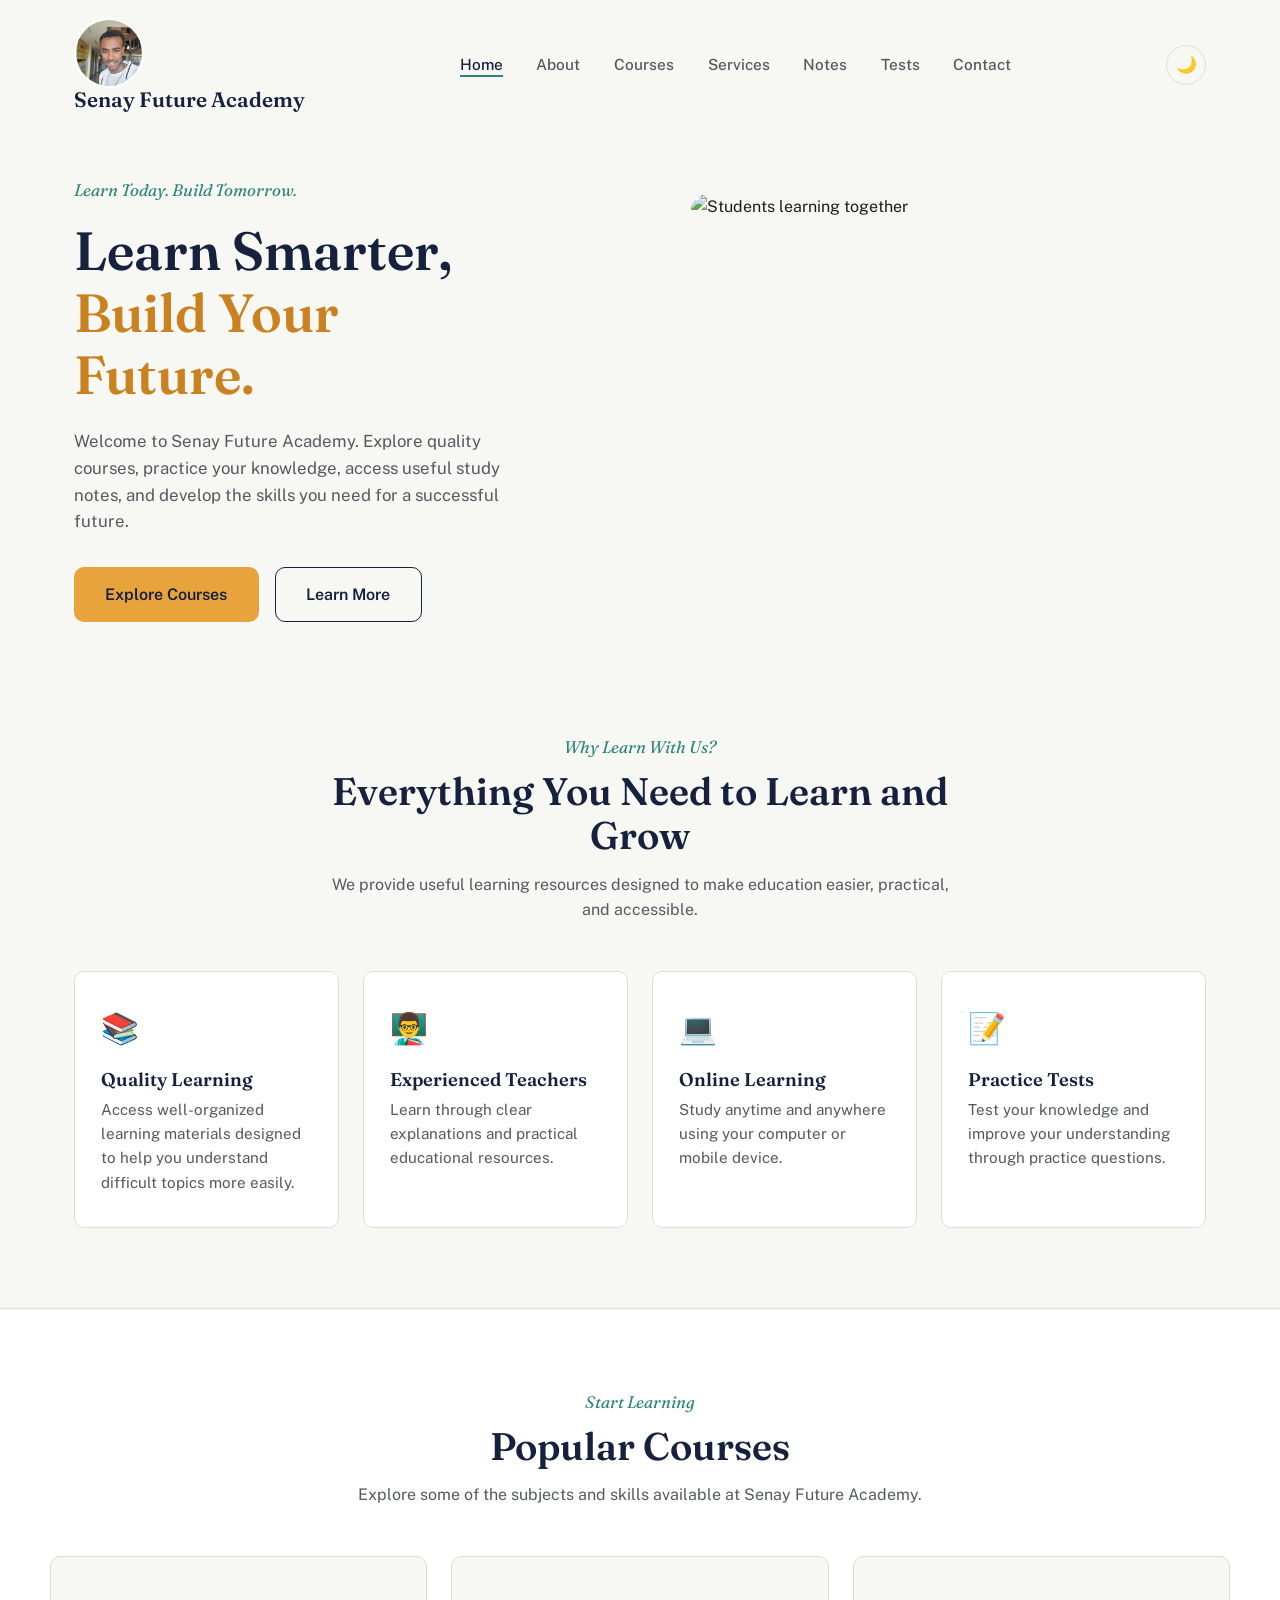
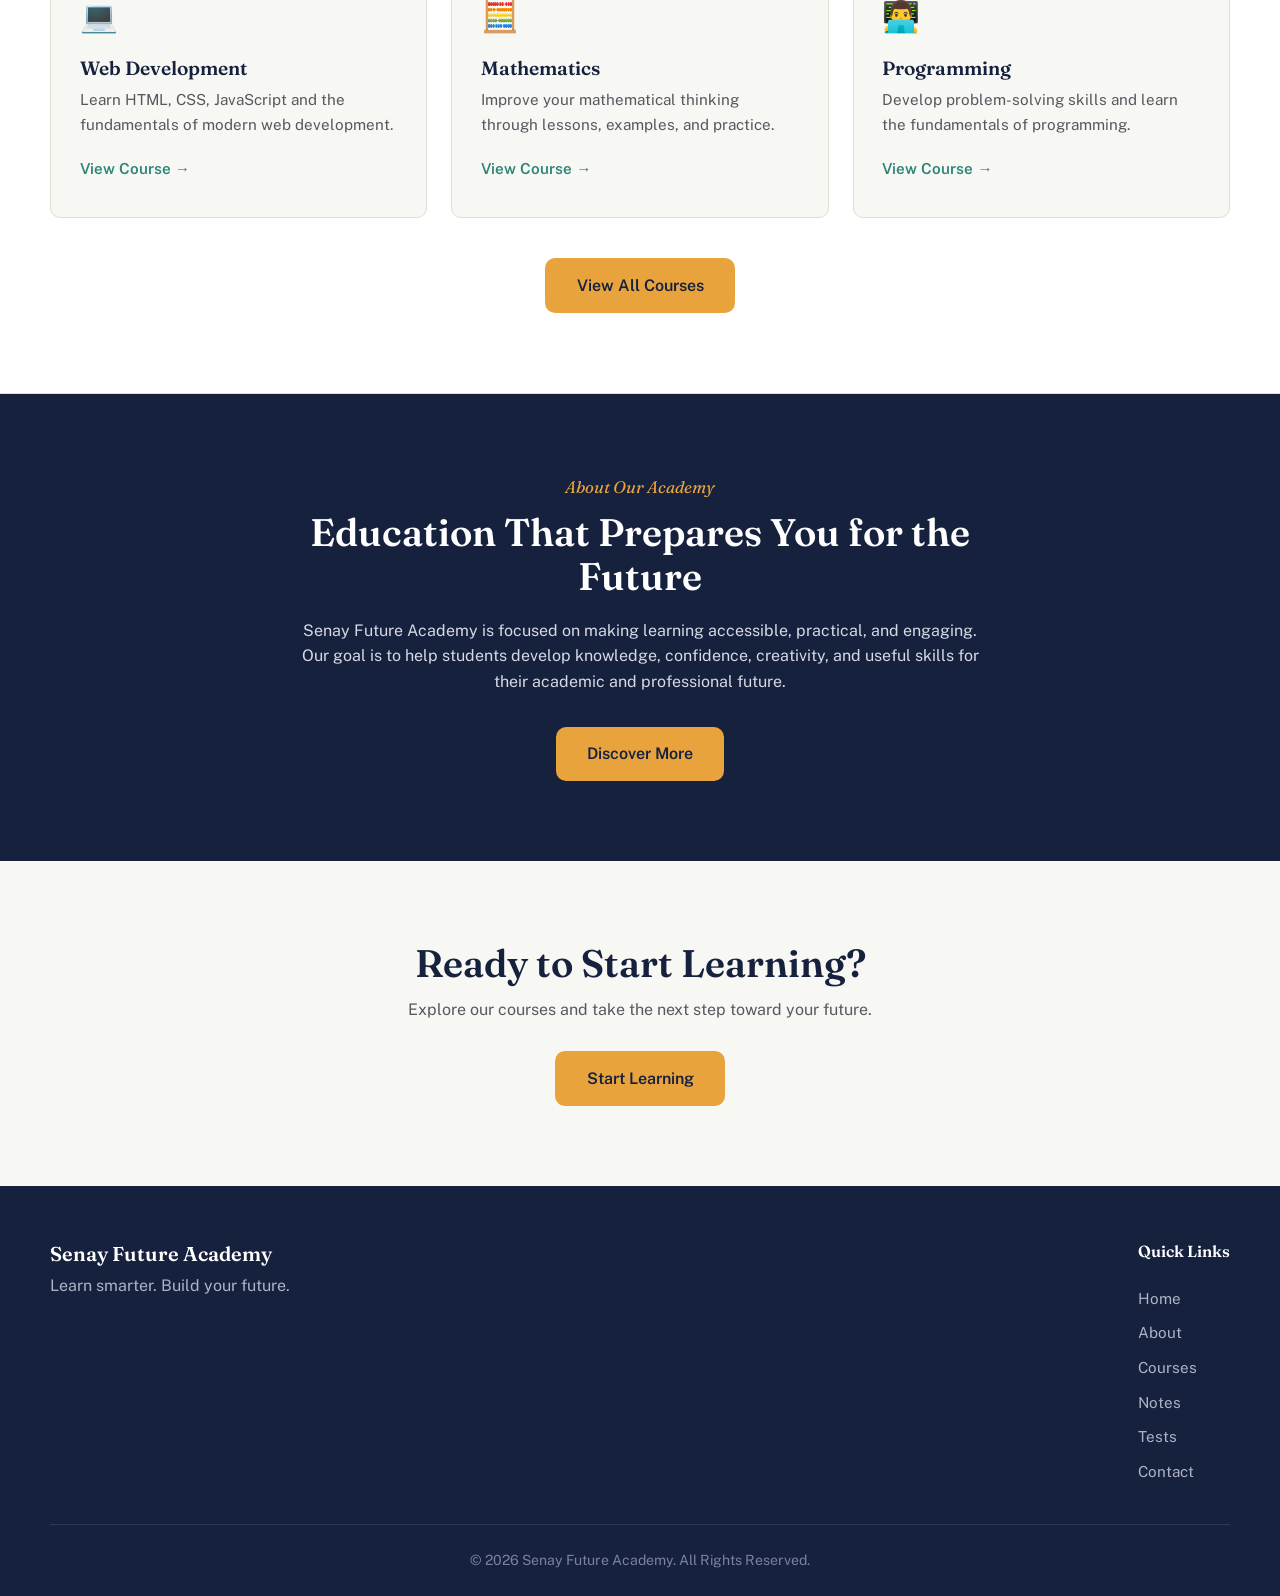
==== commit 8de9366a: "Update index.html" ====
--- a/index.html
+++ b/index.html
@@ -24,7 +24,7 @@
     <!-- Logo -->
     <div class="logo">
     
-        <img src="images/profile.png" alt="Senay Profile">
+        <img src="profile.png" alt="Senay Profile">
         <h2>Senay Future Academy</h2>
     
 </div>
@@ -436,4 +436,4 @@
 
 </body>
 
-</html>+</html>
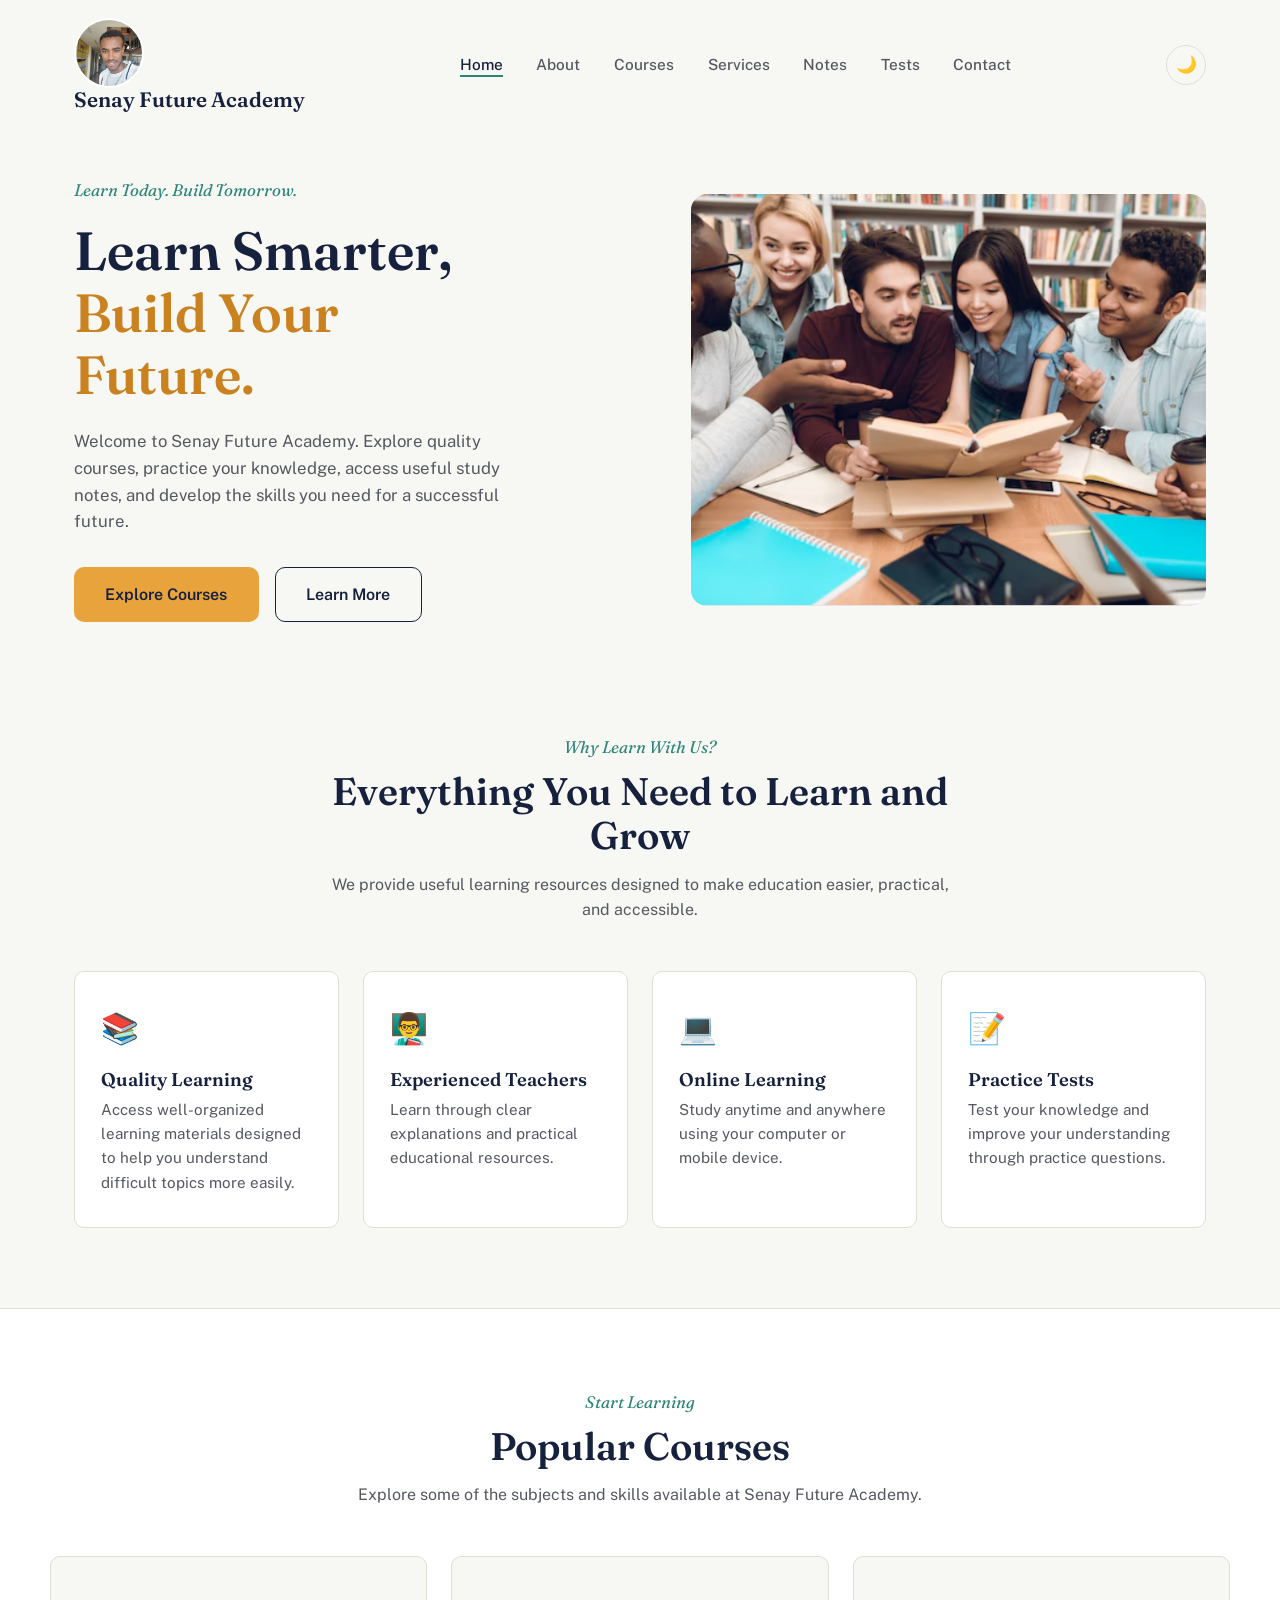
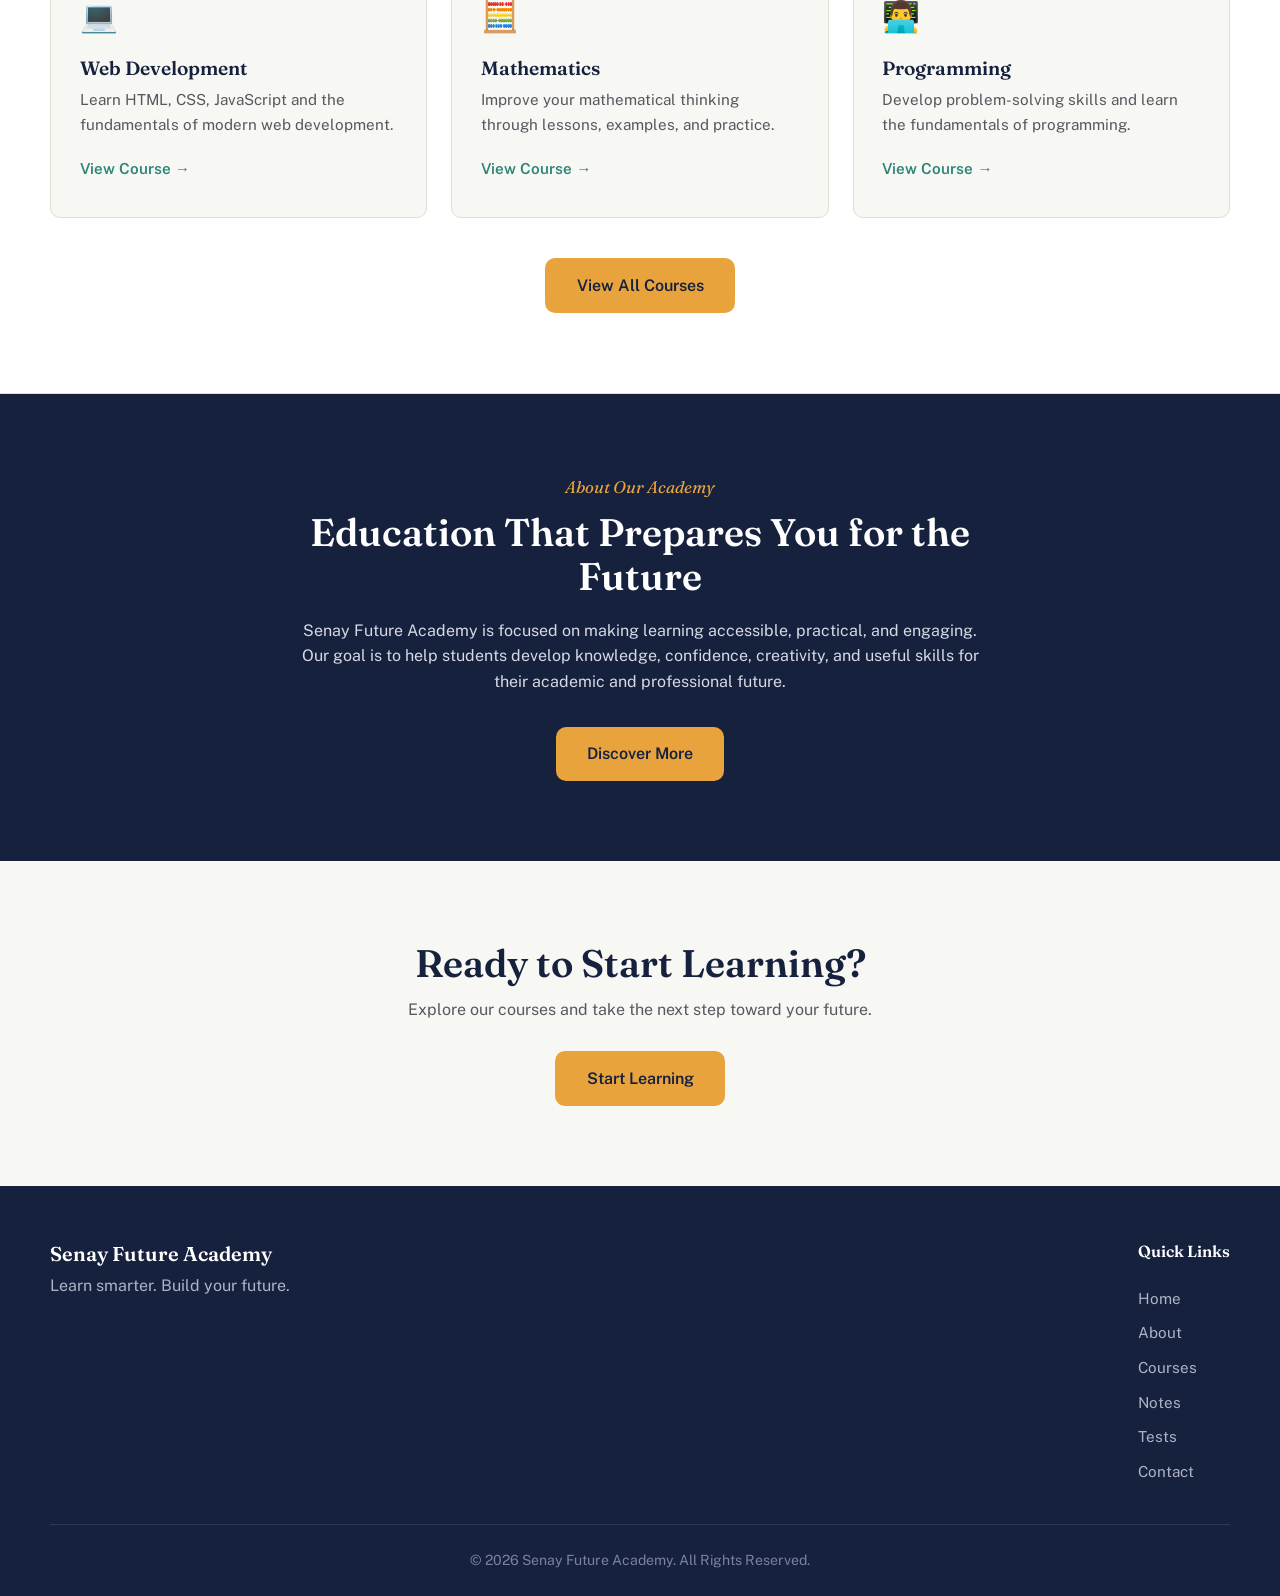
==== commit 77aecde9: "Update index.html" ====
--- a/index.html
+++ b/index.html
@@ -148,7 +148,7 @@
 
             <div class="hero-image">
 
-                <img src="images/home.jpg"
+                <img src="home.jpg"
                      alt="Students learning together">
 
             </div>
